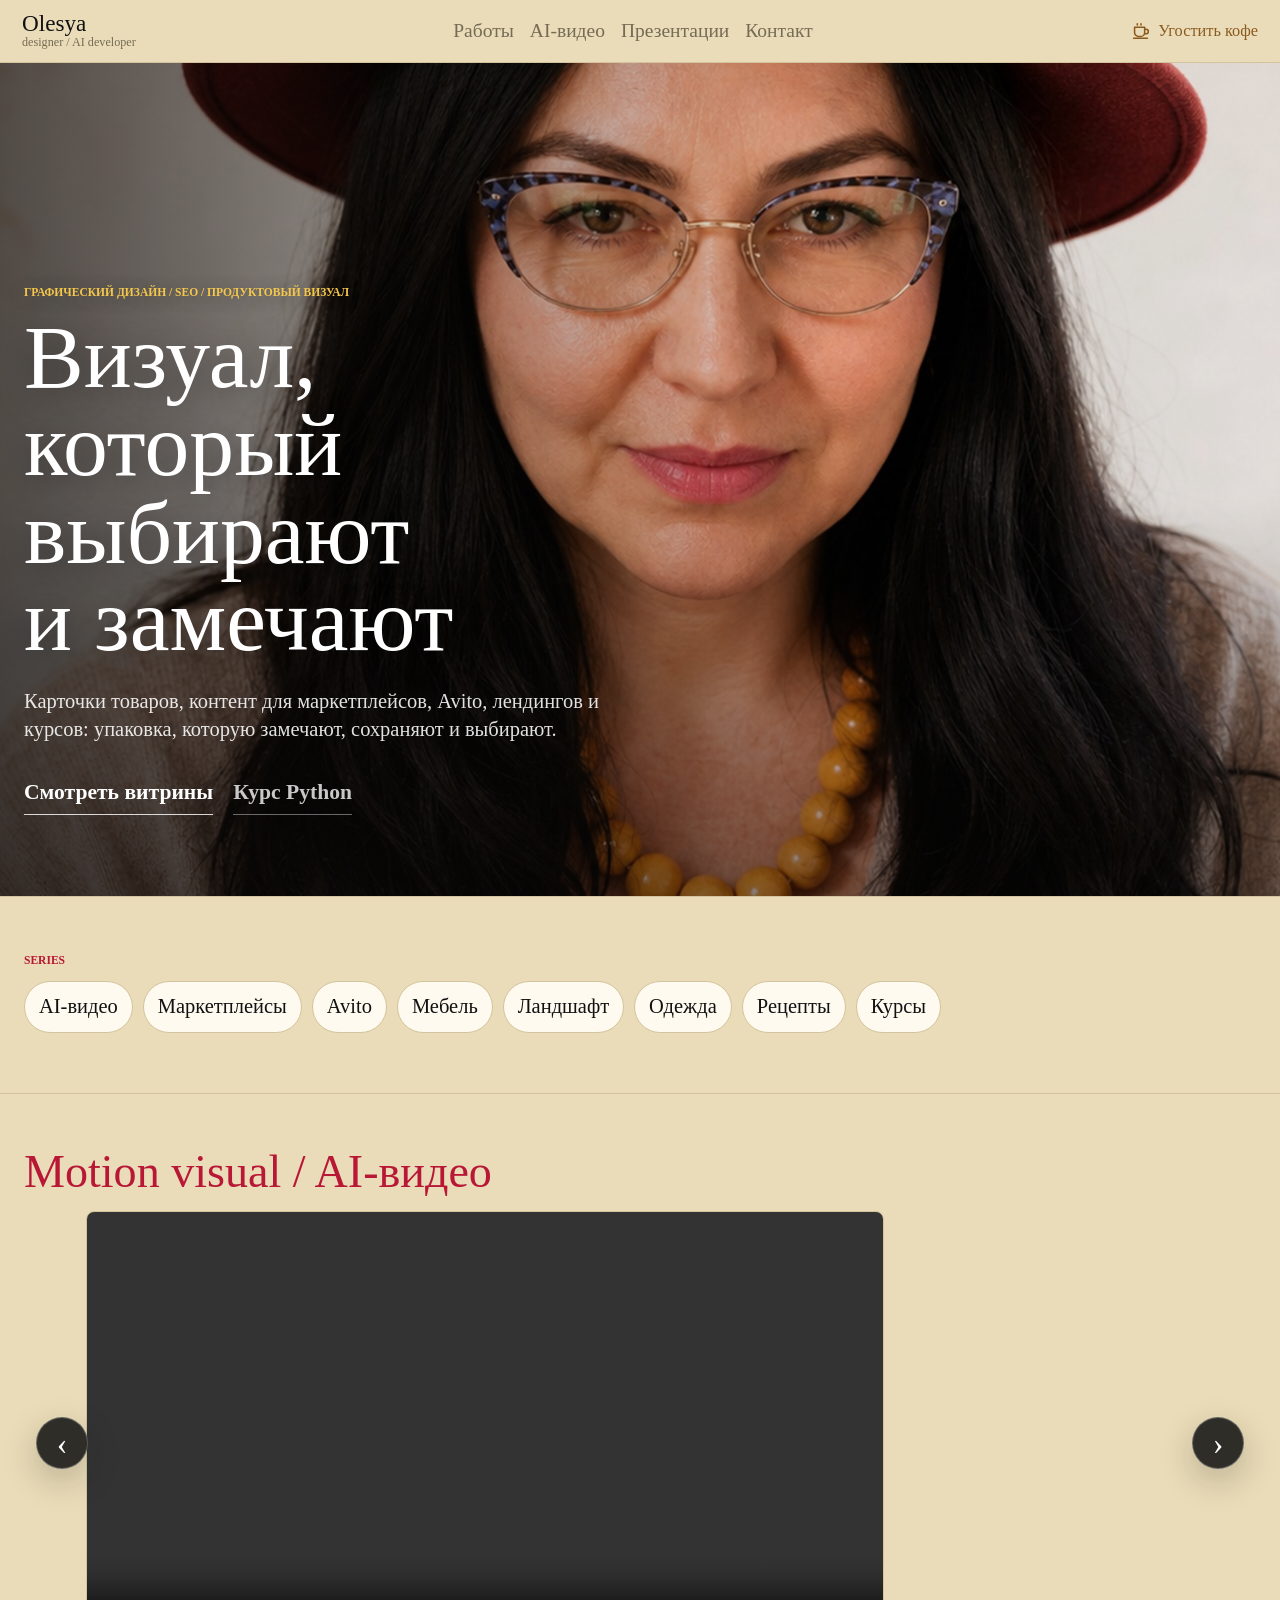
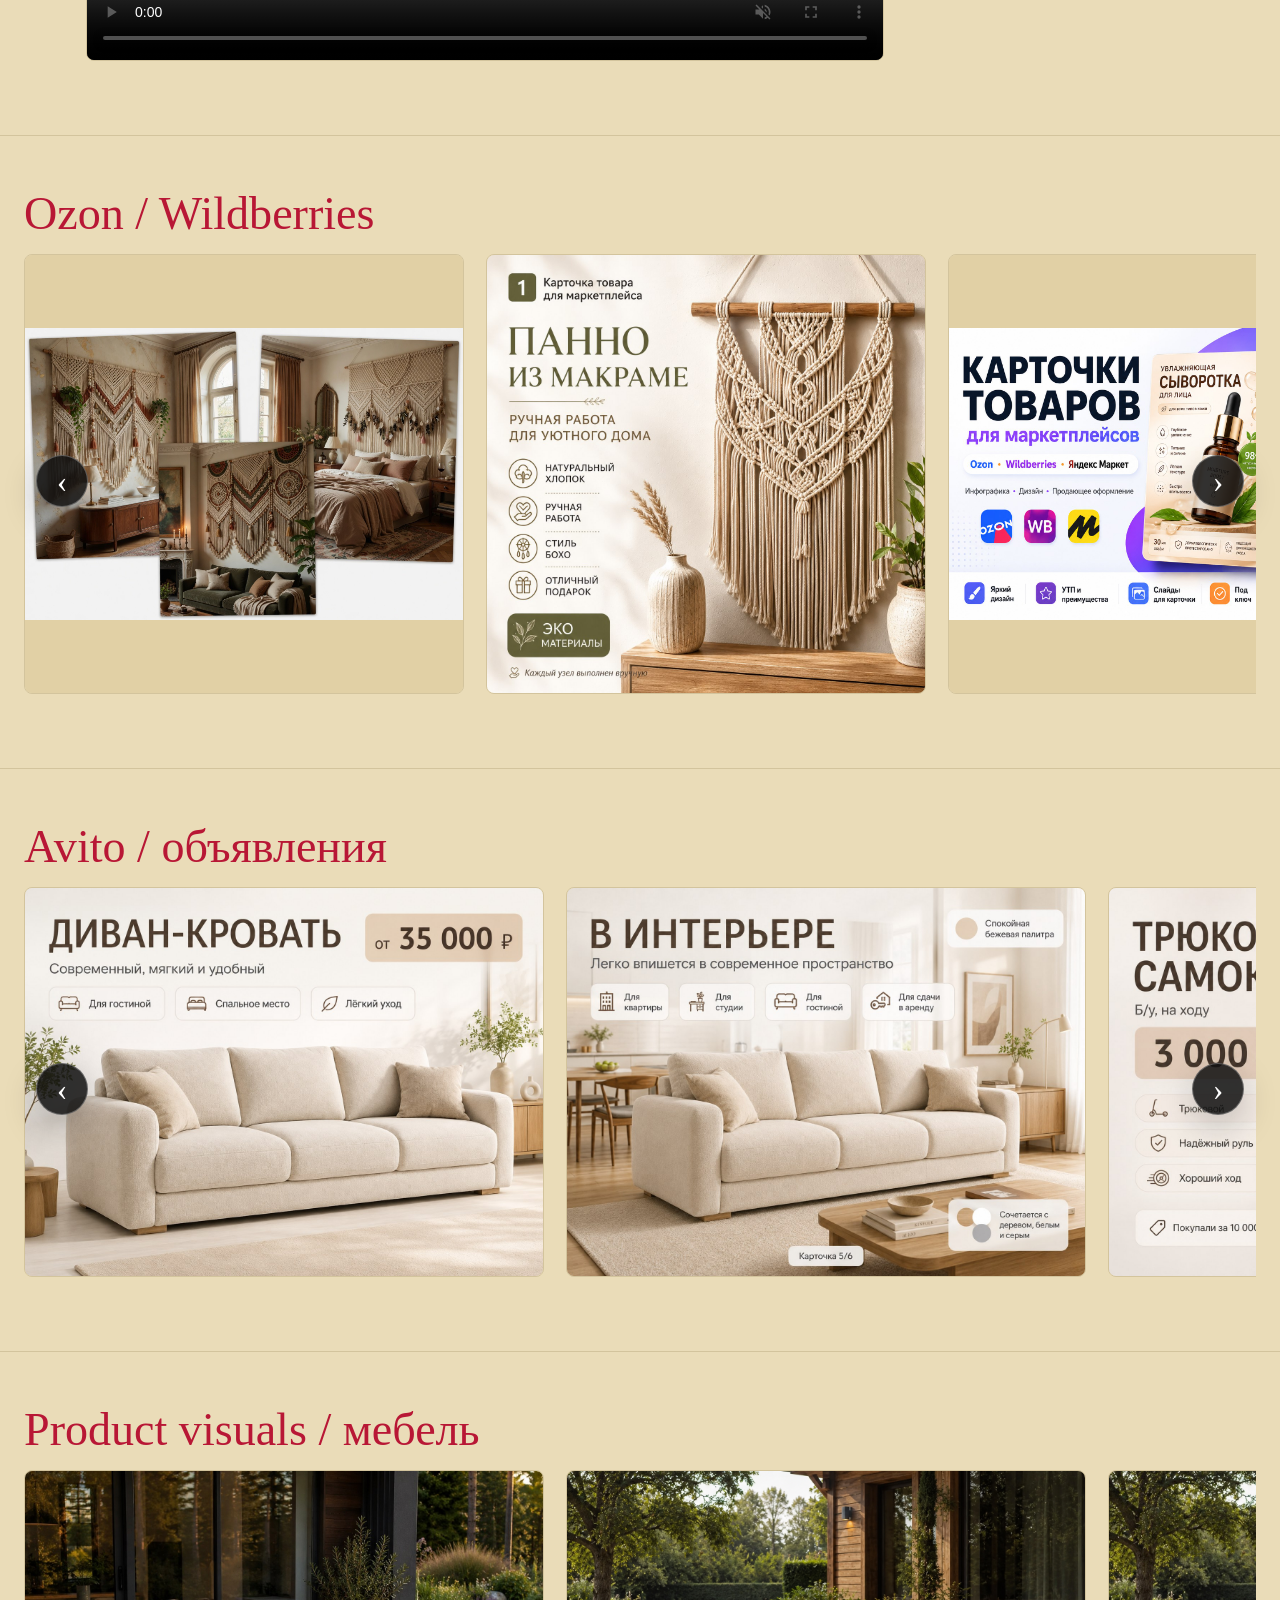
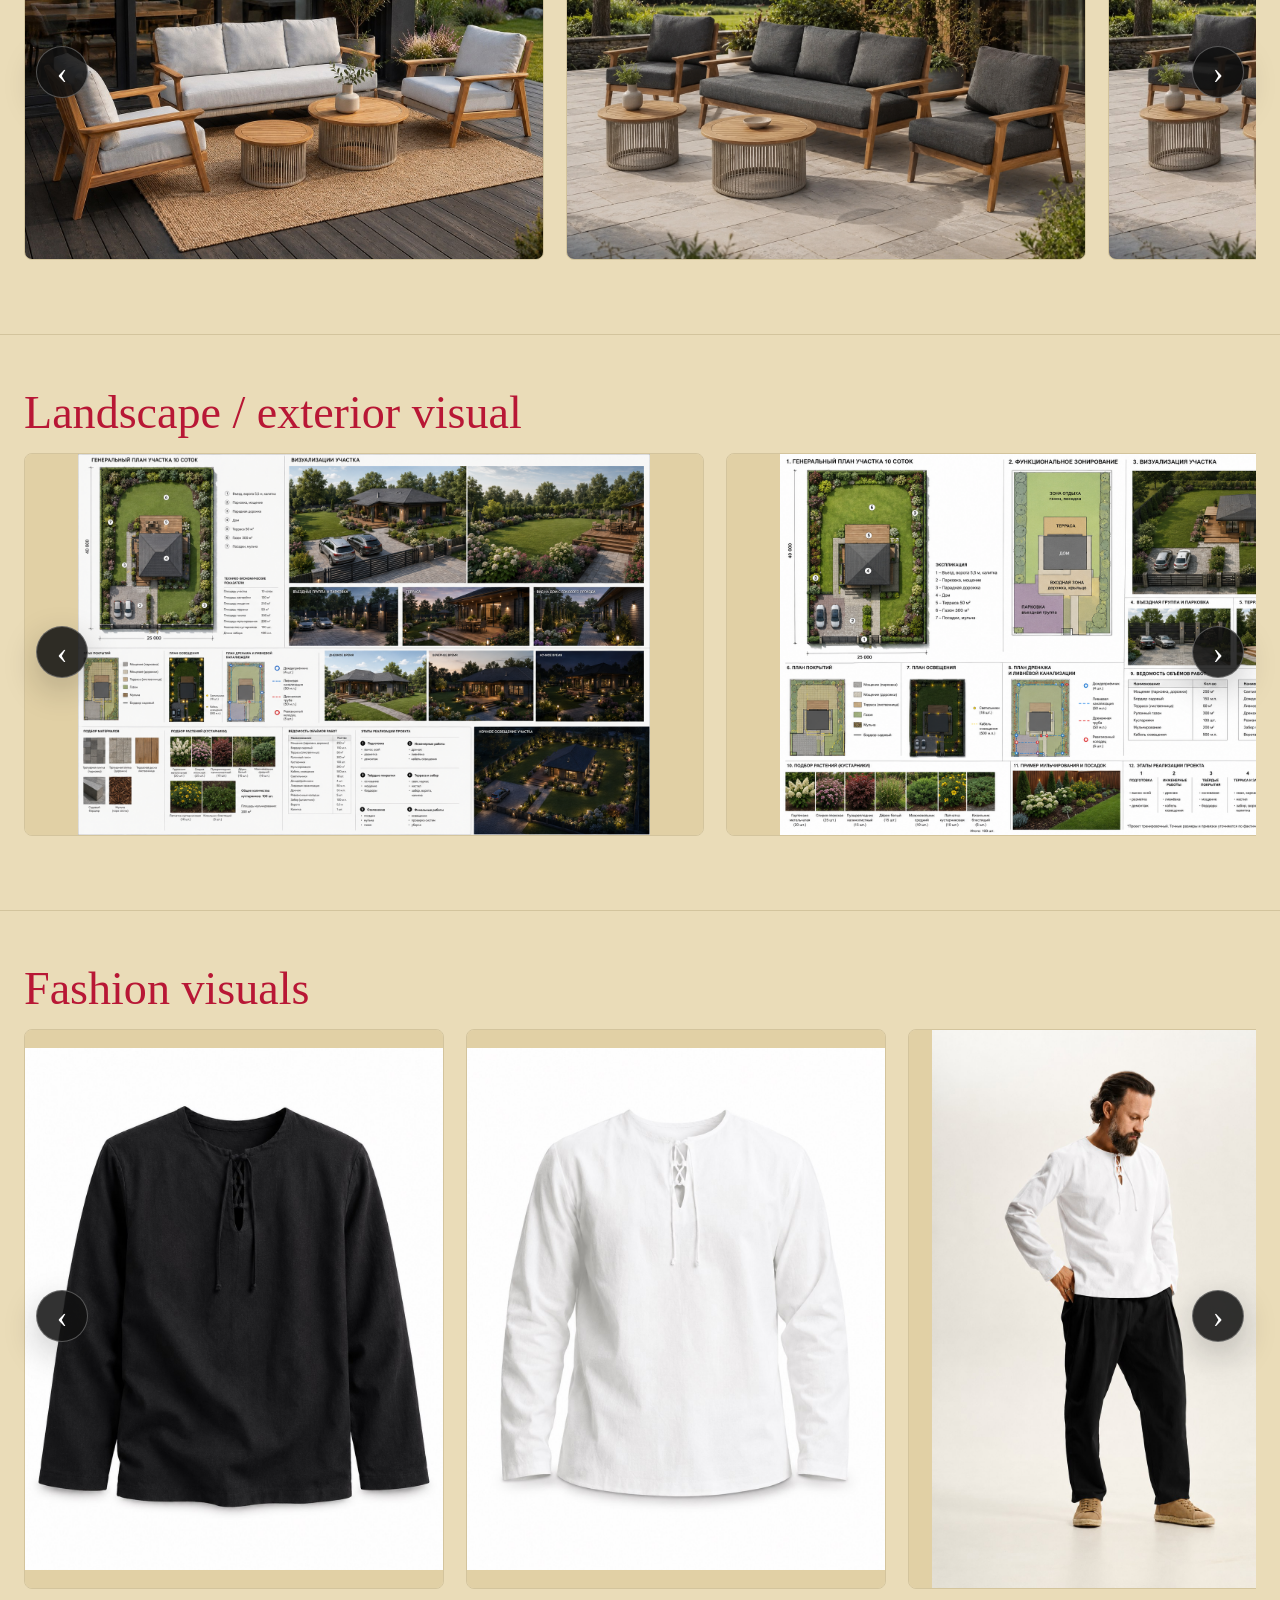
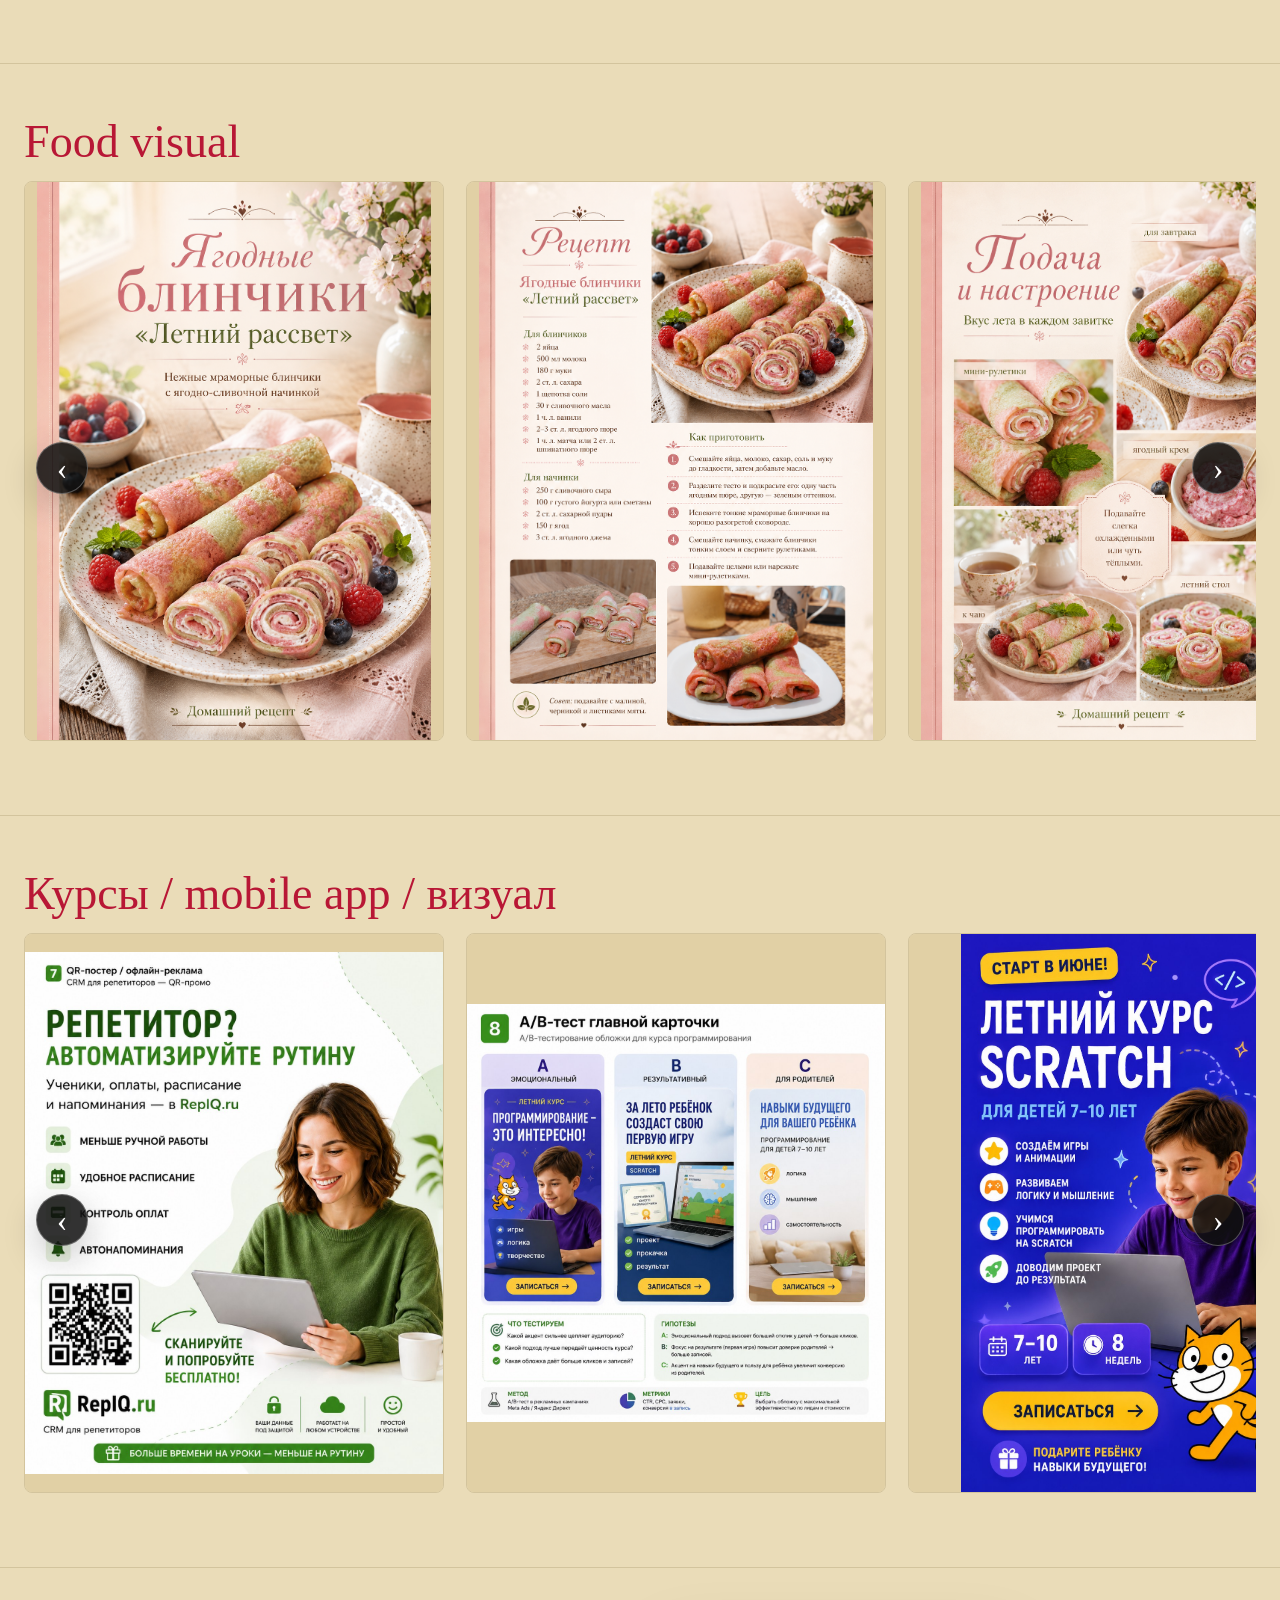
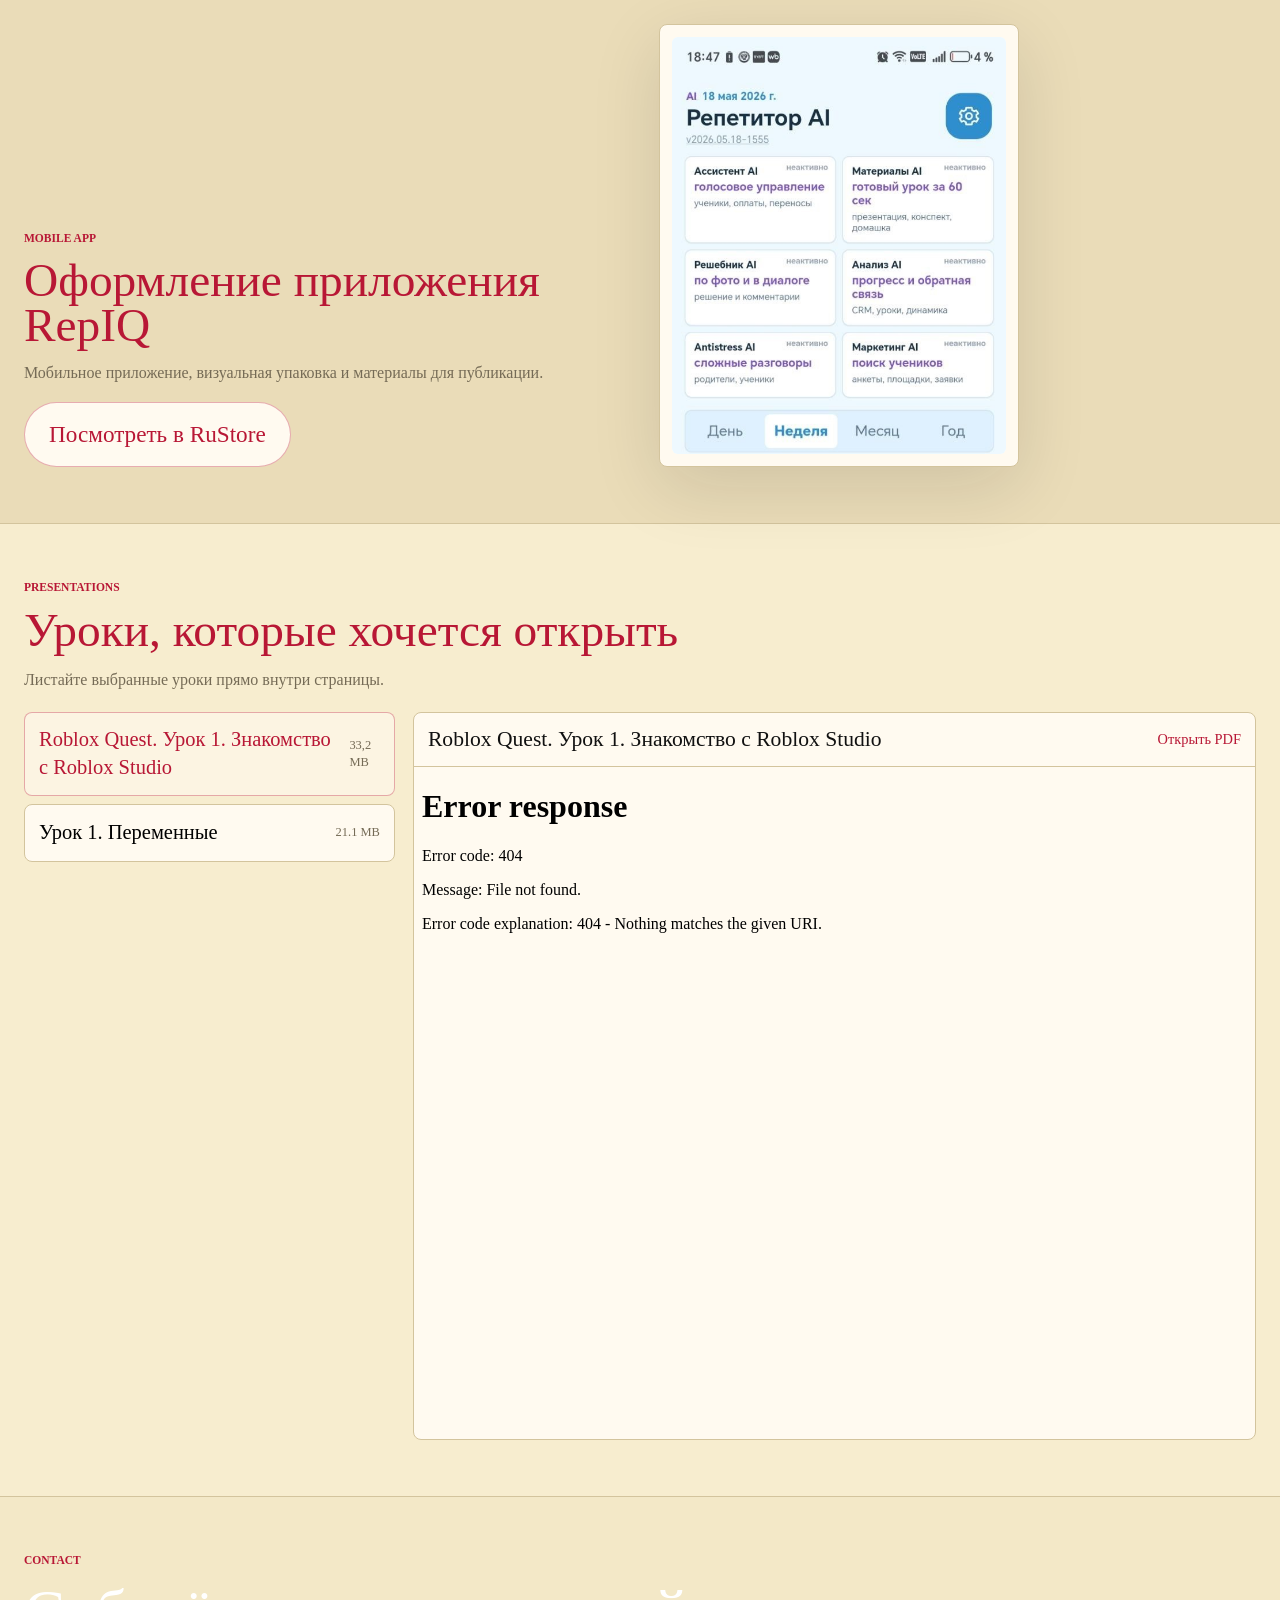
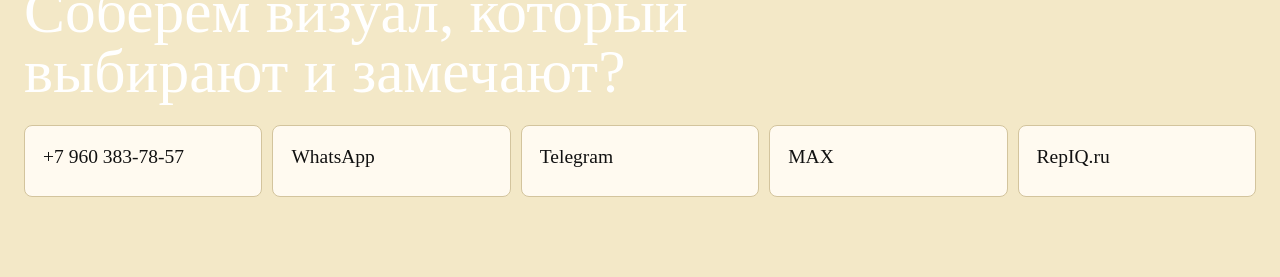
==== index.html @ acf09627 "Update app preview and contact title color" ====
<!doctype html>
<html lang="ru">
<head>
  <meta charset="utf-8">
  <meta name="viewport" content="width=device-width, initial-scale=1">
  <title>Olesya - графический дизайн и продуктовый визуал</title>
  <meta name="description" content="Графический дизайн, SEO-визуал и карточки товаров для Ozon, Wildberries, Avito, лендингов и курсов. Премиальное портфолио дизайнера и разработчика.">
  <meta property="og:title" content="Olesya - графический дизайн и продуктовый визуал">
  <meta property="og:description" content="Карточки товаров, презентации, лендинги и визуальная упаковка, которую замечают, сохраняют и выбирают.">
  <meta property="og:type" content="website">
  <meta property="og:image" content="assets/profile/olesya-presented-hero-desktop.jpg">
  <link rel="stylesheet" href="styles.css">
</head>
<body>
  <header class="site-header">
    <div class="brand" aria-label="Olesya">
      <span>
        <strong>Olesya</strong>
        <small><span>designer / </span><a class="brand-resume" href="https://olesya.repiq.ru" target="_blank" rel="noreferrer">AI developer</a></small>
      </span>
    </div>
    <nav class="top-nav" aria-label="Навигация">
      <a href="#work">Работы</a>
      <a href="#motion-series">AI-видео</a>
      <a href="#presentations">Презентации</a>
      <a href="#contact">Контакт</a>
    </nav>
    <a class="coffee-link" href="https://pay.cloudtips.ru/p/36494679" target="_blank" rel="noreferrer" aria-label="Угостить чашечкой кофе" title="Угостить чашечкой кофе">
      <svg viewBox="0 0 24 24" width="22" height="22" fill="none" stroke="currentColor" stroke-width="1.7" stroke-linecap="round" stroke-linejoin="round" aria-hidden="true"><path d="M5 8h11v5.5A4.5 4.5 0 0 1 11.5 18h-2A4.5 4.5 0 0 1 5 13.5V8Z"/><path d="M16 10h1.5a2.5 2.5 0 0 1 0 5H16"/><path d="M4 20h15"/><path d="M8 4v1.5M12 4v1.5"/></svg>
      <span>Угостить кофе</span>
    </a>
  </header>

  <main id="top">
    <section class="cover-hero">
      <picture class="cover-picture">
        <source media="(max-width: 640px)" srcset="assets/profile/olesya-presented-hero-mobile-mid.jpg">
        <img class="cover-photo" src="assets/profile/olesya-presented-hero-desktop.jpg" alt="Olesya">
      </picture>
      <div class="cover-shade" aria-hidden="true"></div>
      <div class="cover-copy">
        <p class="eyebrow">Графический дизайн / SEO / продуктовый визуал</p>
        <h1><span>Визуал,</span><span>который выбирают</span><span>и замечают</span></h1>
        <p>Карточки товаров, контент для маркетплейсов, Avito, лендингов и курсов: упаковка, которую замечают, сохраняют и выбирают.</p>
        <div class="hero-actions">
          <a class="underline-link light" href="#work">Смотреть витрины</a>
          <a class="underline-link light muted" href="#presentations">Курс Python</a>
        </div>
      </div>
    </section>

    <section class="index-strip" id="work" aria-label="Разделы портфолио">
      <p class="eyebrow">Series</p>
      <div class="index-links" id="seriesNav"></div>
    </section>

    <div id="seriesRoot"></div>

    <section class="download-section" id="mobile-app">
      <div class="download-copy">
        <p class="eyebrow">Mobile App</p>
        <h2>Оформление приложения RepIQ</h2>
        <p>Мобильное приложение, визуальная упаковка и материалы для публикации.</p>
        <div class="download-actions">
          <a class="download-link secondary" href="https://www.rustore.ru/catalog/app/com.olesya.tutor" target="_blank" rel="noreferrer">Посмотреть в RuStore</a>
        </div>
      </div>
      <figure class="app-preview" aria-label="Скриншот приложения RepIQ">
        <img src="assets/series/apps/app-010.jpg" alt="Первый экран приложения RepIQ" loading="lazy">
      </figure>
    </section>

    <section class="pdf-section" id="presentations">
      <div class="section-heading">
        <p class="eyebrow">Presentations</p>
        <h2>Уроки, которые хочется открыть</h2>
        <p>Листайте выбранные уроки прямо внутри страницы.</p>
      </div>

      <div class="pdf-layout">
        <div class="pdf-list" id="presentationList" aria-label="Уроки курса"></div>
        <div class="pdf-viewer">
          <div class="pdf-toolbar">
            <span id="pdfTitle">Урок</span>
            <a id="pdfOpenLink" href="#" target="_blank" rel="noreferrer">Открыть PDF</a>
          </div>
          <iframe id="pdfFrame" title="Презентация курса Python Quest"></iframe>
        </div>
      </div>
    </section>

    <section class="contact-section" id="contact">
      <p class="eyebrow">Contact</p>
      <h2>Соберём визуал, который выбирают и замечают?</h2>
      <div class="contact-links">
        <a href="tel:+79603837857">+7 960 383-78-57</a>
        <a href="https://wa.clck.bar/79603837857?text=%D0%94%D0%BE%D0%B1%D1%80%D1%8B%D0%B9%20%D0%B4%D0%B5%D0%BD%D1%8C!" target="_blank" rel="noreferrer">WhatsApp</a>
        <a href="https://t.me/repiq_ru" target="_blank" rel="noreferrer">Telegram</a>
        <a href="https://max.ru/u/f9LHodD0cOK2EMFnTjbTNu16tSrX64uytf6KQdThW9eShrEq0azGTT5a470" target="_blank" rel="noreferrer">MAX</a>
        <a href="https://RepIQ.ru">RepIQ.ru</a>
      </div>
    </section>
  </main>

  <div class="modal" id="imageModal" aria-hidden="true">
    <div class="modal-backdrop" data-close-modal></div>
    <article class="modal-panel" role="dialog" aria-modal="true" aria-labelledby="modalTitle">
      <button class="modal-close" type="button" data-close-modal aria-label="Закрыть">x</button>
      <button class="modal-arrow modal-prev" type="button" data-modal-prev aria-label="Предыдущая работа">‹</button>
      <img id="modalImage" src="" alt="">
      <button class="modal-arrow modal-next" type="button" data-modal-next aria-label="Следующая работа">›</button>
      <footer class="modal-caption">
        <span id="modalKicker"></span>
        <strong id="modalTitle"></strong>
      </footer>
    </article>
  </div>

  <script src="portfolio-data.js"></script>
  <script src="app.js"></script>
</body>
</html>
---- styles.css ----
:root {
  --page: #eadcb8;
  --paper: #fffaf0;
  --ink: #111111;
  --muted: #756b56;
  --line: #d3c49d;
  --soft: #e1d0a5;
  --red: #b81735;
  --blue: #265ca9;
  --green: #1e6c5d;
  --gold: #a76d19;
  --shadow: 0 20px 70px rgba(17, 17, 17, 0.12);
  --script: "Monotype Corsiva", "Segoe Script", "Segoe Print", Georgia, serif;
  --serif: Georgia, "Times New Roman", serif;
}

* {
  box-sizing: border-box;
}

html {
  scroll-behavior: smooth;
}

body {
  margin: 0;
  overflow-x: hidden;
  color: var(--ink);
  background: var(--page);
  font-family: var(--serif);
  line-height: 1.35;
}

body.modal-open {
  overflow: hidden;
}

img {
  display: block;
  max-width: 100%;
}

a {
  color: inherit;
  text-decoration: none;
}

button {
  font: inherit;
}

.site-header {
  position: sticky;
  top: 0;
  z-index: 50;
  display: flex;
  align-items: center;
  justify-content: space-between;
  gap: 18px;
  padding: 12px 22px;
  background: rgba(234, 220, 184, 0.92);
  border-bottom: 1px solid var(--line);
  backdrop-filter: blur(18px);
}

.brand {
  display: inline-flex;
  align-items: center;
  gap: 0;
  min-width: 0;
}

.brand strong,
.brand small {
  display: block;
  letter-spacing: 0;
}

.brand strong {
  font-family: var(--script);
  font-size: 1.45rem;
  font-weight: 400;
  line-height: 0.95;
}

.brand small,
.brand-resume {
  color: var(--muted);
  font-size: 0.76rem;
}

.brand-resume {
  display: inline;
  letter-spacing: 0;
}

.brand-resume:hover {
  color: var(--red);
}

.top-nav {
  display: flex;
  flex-wrap: wrap;
  justify-content: flex-end;
  gap: 16px;
  color: var(--muted);
  font-family: var(--script);
  font-size: 1.22rem;
}

.coffee-link {
  display: inline-flex;
  align-items: center;
  justify-content: center;
  gap: 6px;
  min-height: 28px;
  padding: 2px 0;
  color: #8b5a1f;
  font-family: var(--script);
  font-size: 1.02rem;
  line-height: 1;
  white-space: nowrap;
  transition: color 0.2s ease, transform 0.2s ease;
}

.coffee-link svg {
  width: 22px;
  height: 22px;
  fill: none;
  stroke: currentColor;
  stroke-width: 1.7;
  stroke-linecap: round;
  stroke-linejoin: round;
  flex: 0 0 auto;
}

.coffee-link:hover {
  color: var(--red);
  transform: translateY(-1px);
}
.top-nav a:hover,
.underline-link:hover,
.contact-links a:hover {
  color: var(--red);
}

main {
  width: min(1500px, 100%);
  margin: 0 auto;
}

.cover-hero {
  position: relative;
  width: 100vw;
  min-height: calc(100vh - 67px);
  margin-left: calc(50% - 50vw);
  overflow: hidden;
  background: #111;
}

.cover-picture,
.cover-photo {
  position: absolute;
  inset: 0;
}

.cover-photo {
  width: 100%;
  height: 100%;
  object-fit: cover;
  object-position: 50% 42%;
  transform: scale(1.03);
}

.cover-shade {
  position: absolute;
  inset: 0;
  background:
    linear-gradient(90deg, rgba(10, 8, 7, 0.64) 0%, rgba(10, 8, 7, 0.3) 38%, rgba(10, 8, 7, 0.04) 68%),
    linear-gradient(0deg, rgba(10, 8, 7, 0.42) 0%, rgba(10, 8, 7, 0.02) 48%);
}

.cover-copy {
  position: relative;
  z-index: 1;
  display: flex;
  min-height: calc(100vh - 67px);
  max-width: 760px;
  flex-direction: column;
  justify-content: flex-end;
  padding: 8vh 24px 9vh;
  color: #fff;
}

.cover-copy .eyebrow {
  color: #f5c84b;
  text-shadow: 0 2px 18px rgba(0, 0, 0, 0.35);
}

.cover-copy h1 {
  max-width: 700px;
  font-family: "Monotype Corsiva", "Segoe Script", Georgia, serif;
  font-size: clamp(3.4rem, 7vw, 7rem);
  font-weight: 400;
  line-height: 0.98;
  text-shadow: 0 8px 36px rgba(0, 0, 0, 0.45);
}

.cover-copy h1 span {
  display: block;
}

.cover-copy p:not(.eyebrow) {
  max-width: 580px;
  margin: 24px 0 0;
  color: rgba(255, 255, 255, 0.88);
  font-size: clamp(1.05rem, 1.6vw, 1.35rem);
}

.underline-link.light {
  color: #fff;
  border-color: rgba(255, 255, 255, 0.82);
}

.underline-link.light.muted {
  color: rgba(255, 255, 255, 0.78);
  border-color: rgba(255, 255, 255, 0.4);
}

.hero {
  display: grid;
  grid-template-columns: minmax(320px, 0.9fr) minmax(260px, 0.44fr);
  gap: 24px;
  min-height: calc(100vh - 67px);
  padding: 54px 24px 28px;
  align-items: end;
}

.hero > * {
  min-width: 0;
}

.hero-copy {
  min-width: 0;
}

.eyebrow {
  margin: 0 0 12px;
  color: var(--red);
  font-family: var(--serif);
  font-size: 0.72rem;
  font-weight: 900;
  letter-spacing: 0;
  text-transform: uppercase;
}

h1,
h2 {
  margin: 0;
  font-family: var(--script);
  font-weight: 500;
  letter-spacing: 0;
}

h1 {
  max-width: 820px;
  font-size: clamp(3.2rem, 7.5vw, 7.4rem);
  line-height: 0.88;
}

.hero-line {
  max-width: 620px;
  margin: 24px 0 0;
  color: var(--muted);
  font-size: clamp(1rem, 1.5vw, 1.25rem);
}

.hero-actions {
  display: flex;
  flex-wrap: wrap;
  gap: 20px;
  margin-top: 30px;
}

.underline-link {
  display: inline-flex;
  align-items: center;
  flex: 0 0 auto;
  min-height: 42px;
  padding-bottom: 3px;
  border-bottom: 1px solid var(--ink);
  font-family: var(--script);
  font-size: 1.35rem;
  font-weight: 900;
}

.underline-link.muted {
  color: var(--muted);
  border-color: var(--line);
}

.hero-profile {
  align-self: start;
  display: grid;
  gap: 14px;
  justify-items: start;
  padding-top: 8px;
}

.hero-profile img {
  width: min(220px, 48vw);
  aspect-ratio: 1 / 1;
  object-fit: cover;
  border: 1px solid var(--ink);
  border-radius: 50%;
  background: var(--paper);
  box-shadow: var(--shadow);
}

.hero-profile p {
  margin: 0;
  font-weight: 900;
}

.hero-profile span {
  display: block;
  max-width: 250px;
  margin-top: 4px;
  color: var(--muted);
  font-size: 0.92rem;
}

.hero-strip {
  grid-column: 1 / -1;
  display: grid;
  grid-template-columns: 1.2fr 0.8fr 0.8fr 1fr;
  gap: 12px;
  min-width: 0;
}

.hero-strip img {
  width: 100%;
  height: 310px;
  object-fit: cover;
  border: 1px solid var(--line);
  border-radius: 8px;
  background: var(--soft);
  box-shadow: 0 16px 46px rgba(17, 17, 17, 0.1);
}

.index-strip,
.series-section,
.download-section,
.pdf-section,
.contact-section {
  border-top: 1px solid var(--line);
  padding: 56px 24px;
}

.index-links {
  display: flex;
  gap: 10px;
  overflow-x: auto;
  padding-bottom: 4px;
}

.index-links a {
  flex: 0 0 auto;
  min-height: 42px;
  padding: 11px 14px;
  color: var(--ink);
  background: var(--paper);
  border: 1px solid var(--line);
  border-radius: 999px;
  font-family: var(--script);
  font-size: 1.28rem;
  font-weight: 400;
}

.section-top {
  display: block;
  margin-bottom: 14px;
}

.series-section .section-heading .eyebrow {
  margin-bottom: 0;
  font-family: var(--script);
  font-size: clamp(1.9rem, 3.6vw, 3.7rem);
  font-weight: 400;
  line-height: 0.95;
  text-transform: none;
}

.section-heading h2 {
  font-size: clamp(2.35rem, 5vw, 5.2rem);
  line-height: 0.92;
}

.section-heading p:not(.eyebrow) {
  max-width: 520px;
  margin: 16px 0 0;
  color: var(--muted);
}

.carousel-controls {
  display: flex;
  justify-content: flex-end;
  gap: 8px;
}

.icon-button {
  display: grid;
  width: 42px;
  height: 42px;
  place-items: center;
  color: var(--ink);
  background: var(--paper);
  border: 1px solid var(--line);
  border-radius: 50%;
  cursor: pointer;
  font-size: 1.25rem;
  font-weight: 900;
}

.icon-button:hover {
  color: #fff;
  background: var(--ink);
  border-color: var(--ink);
}

.work-rail {
  display: grid;
  grid-auto-flow: column;
  grid-auto-columns: minmax(520px, 58%);
  gap: 22px;
  overflow-x: auto;
  padding: 4px 62px 18px;
  scroll-behavior: smooth;
  scroll-snap-type: x mandatory;
  scrollbar-width: none;
}

.work-rail::-webkit-scrollbar {
  display: none;
}

.series-section[data-format="portrait"] .work-rail {
  grid-auto-columns: minmax(420px, 42%);
}

.series-section[data-format="square"] .work-rail {
  grid-auto-columns: minmax(440px, 46%);
}

.series-section[data-format="wide"] .work-rail {
  grid-auto-columns: minmax(680px, 72%);
}

.carousel-shell {
  position: relative;
}

.side-arrow {
  position: absolute;
  top: 50%;
  z-index: 5;
  display: grid;
  width: 52px;
  height: 52px;
  place-items: center;
  color: #fff;
  background: rgba(17, 17, 17, 0.86);
  border: 1px solid rgba(255, 255, 255, 0.28);
  border-radius: 50%;
  box-shadow: 0 12px 34px rgba(17, 17, 17, 0.22);
  cursor: pointer;
  font-size: 2rem;
  line-height: 1;
  transform: translateY(-50%);
}

.side-arrow:hover {
  background: var(--red);
}

.side-prev {
  left: 12px;
}

.side-next {
  right: 12px;
}

.work-slide {
  min-width: 0;
  background: var(--paper);
  border: 1px solid var(--line);
  border-radius: 8px;
  overflow: hidden;
  scroll-snap-align: start;
  cursor: pointer;
  transition: transform 180ms ease, box-shadow 180ms ease, border-color 180ms ease;
}

.work-slide:hover {
  transform: translateY(-3px);
  border-color: #b9b7ad;
  box-shadow: var(--shadow);
}

.work-slide img,
.work-slide video {
  width: 100%;
  display: block;
  aspect-ratio: 4 / 3;
  object-fit: contain;
  background: var(--soft);
}

.series-section[data-format="square"] .work-slide img {
  aspect-ratio: 1 / 1;
}

.series-section[data-format="portrait"] .work-slide img {
  aspect-ratio: 3 / 4;
}

.series-section[data-format="wide"] .work-slide img,
.series-section[data-format="wide"] .work-slide video {
  aspect-ratio: 16 / 9;
}

.work-caption {
  display: flex;
  align-items: center;
  justify-content: space-between;
  gap: 10px;
  min-height: 58px;
  padding: 11px 12px;
}

.work-caption strong {
  min-width: 0;
  overflow: hidden;
  font-size: 0.95rem;
  text-overflow: ellipsis;
  white-space: nowrap;
}

.work-caption span {
  flex: 0 0 auto;
  color: var(--muted);
  font-size: 0.78rem;
  font-weight: 800;
}

.pdf-layout {
  display: grid;
  grid-template-columns: minmax(280px, 0.44fr) minmax(460px, 1fr);
  gap: 18px;
  margin-top: 22px;
}

.download-section {
  display: grid;
  grid-template-columns: minmax(280px, 0.72fr) minmax(220px, 360px);
  gap: 26px;
  align-items: end;
}

.download-copy h2,
.pdf-section .section-heading h2 {
  max-width: 780px;
  color: var(--red);
  font-family: var(--script);
  font-size: clamp(2rem, 3.7vw, 4rem);
  font-weight: 400;
  line-height: 0.95;
}

.download-section p:not(.eyebrow) {
  max-width: 520px;
  margin: 14px 0 0;
  color: var(--muted);
}

.app-preview {
  margin: 0;
  padding: 12px;
  background: var(--paper);
  border: 1px solid var(--line);
  border-radius: 8px;
  box-shadow: var(--shadow);
}

.app-preview img {
  display: block;
  width: 100%;
  aspect-ratio: 4 / 5;
  object-fit: cover;
  object-position: top center;
  border-radius: 6px;
  background: #fff;
}

.download-actions {
  display: flex;
  flex-wrap: wrap;
  gap: 10px;
  justify-content: flex-start;
  margin-top: 18px;
}

.download-link {
  display: inline-flex;
  align-items: center;
  justify-content: center;
  min-height: 62px;
  padding: 16px 24px;
  color: var(--paper);
  background: var(--red);
  border-radius: 999px;
  font-family: var(--script);
  font-size: 1.45rem;
}

.download-link.secondary {
  color: var(--red);
  background: var(--paper);
  border: 1px solid rgba(184, 23, 53, 0.34);
}

.pdf-section {
  background: #f7edcf;
}

.pdf-section .section-heading .eyebrow,
.download-section .eyebrow {
  color: var(--red);
}

.pdf-list {
  display: grid;
  align-content: start;
  gap: 8px;
  max-height: 720px;
  overflow: auto;
}

.pdf-button {
  display: flex;
  align-items: center;
  justify-content: space-between;
  gap: 14px;
  min-height: 58px;
  padding: 13px 14px;
  text-align: left;
  background: var(--paper);
  border: 1px solid var(--line);
  border-radius: 8px;
  cursor: pointer;
  font-family: var(--script);
  font-size: 1.28rem;
  font-weight: 400;
}

.pdf-button span {
  color: var(--muted);
  font-size: 0.78rem;
}

.pdf-button.is-active {
  color: var(--red);
  background: rgba(255, 250, 240, 0.58);
  border-color: rgba(184, 23, 53, 0.34);
}

.pdf-button.is-active span {
  color: var(--muted);
}

.pdf-viewer {
  min-height: 720px;
  overflow: hidden;
  background: var(--paper);
  border: 1px solid var(--line);
  border-radius: 8px;
}

.pdf-toolbar {
  display: flex;
  align-items: center;
  justify-content: space-between;
  gap: 12px;
  min-height: 54px;
  padding: 12px 14px;
  border-bottom: 1px solid var(--line);
  font-family: var(--script);
  font-size: 1.35rem;
  font-weight: 400;
}

.pdf-toolbar a {
  color: var(--red);
  font-size: 0.9rem;
}

.pdf-viewer iframe {
  width: 100%;
  height: 666px;
  border: 0;
}

.contact-section {
  width: 100vw;
  margin-left: calc(50% - 50vw);
  padding-right: max(24px, calc((100vw - 1452px) / 2 + 24px));
  padding-left: max(24px, calc((100vw - 1452px) / 2 + 24px));
  padding-bottom: 80px;
  background: #f3e8c7;
}

.contact-section h2 {
  max-width: 840px;
  color: #fff;
  font-size: clamp(2.3rem, 4.8vw, 5rem);
  font-weight: 400;
  line-height: 0.98;
}

.contact-links {
  display: grid;
  grid-template-columns: repeat(5, minmax(0, 1fr));
  gap: 10px;
  margin-top: 24px;
}

.contact-links a {
  min-height: 72px;
  padding: 18px;
  overflow-wrap: anywhere;
  background: var(--paper);
  border: 1px solid var(--line);
  border-radius: 8px;
  font-family: var(--script);
  font-size: 1.22rem;
  font-weight: 400;
}

.modal {
  position: fixed;
  inset: 0;
  z-index: 100;
  display: none;
}

.modal.is-open {
  display: block;
}

.modal-backdrop {
  position: absolute;
  inset: 0;
  background: rgba(9, 9, 9, 0.78);
}

.modal-panel {
  position: absolute;
  inset: 24px;
  display: grid;
  place-items: center;
  margin: 0;
  padding: 20px;
  background: var(--paper);
  border-radius: 8px;
}

.modal-panel img {
  width: 100%;
  height: calc(100vh - 150px);
  object-fit: contain;
}

.modal-close,
.modal-arrow {
  position: absolute;
  z-index: 2;
  display: grid;
  place-items: center;
  color: #fff;
  background: var(--ink);
  border: 0;
  border-radius: 50%;
  cursor: pointer;
}

.modal-close {
  top: 12px;
  right: 12px;
  width: 40px;
  height: 40px;
  font-size: 1.5rem;
}

.modal-arrow {
  top: 50%;
  width: 46px;
  height: 46px;
  transform: translateY(-50%);
  font-size: 2rem;
}

.modal-prev {
  left: 14px;
}

.modal-next {
  right: 14px;
}

.modal-caption {
  position: absolute;
  left: 20px;
  right: 20px;
  bottom: 16px;
  display: flex;
  justify-content: space-between;
  gap: 18px;
  color: var(--muted);
  font-size: 0.92rem;
}

.modal-caption strong {
  color: var(--ink);
}

@media (max-width: 980px) {
  .hero {
    grid-template-columns: 1fr;
    min-height: auto;
  }

  .hero-profile {
    grid-template-columns: auto 1fr;
    align-items: center;
  }

  .hero-profile img {
    width: 116px;
  }

  .hero-strip {
    grid-template-columns: repeat(2, minmax(0, 1fr));
  }

  .hero-strip img {
    height: 240px;
  }

  .section-top,
  .download-section,
  .pdf-layout {
    grid-template-columns: 1fr;
  }

  .carousel-controls {
    justify-content: flex-start;
  }

  .contact-links {
    grid-template-columns: repeat(2, minmax(0, 1fr));
  }
}

@media (max-width: 640px) {
  .site-header {
    align-items: flex-start;
    flex-direction: column;
    padding: 12px 16px;
  }

  .top-nav {
    justify-content: flex-start;
    gap: 12px;
  }

  .coffee-link {
    align-self: flex-start;
    min-height: 26px;
    font-size: 1rem;
  }

  .hero,
  .cover-copy,
  .index-strip,
  .series-section,
  .download-section,
  .pdf-section,
  .contact-section {
    padding-left: 16px;
    padding-right: 16px;
  }

  h1 {
    font-size: 2.85rem;
    line-height: 0.94;
  }

  .hero-line {
    max-width: 330px;
  }

  .hero-strip {
    grid-template-columns: 1fr;
  }

  .hero-strip img {
    height: auto;
    aspect-ratio: 4 / 3;
  }

  .work-rail,
  .series-section[data-format="portrait"] .work-rail,
  .series-section[data-format="square"] .work-rail,
  .series-section[data-format="wide"] .work-rail {
    grid-auto-columns: minmax(280px, 86%);
    padding-left: 46px;
    padding-right: 46px;
  }

  .cover-hero,
  .cover-copy {
    min-height: 74vh;
  }

  .cover-photo {
    object-position: 50% 48%;
  }

  .cover-copy h1 {
    font-size: clamp(2.55rem, 12vw, 3.05rem);
    line-height: 0.94;
  }

  .cover-copy .eyebrow {
    max-width: 300px;
    font-size: 0.68rem;
    line-height: 1.15;
  }

  .cover-copy p:not(.eyebrow) {
    max-width: 320px;
    font-size: 1rem;
    line-height: 1.28;
  }

  .hero-actions {
    flex-direction: column;
    align-items: flex-start;
    gap: 8px;
  }

  .download-actions {
    justify-content: flex-start;
  }

  .download-link {
    width: 100%;
  }

  .app-preview {
    max-width: 320px;
  }

  .side-arrow {
    width: 40px;
    height: 40px;
    font-size: 1.65rem;
  }

  .side-prev {
    left: 6px;
  }

  .side-next {
    right: 6px;
  }

  .pdf-viewer {
    min-height: 520px;
  }

  .pdf-viewer iframe {
    height: 466px;
  }

  .contact-links {
    grid-template-columns: 1fr;
  }

  .modal-panel {
    inset: 8px;
    padding: 10px;
  }

  .modal-panel img {
    height: calc(100vh - 136px);
  }

  .modal-caption {
    flex-direction: column;
    gap: 4px;
  }
}
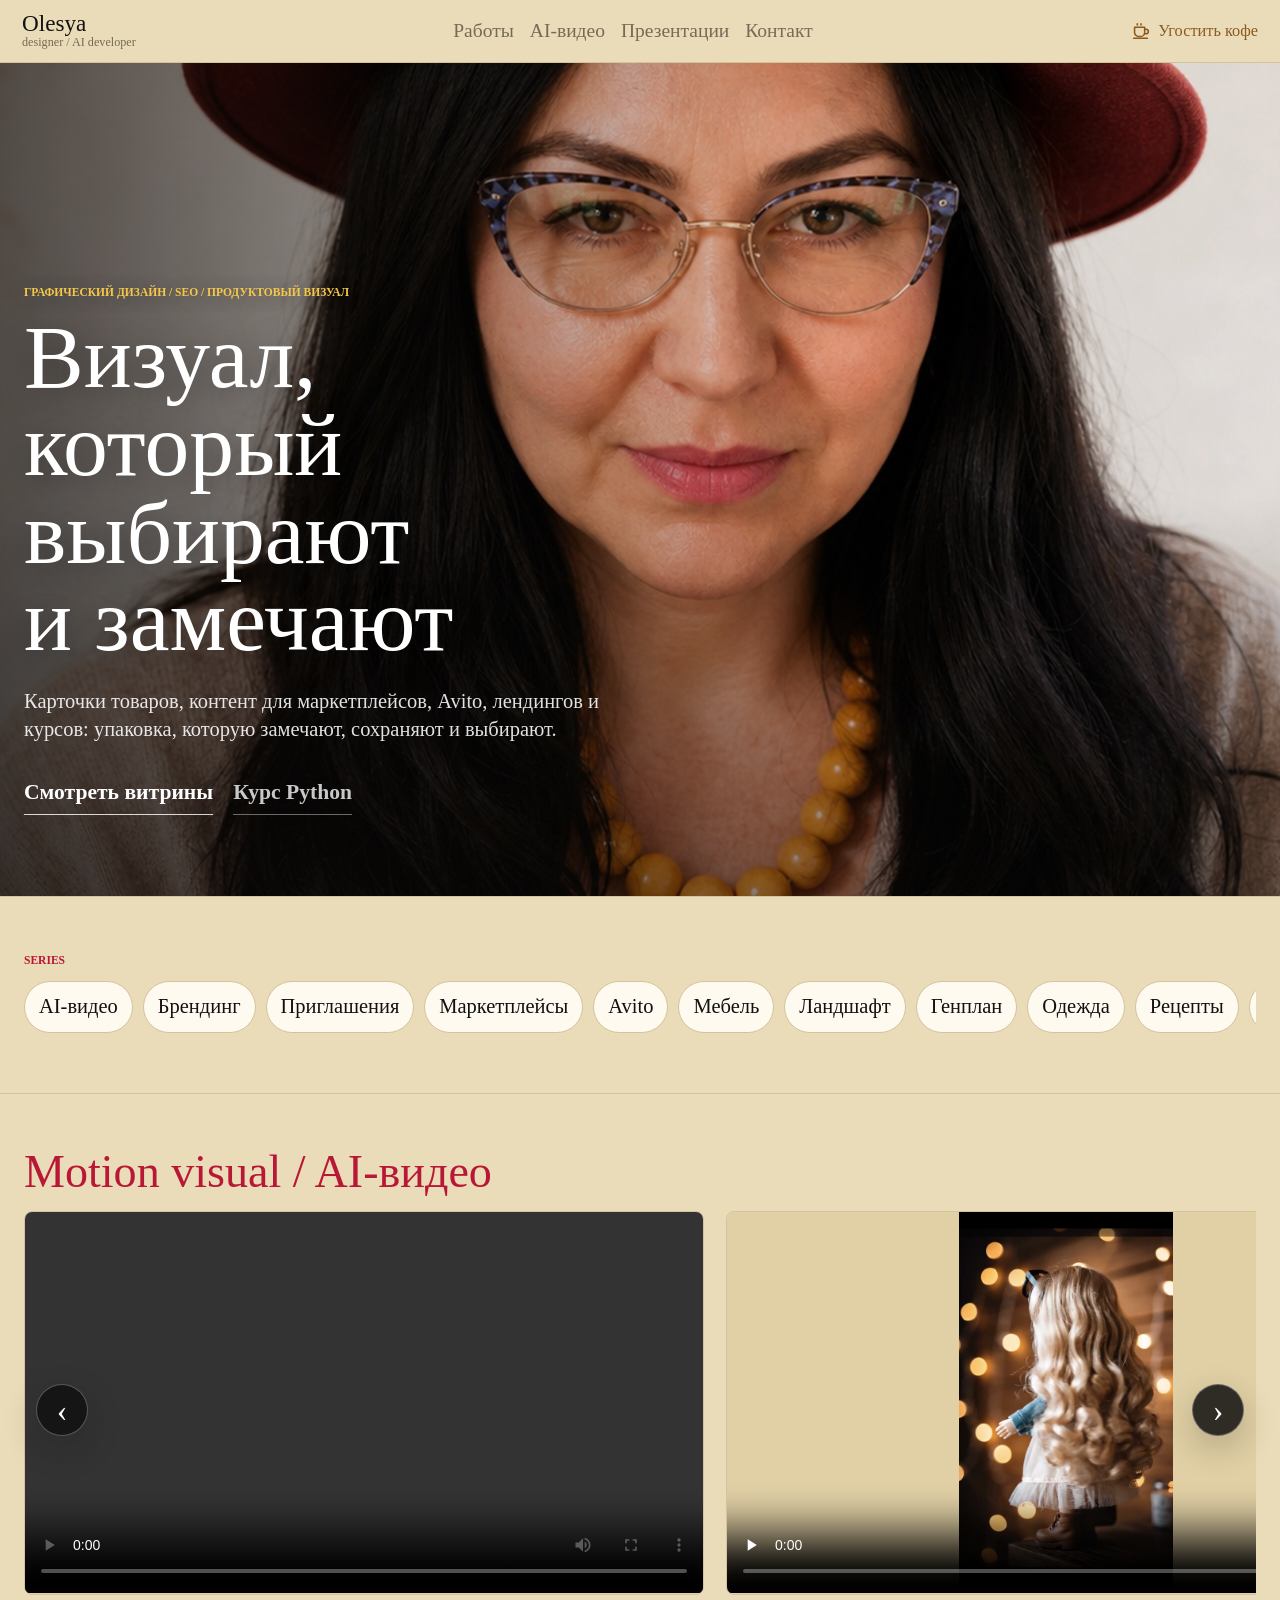
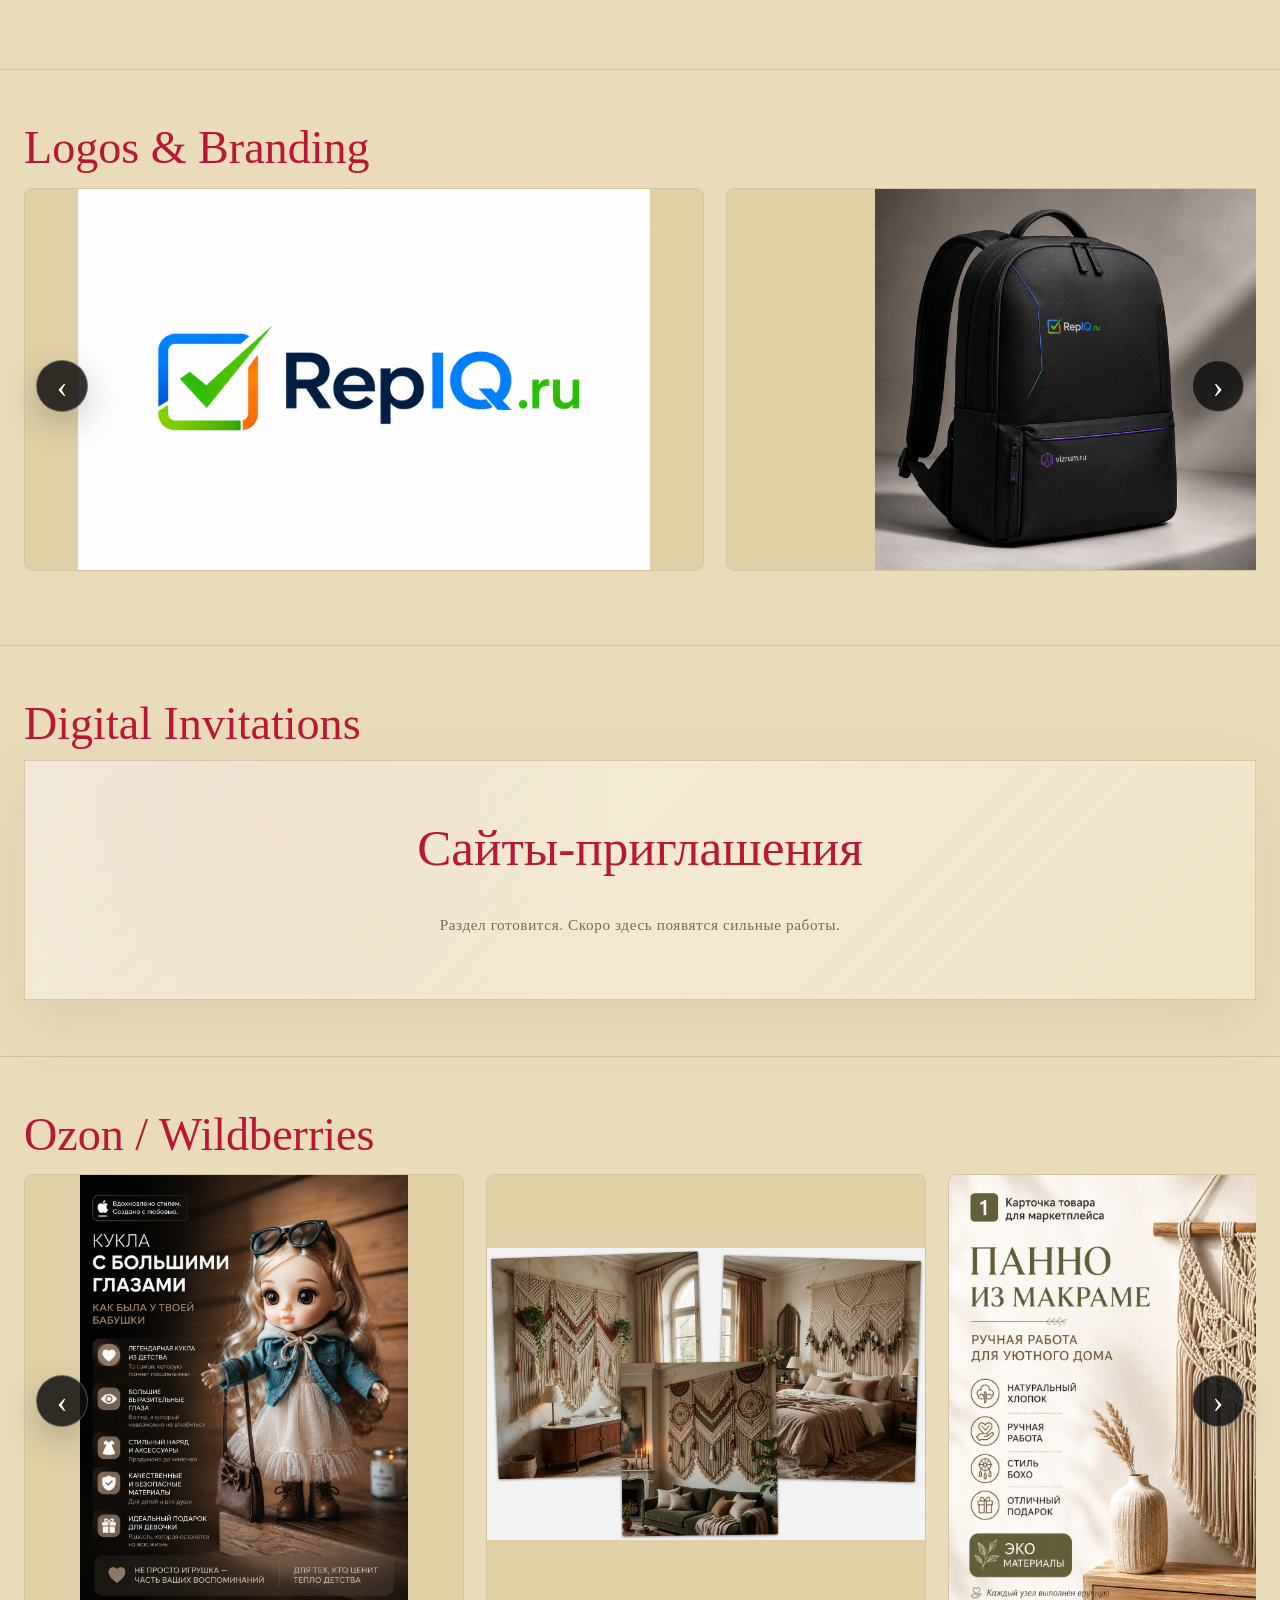
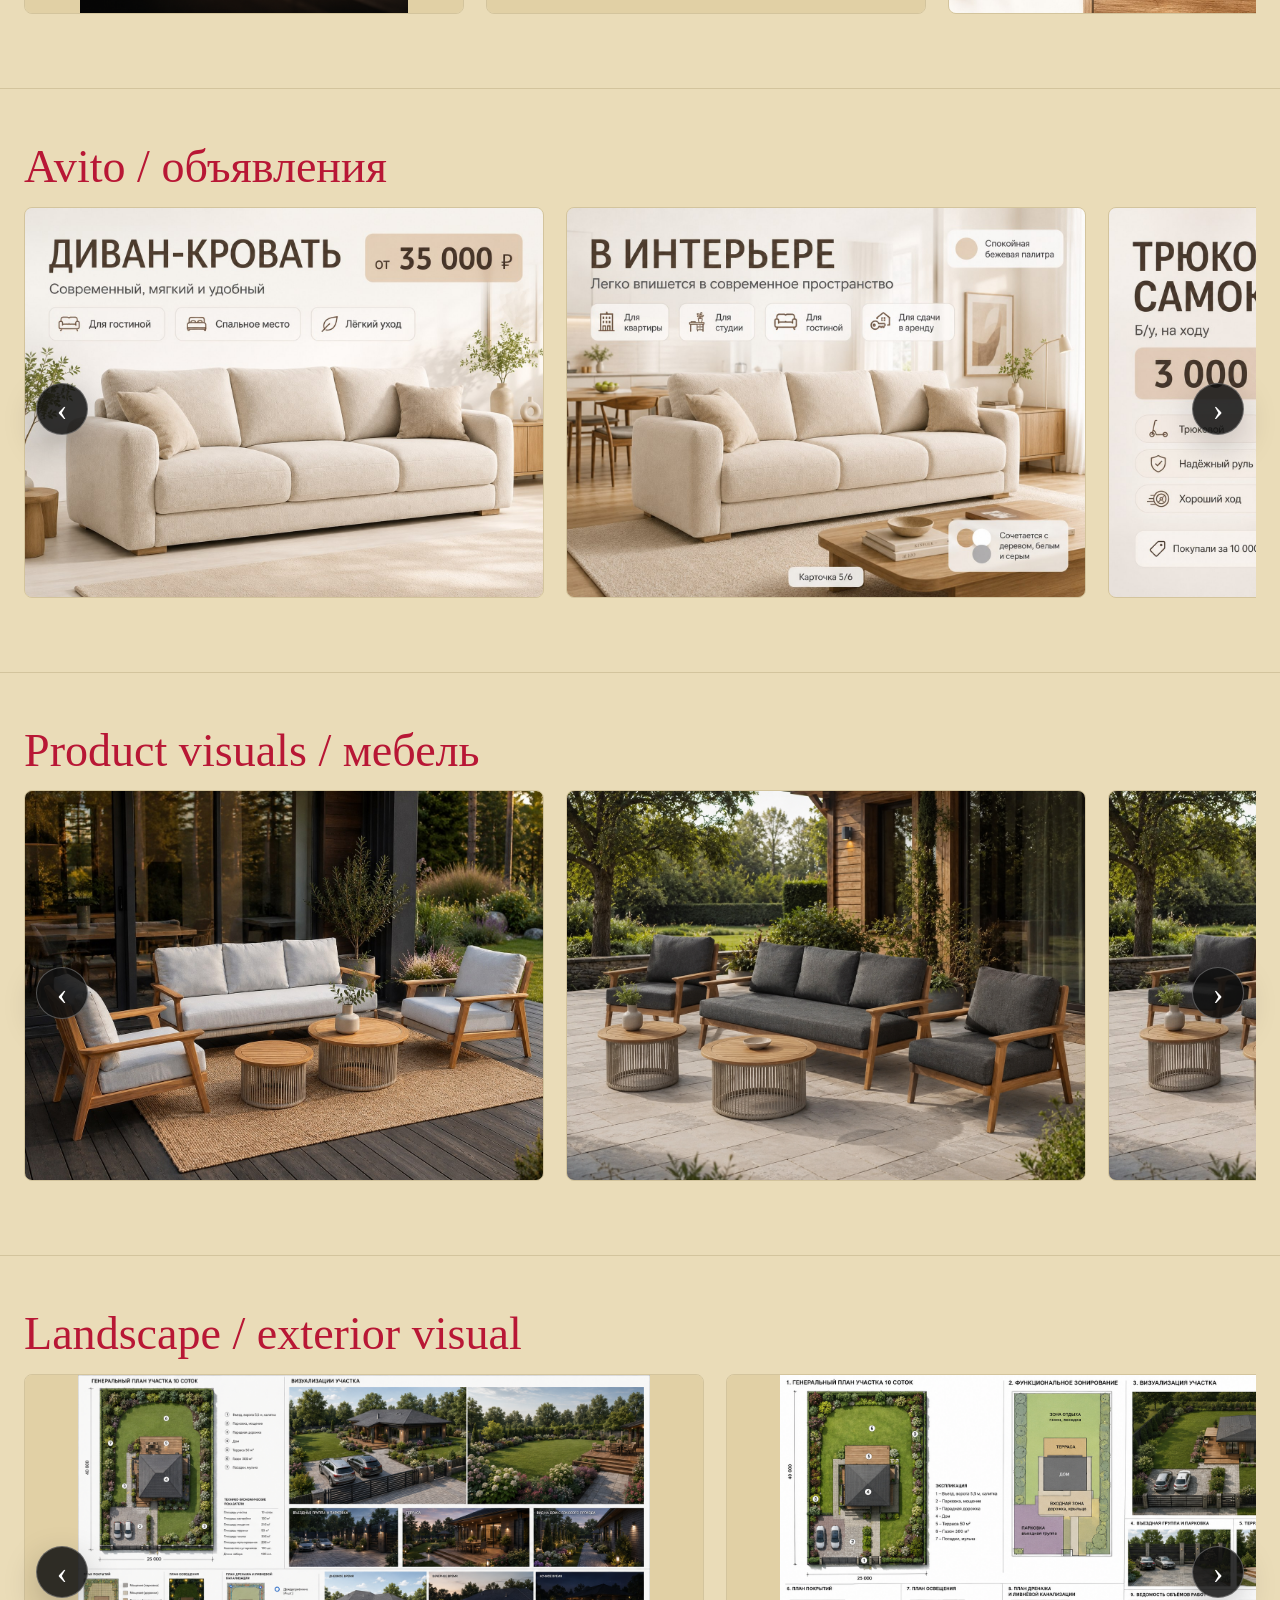
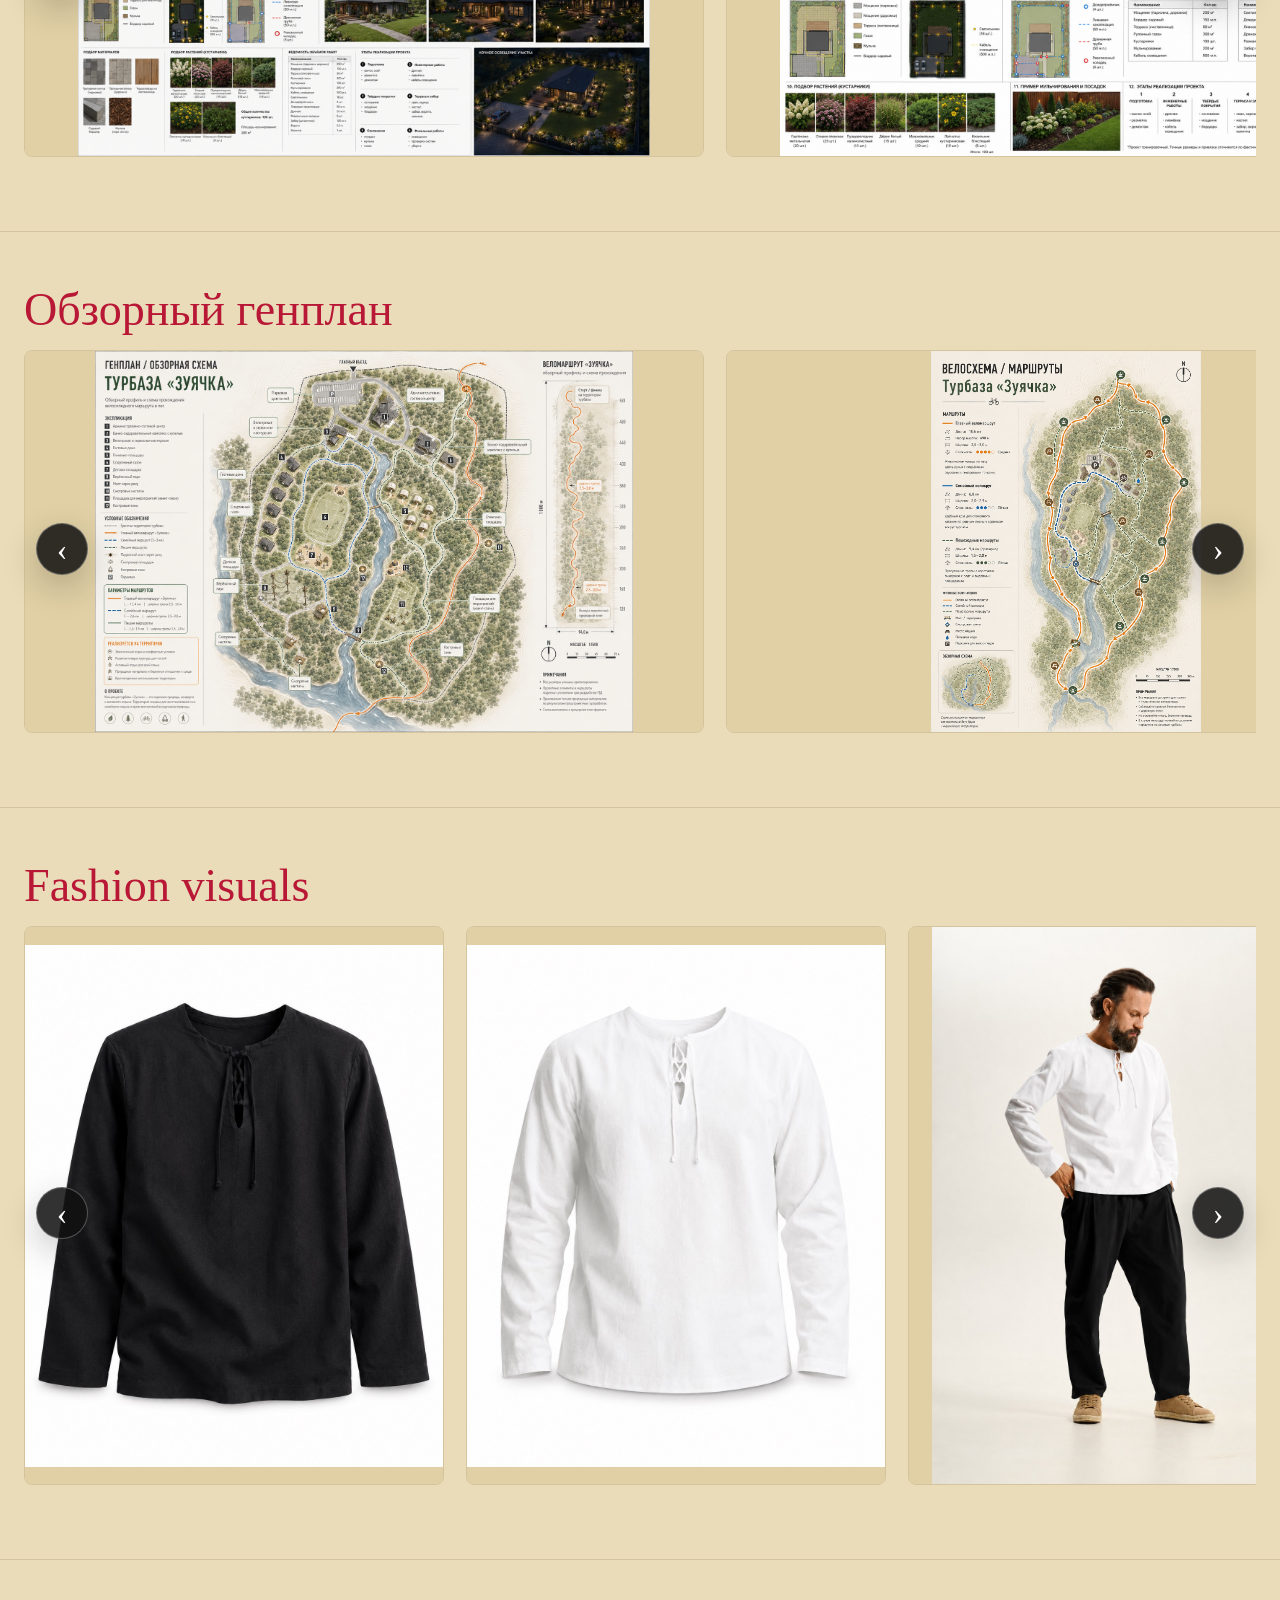
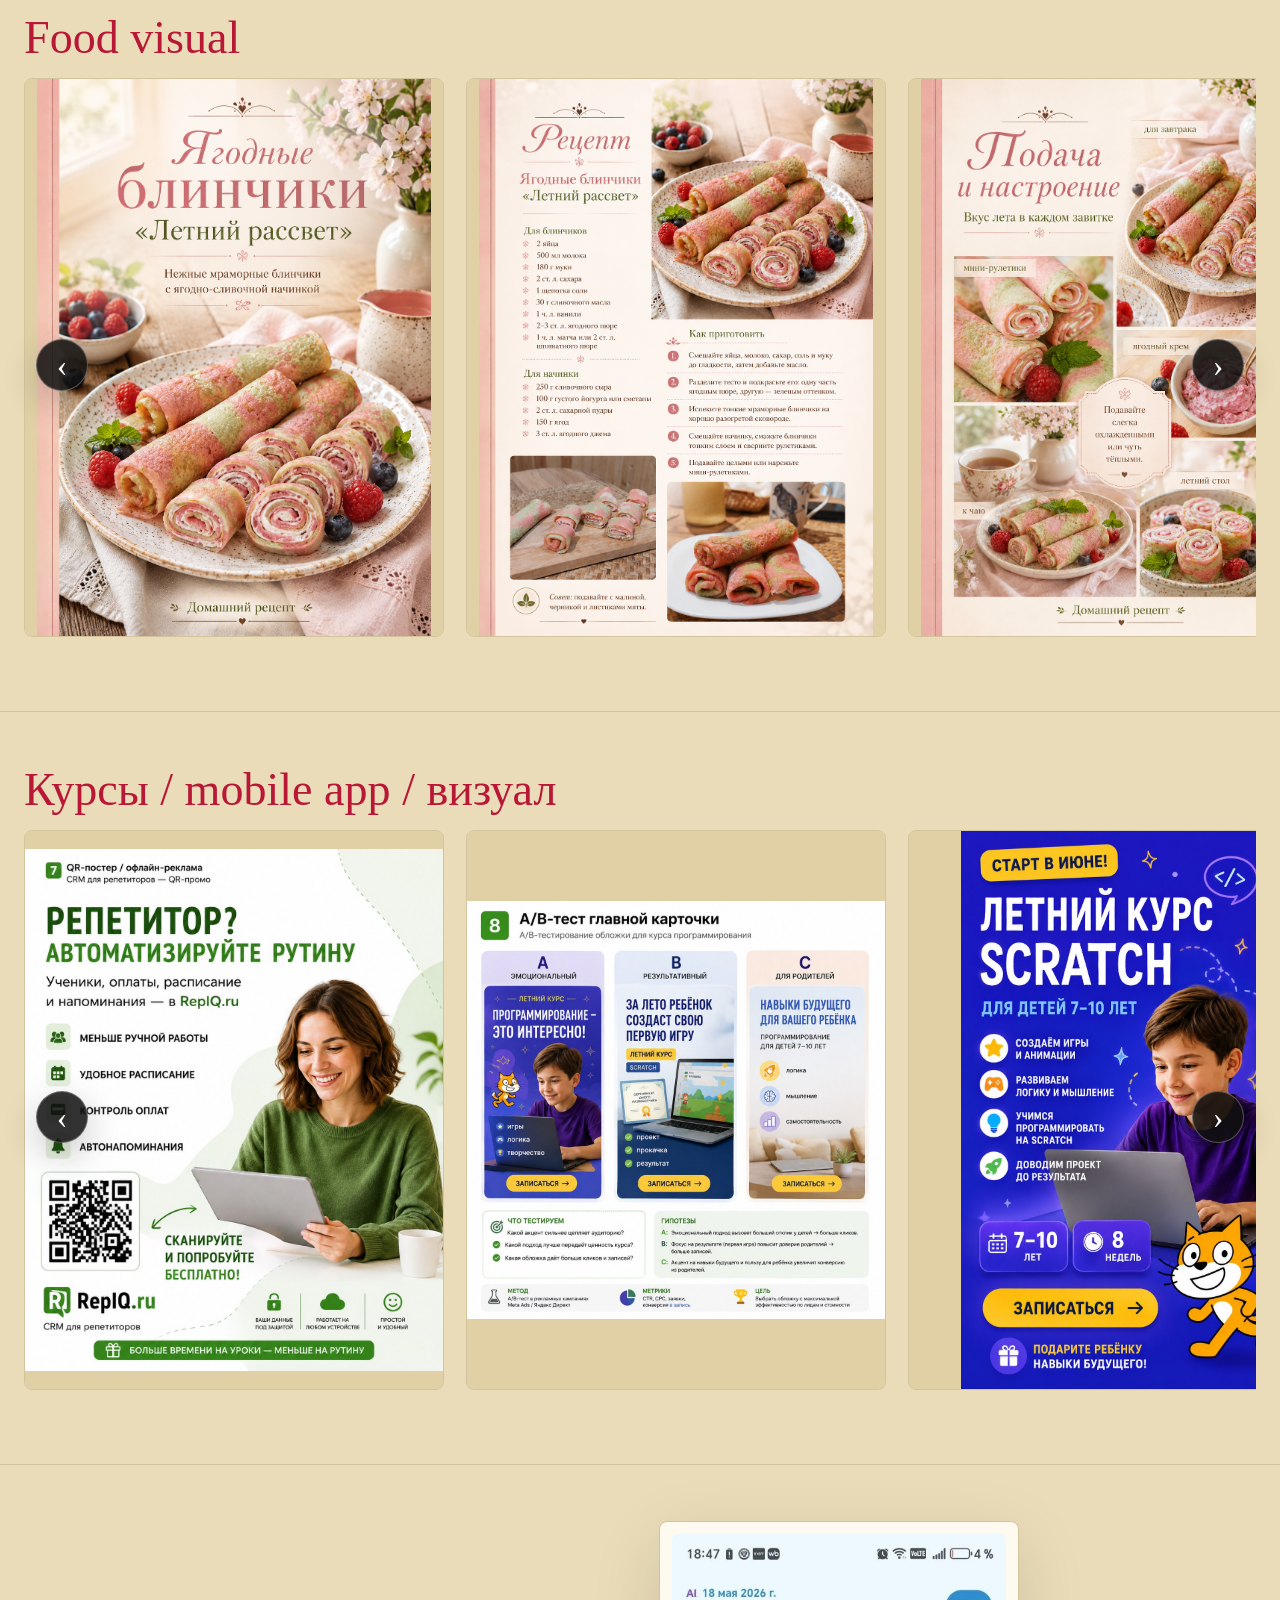
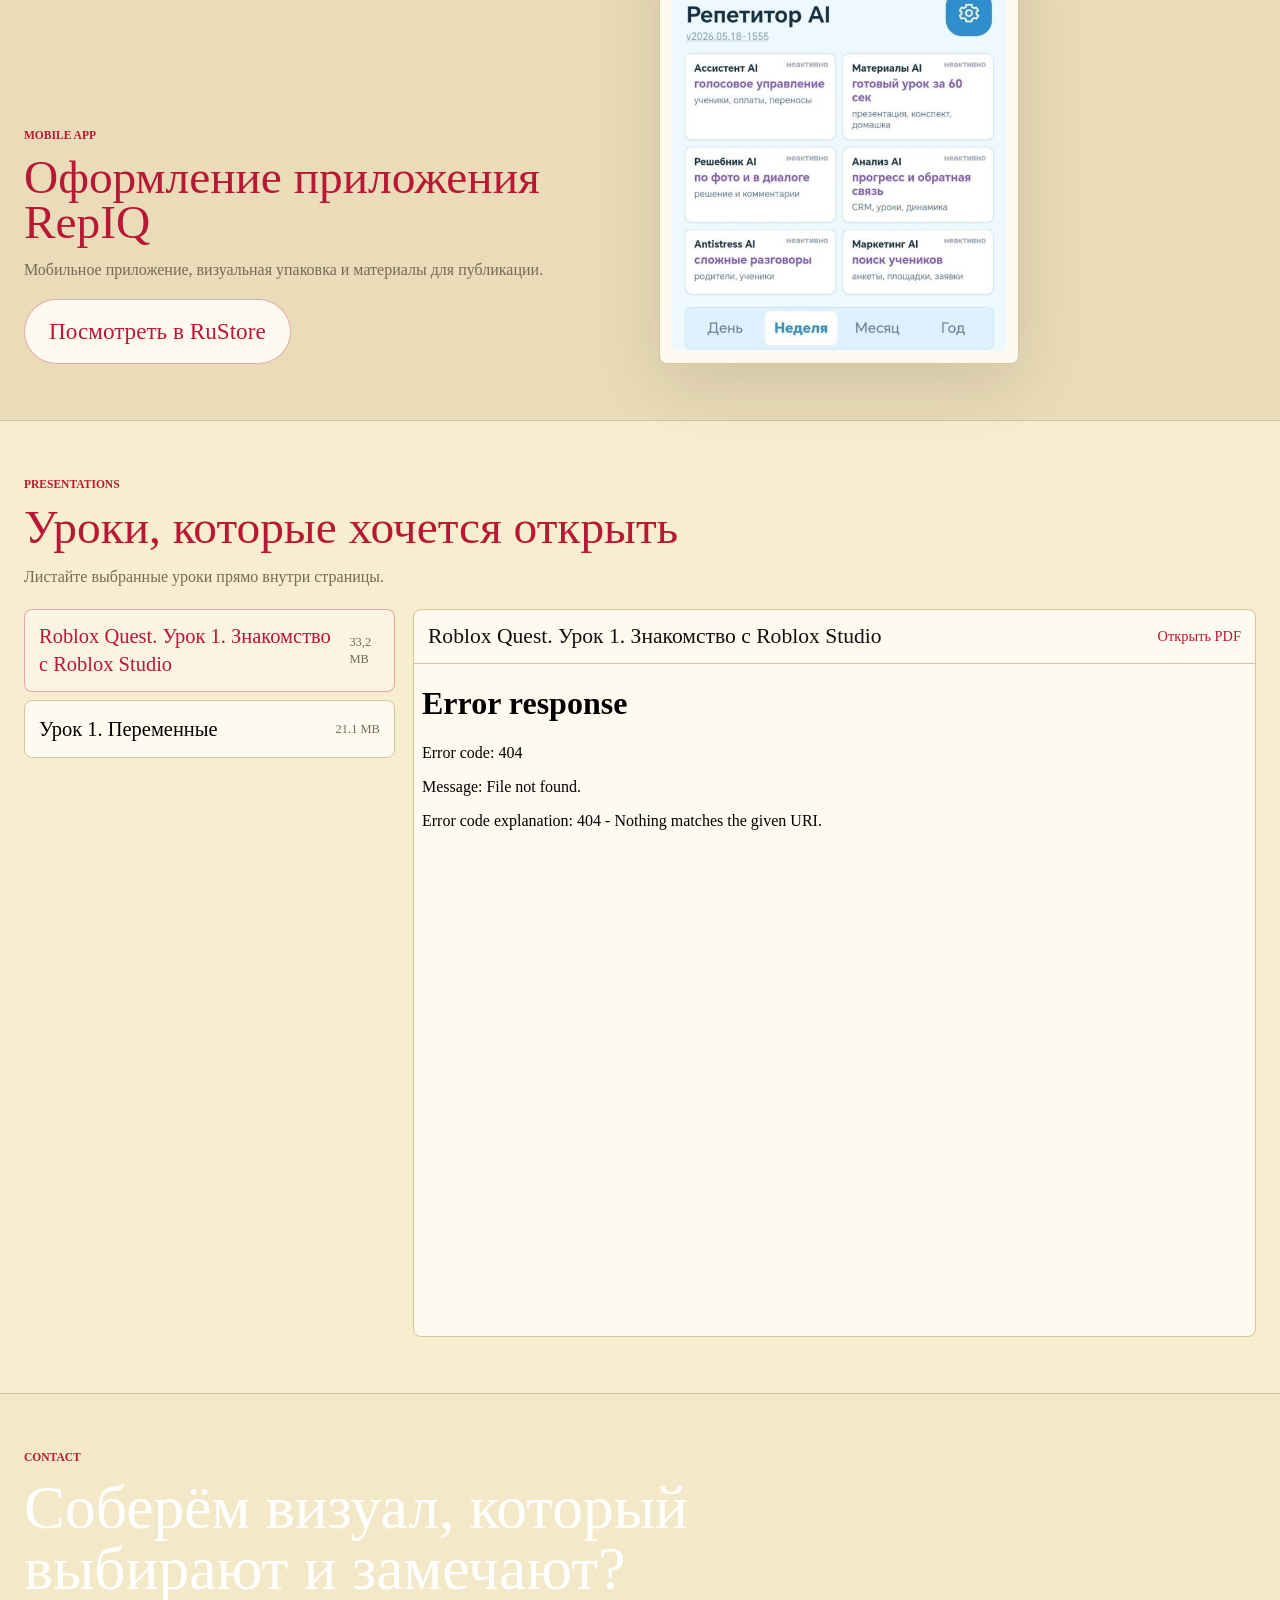
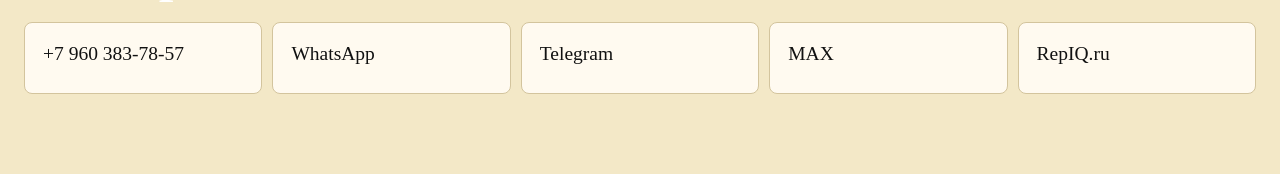
==== commit ad49a443: "Bust portfolio asset cache" ====
--- a/index.html
+++ b/index.html
@@ -9,7 +9,7 @@
   <meta property="og:description" content="Карточки товаров, презентации, лендинги и визуальная упаковка, которую замечают, сохраняют и выбирают.">
   <meta property="og:type" content="website">
   <meta property="og:image" content="assets/profile/olesya-presented-hero-desktop.jpg">
-  <link rel="stylesheet" href="styles.css">
+  <link rel="stylesheet" href="styles.css?v=20260624-1">
 </head>
 <body>
   <header class="site-header">
@@ -116,7 +116,7 @@
     </article>
   </div>
 
-  <script src="portfolio-data.js"></script>
-  <script src="app.js"></script>
+  <script src="portfolio-data.js?v=20260624-1"></script>
+  <script src="app.js?v=20260624-1"></script>
 </body>
 </html>
--- a/styles.css
+++ b/styles.css
@@ -456,6 +456,36 @@
   grid-auto-columns: minmax(680px, 72%);
 }
 
+
+.empty-showcase {
+  min-height: 240px;
+  display: grid;
+  place-items: center;
+  gap: 12px;
+  padding: 48px 28px;
+  border: 1px solid rgba(142, 27, 26, .18);
+  background:
+    linear-gradient(135deg, rgba(255, 255, 255, .48), rgba(255, 248, 226, .34)),
+    radial-gradient(circle at 18% 18%, rgba(142, 27, 26, .09), transparent 36%);
+  box-shadow: 0 22px 60px rgba(89, 64, 43, .08);
+  text-align: center;
+}
+
+.empty-showcase span {
+  font-family: var(--script);
+  font-size: clamp(2rem, 4vw, 4rem);
+  color: var(--red);
+  line-height: .95;
+}
+
+.empty-showcase p {
+  max-width: 560px;
+  margin: 0;
+  color: var(--muted);
+  font-size: .95rem;
+  letter-spacing: .04em;
+}
+
 .carousel-shell {
   position: relative;
 }
@@ -508,6 +538,22 @@
   box-shadow: var(--shadow);
 }
 
+.work-link-badge {
+  position: absolute;
+  right: 14px;
+  bottom: 14px;
+  z-index: 2;
+  padding: 8px 12px;
+  color: var(--paper);
+  background: rgba(17, 17, 17, 0.78);
+  border: 1px solid rgba(255, 255, 255, 0.28);
+  border-radius: 999px;
+  font-family: var(--script);
+  font-size: 1.15rem;
+  line-height: 1;
+  pointer-events: none;
+}
+
 .work-slide img,
 .work-slide video {
   width: 100%;
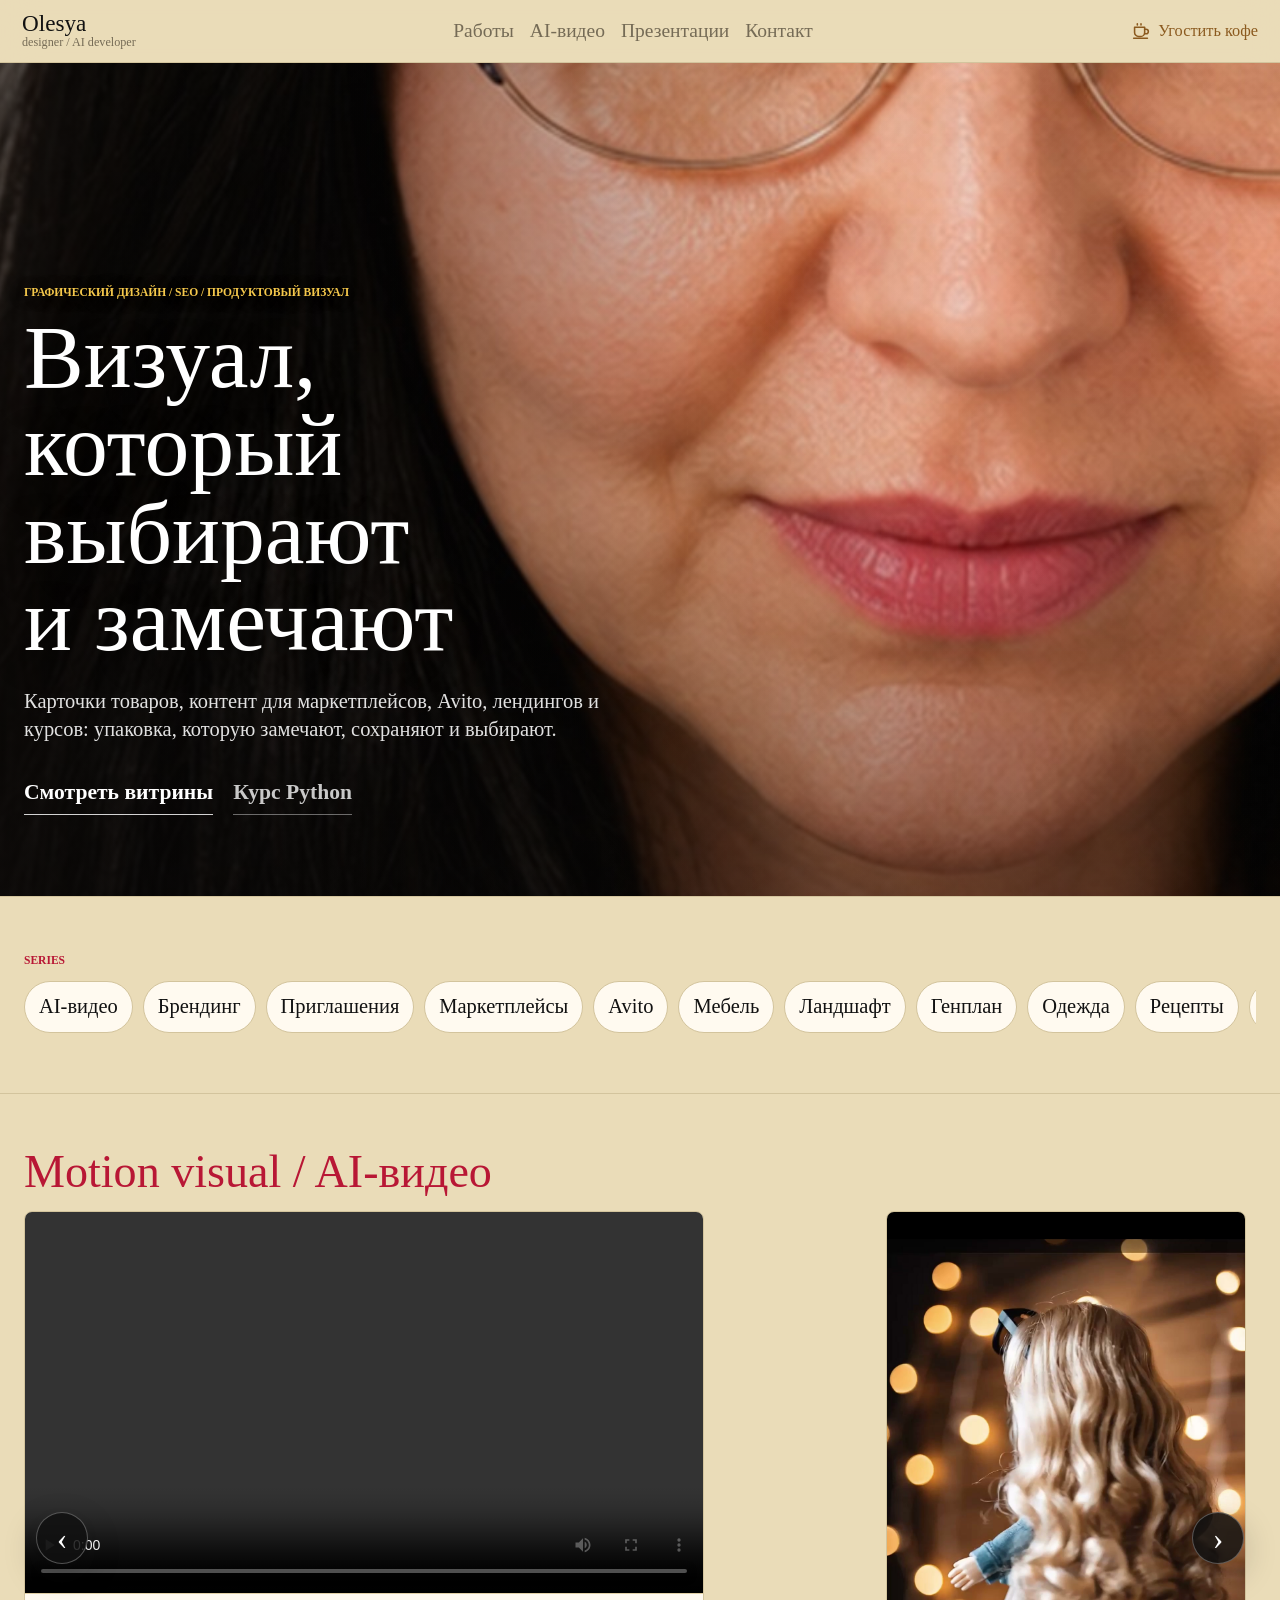
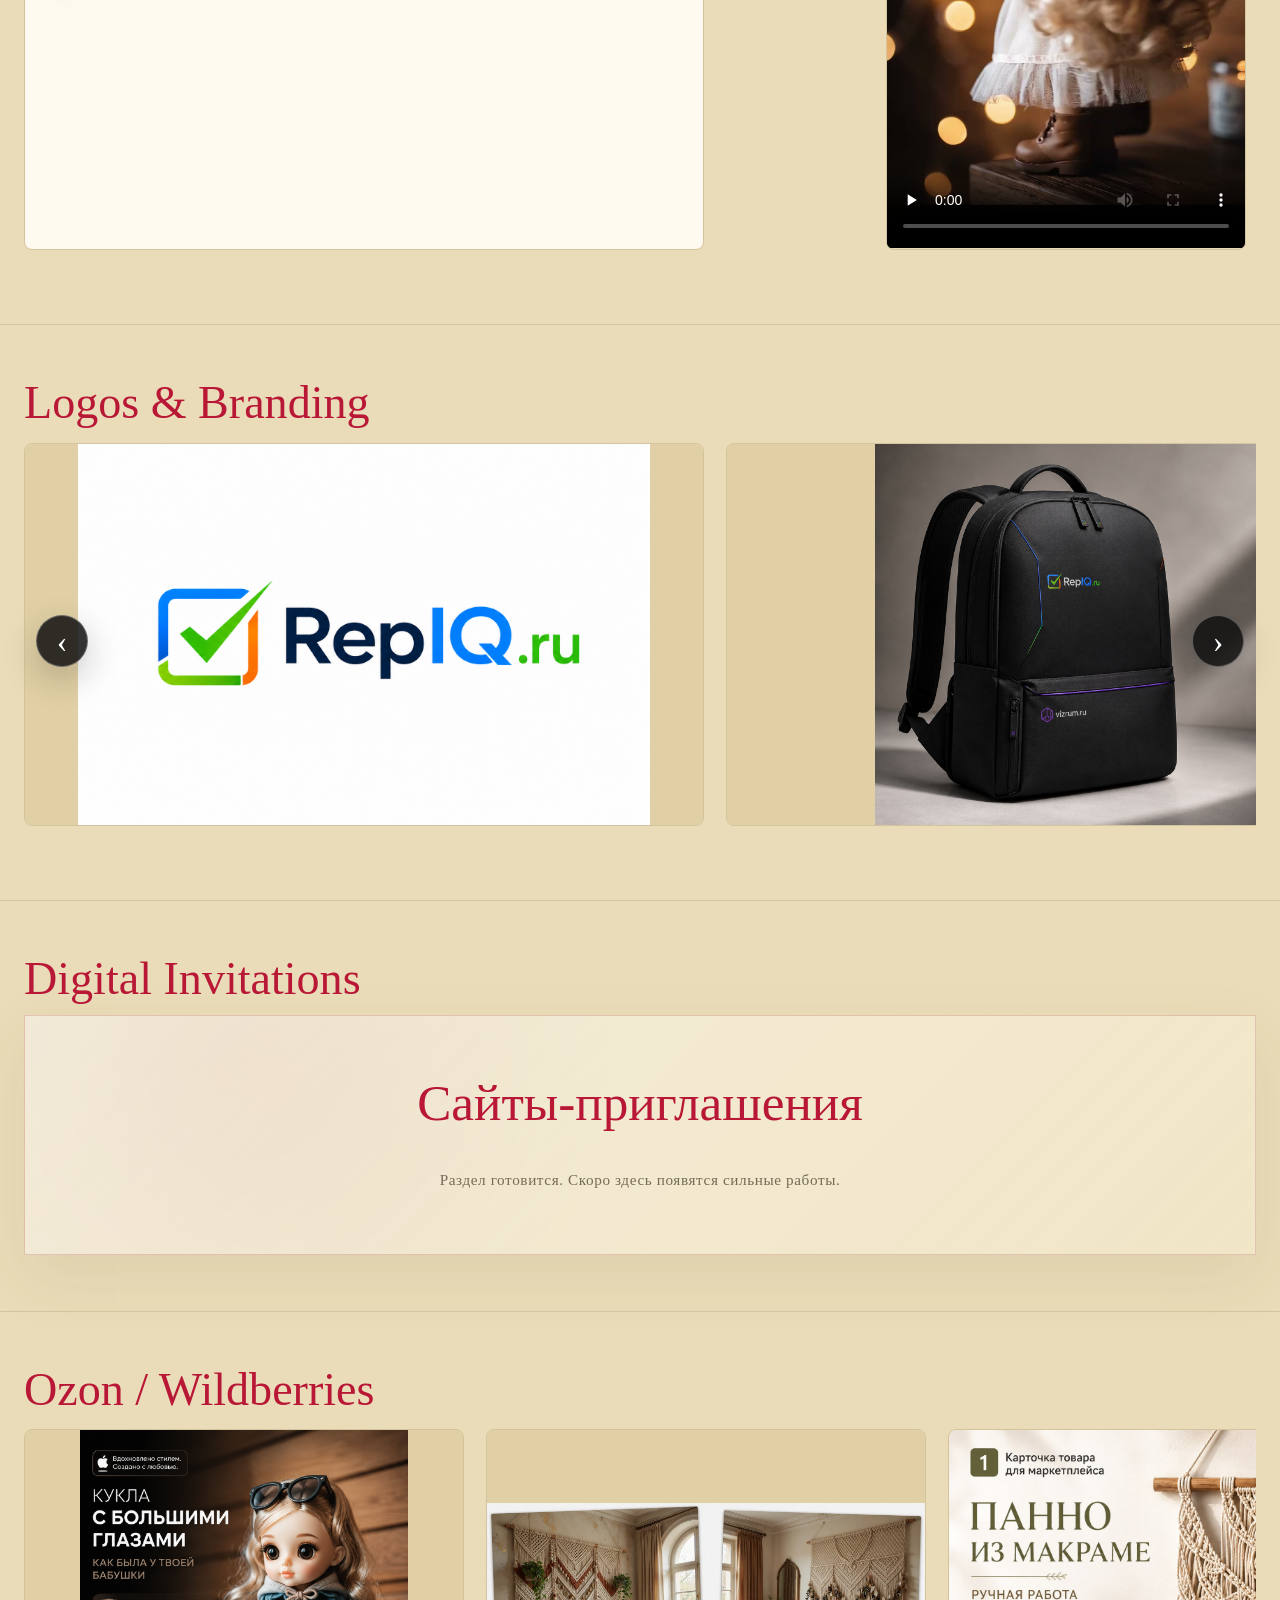
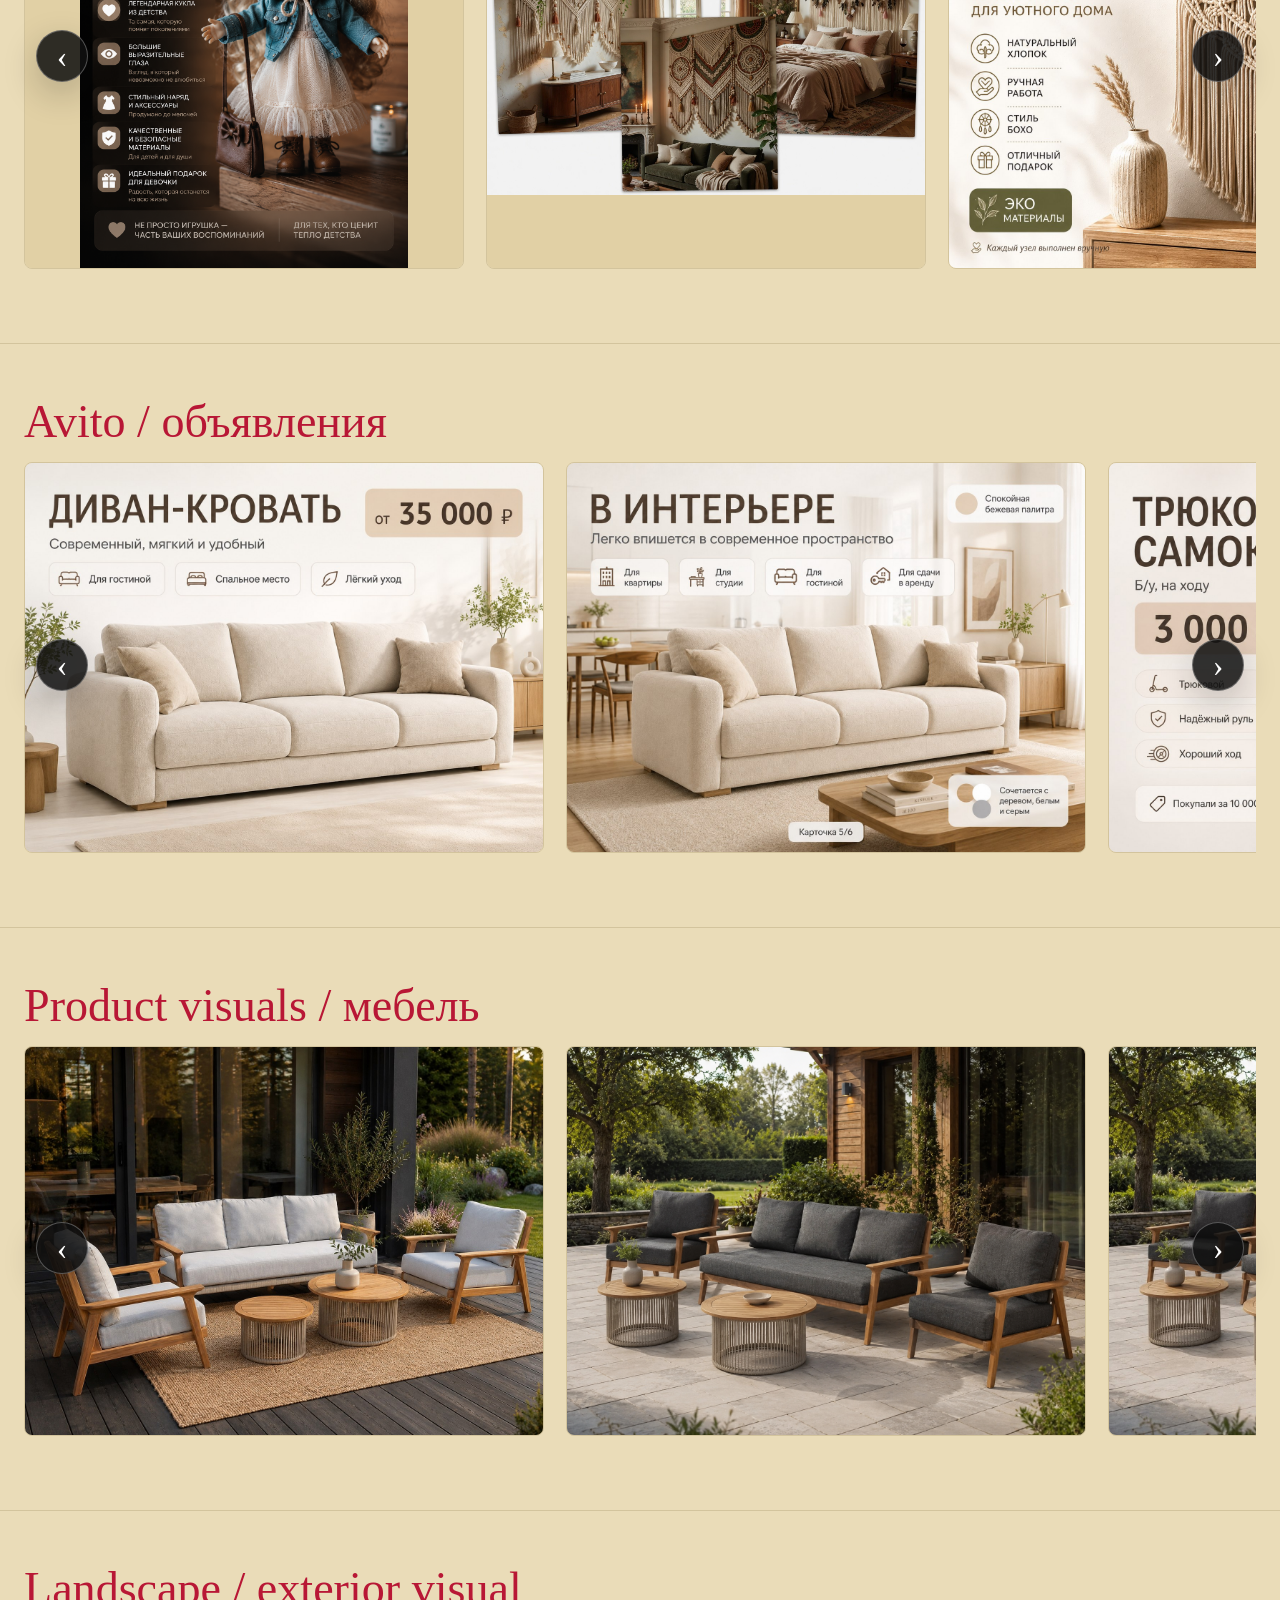
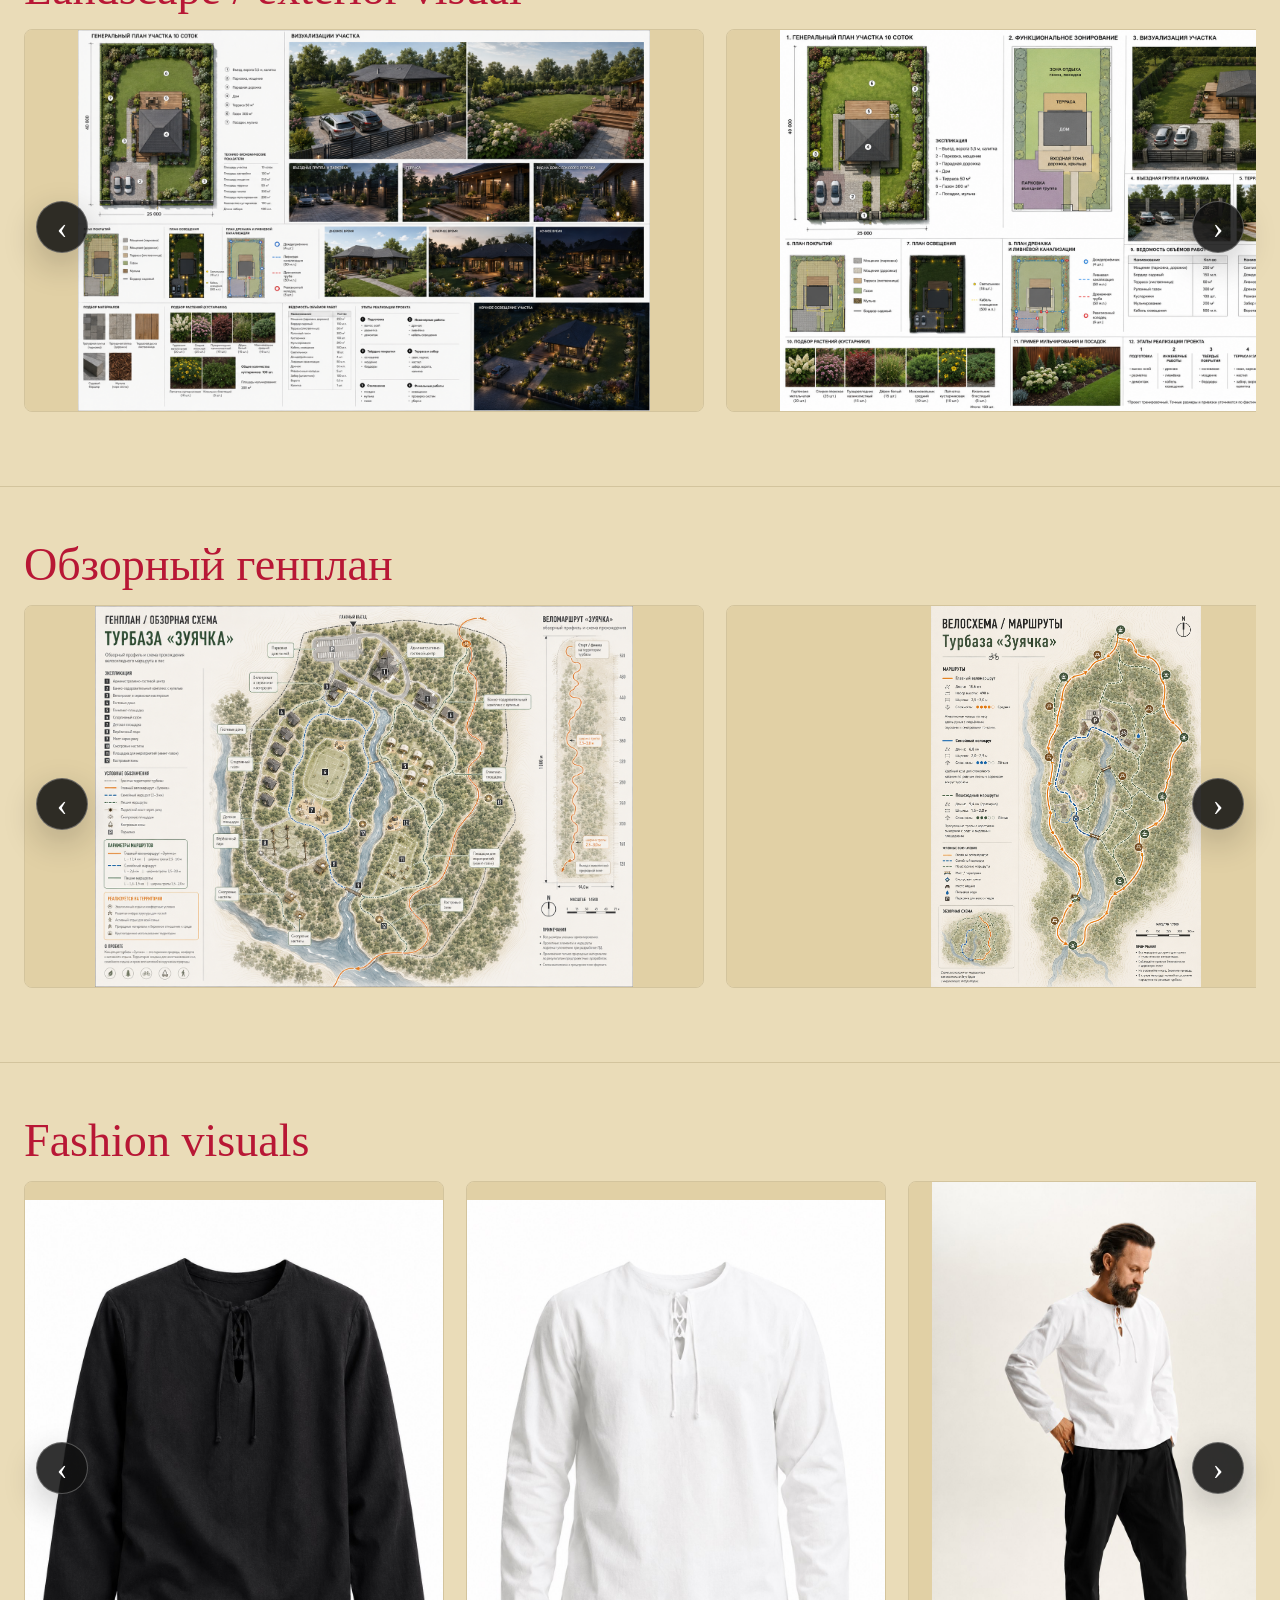
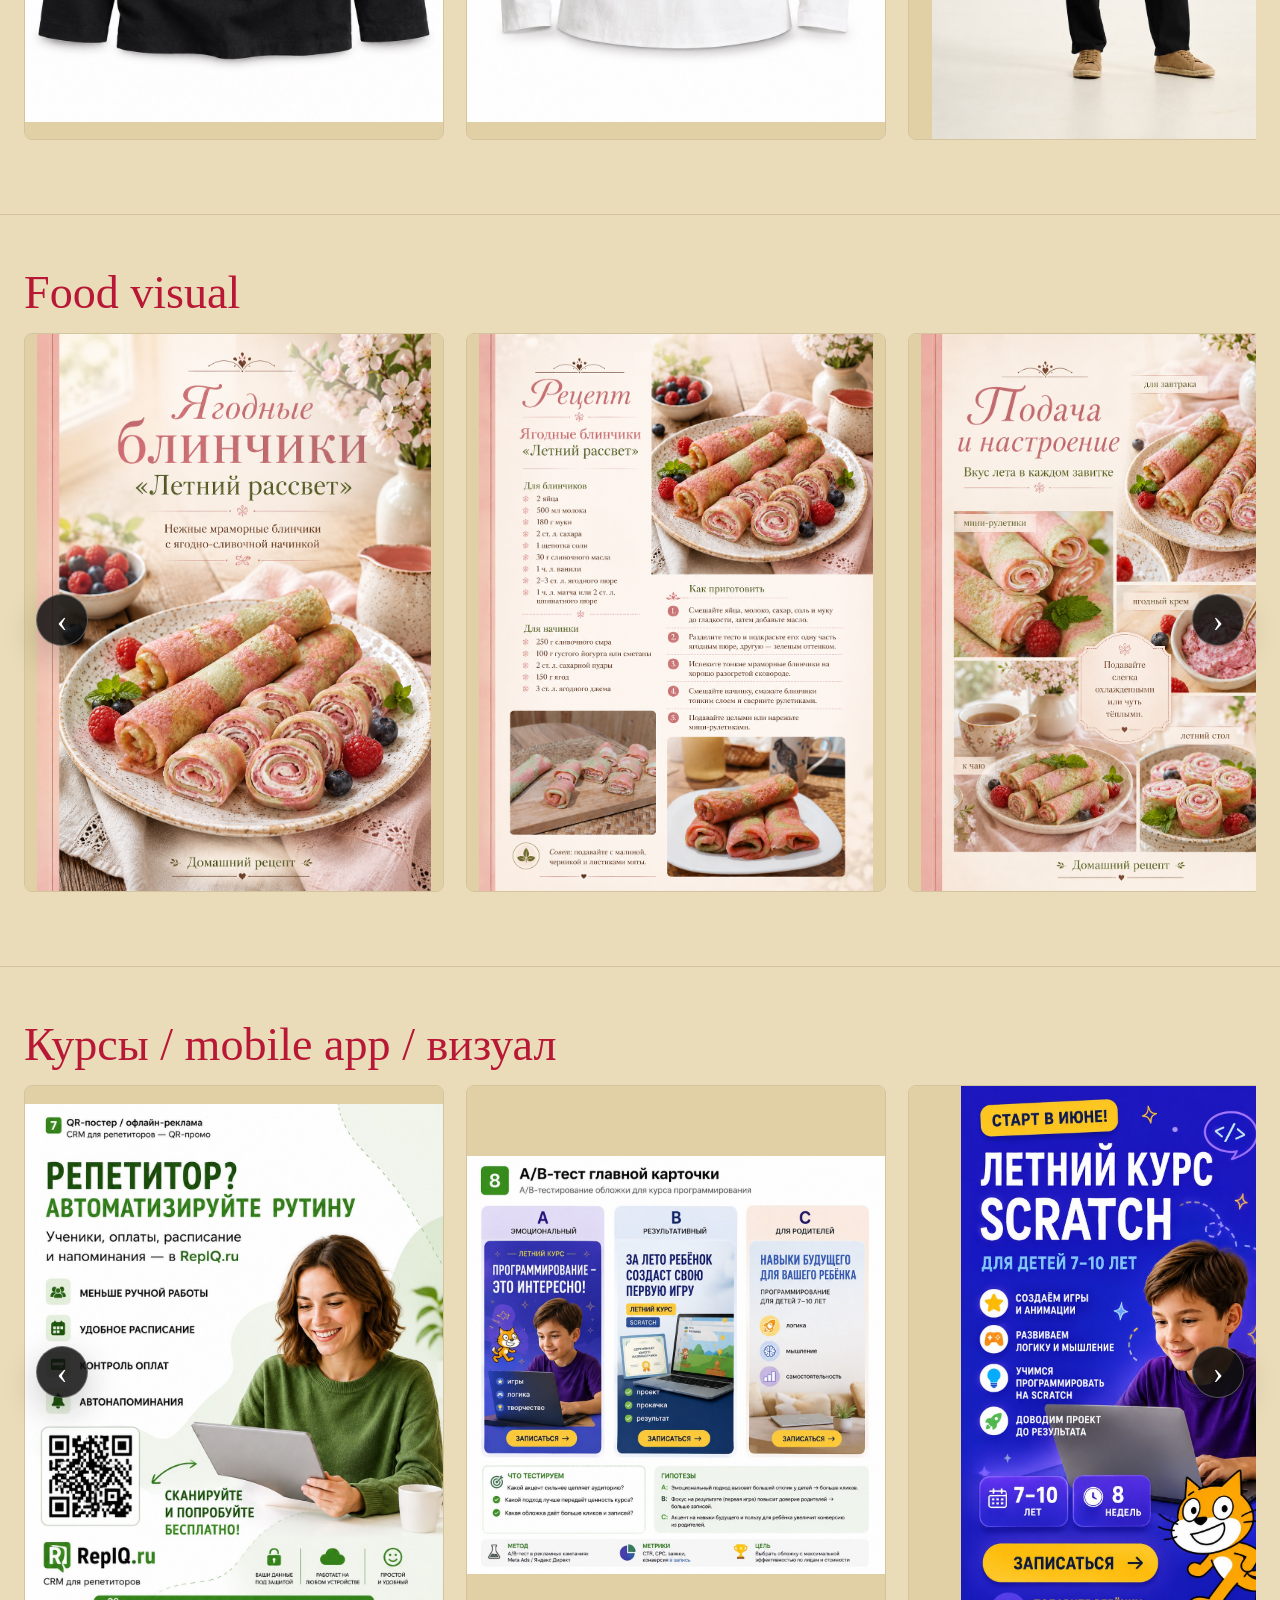
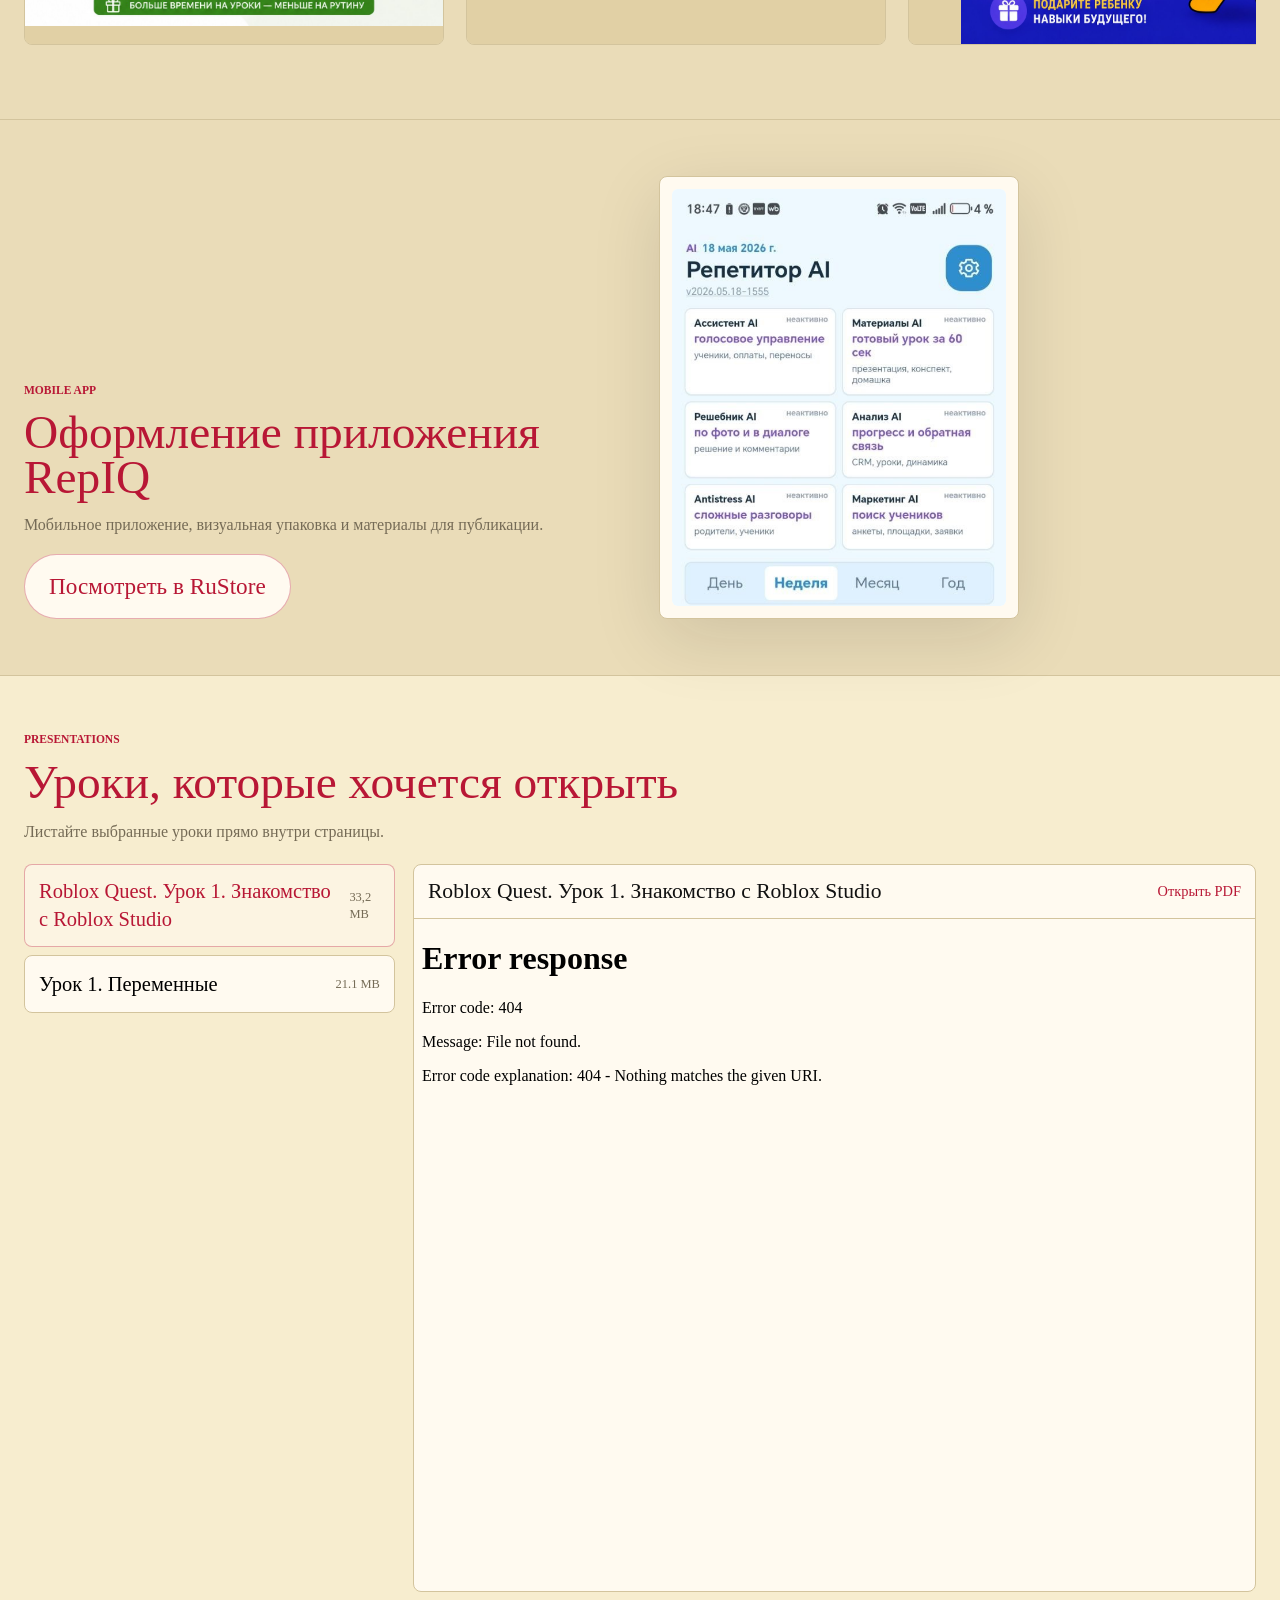
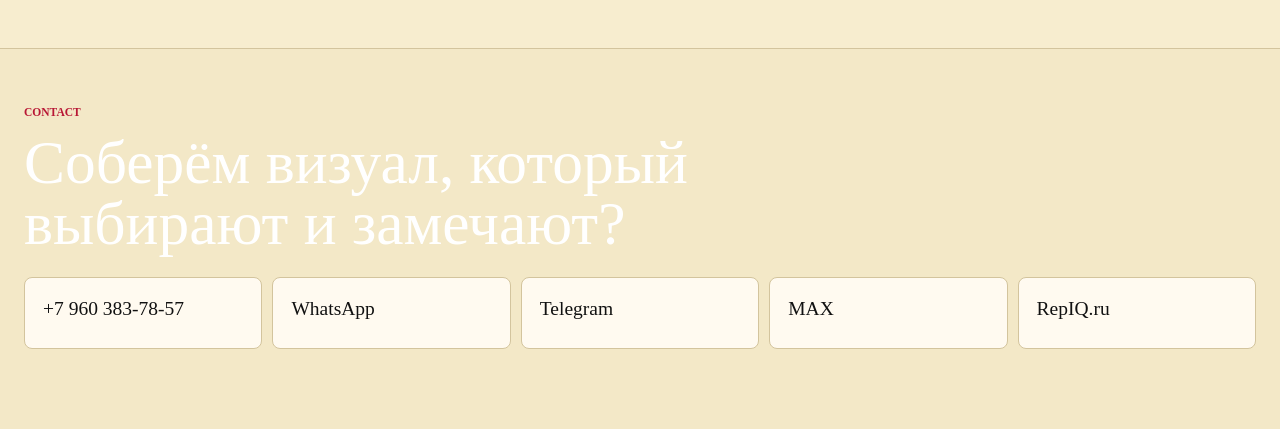
==== commit 8dd8d763: "Fix mobile portrait video layout" ====
--- a/index.html
+++ b/index.html
@@ -9,7 +9,7 @@
   <meta property="og:description" content="Карточки товаров, презентации, лендинги и визуальная упаковка, которую замечают, сохраняют и выбирают.">
   <meta property="og:type" content="website">
   <meta property="og:image" content="assets/profile/olesya-presented-hero-desktop.jpg">
-  <link rel="stylesheet" href="styles.css?v=20260624-1">
+  <link rel="stylesheet" href="styles.css?v=20260626-1">
 </head>
 <body>
   <header class="site-header">
@@ -116,7 +116,7 @@
     </article>
   </div>
 
-  <script src="portfolio-data.js?v=20260624-1"></script>
-  <script src="app.js?v=20260624-1"></script>
+  <script src="portfolio-data.js?v=20260626-1"></script>
+  <script src="app.js?v=20260626-1"></script>
 </body>
 </html>
--- a/styles.css
+++ b/styles.css
@@ -576,6 +576,17 @@
   aspect-ratio: 16 / 9;
 }
 
+.work-slide.is-portrait-video {
+  justify-self: center;
+  width: min(360px, 100%);
+}
+
+.series-section[data-format="wide"] .work-slide.is-portrait-video video,
+.work-slide.is-portrait-video video {
+  aspect-ratio: 9 / 16;
+  object-fit: cover;
+  background: #111;
+}
 .work-caption {
   display: flex;
   align-items: center;
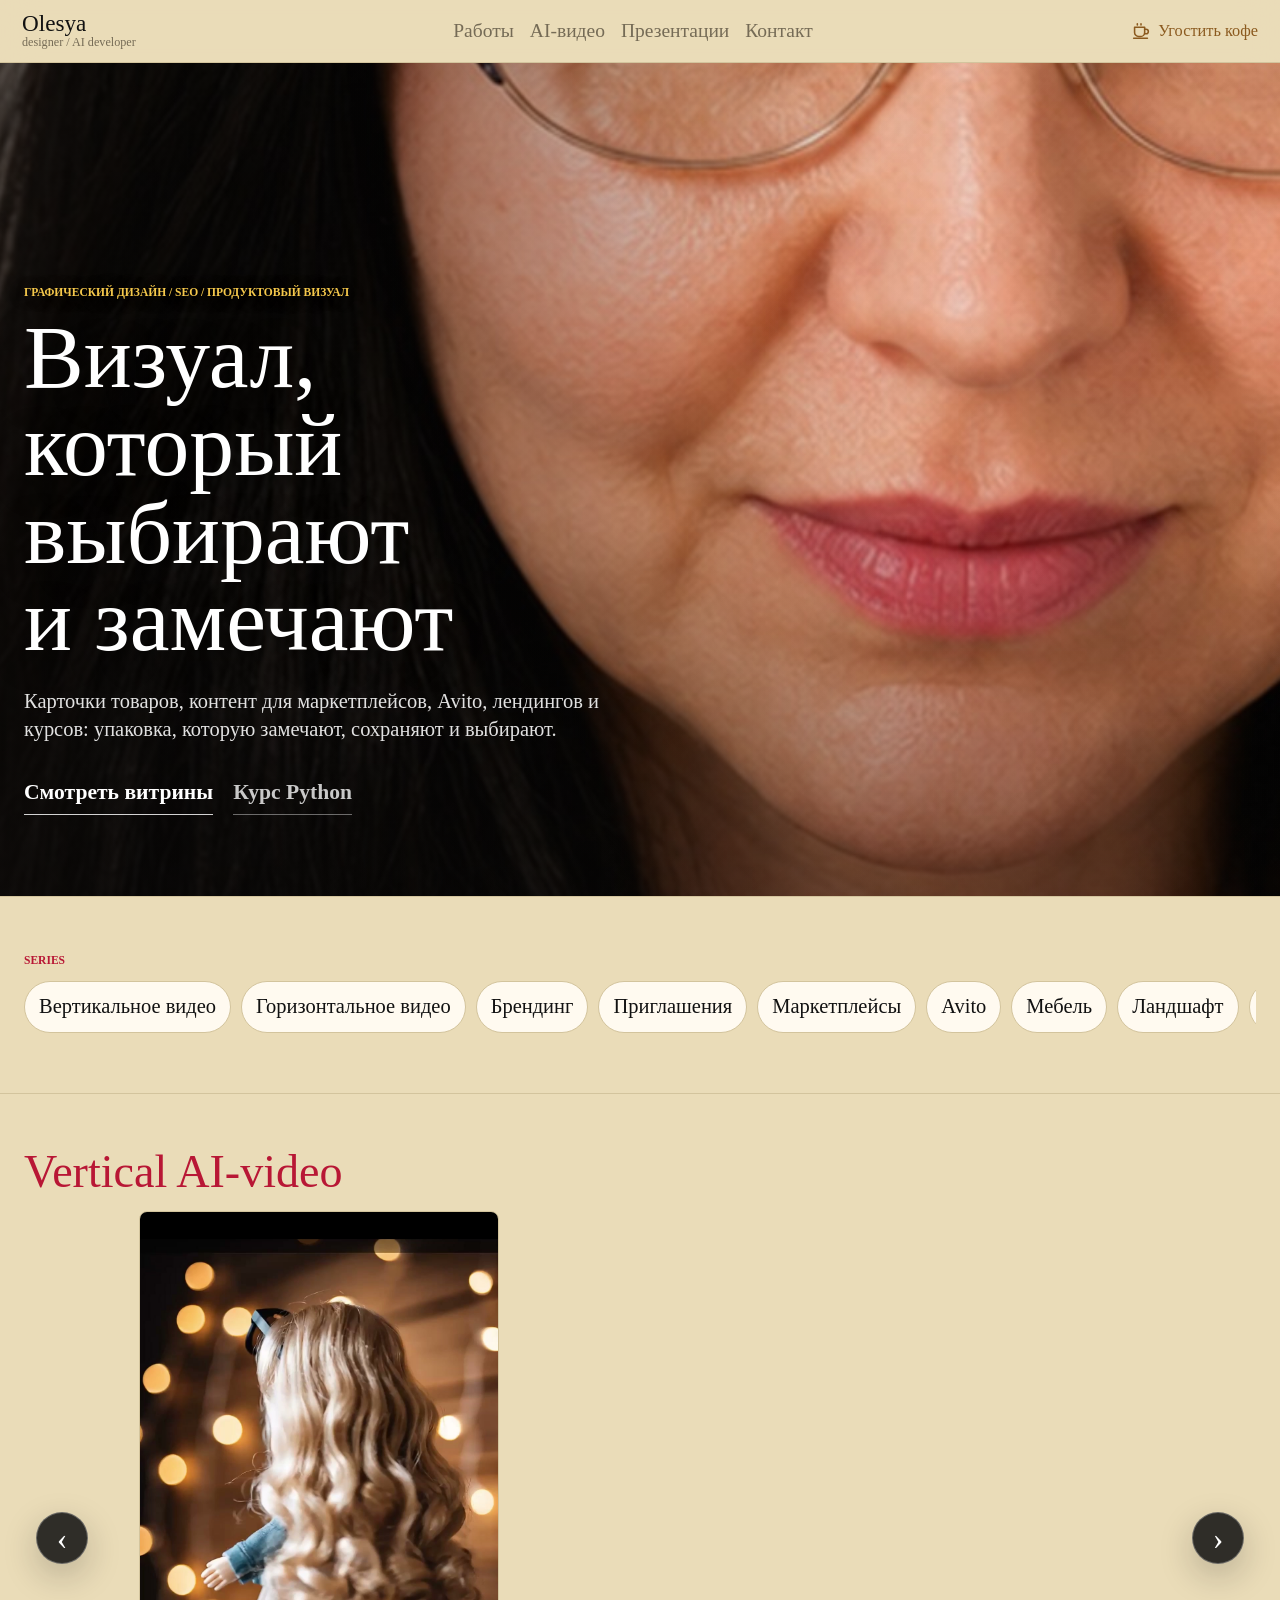
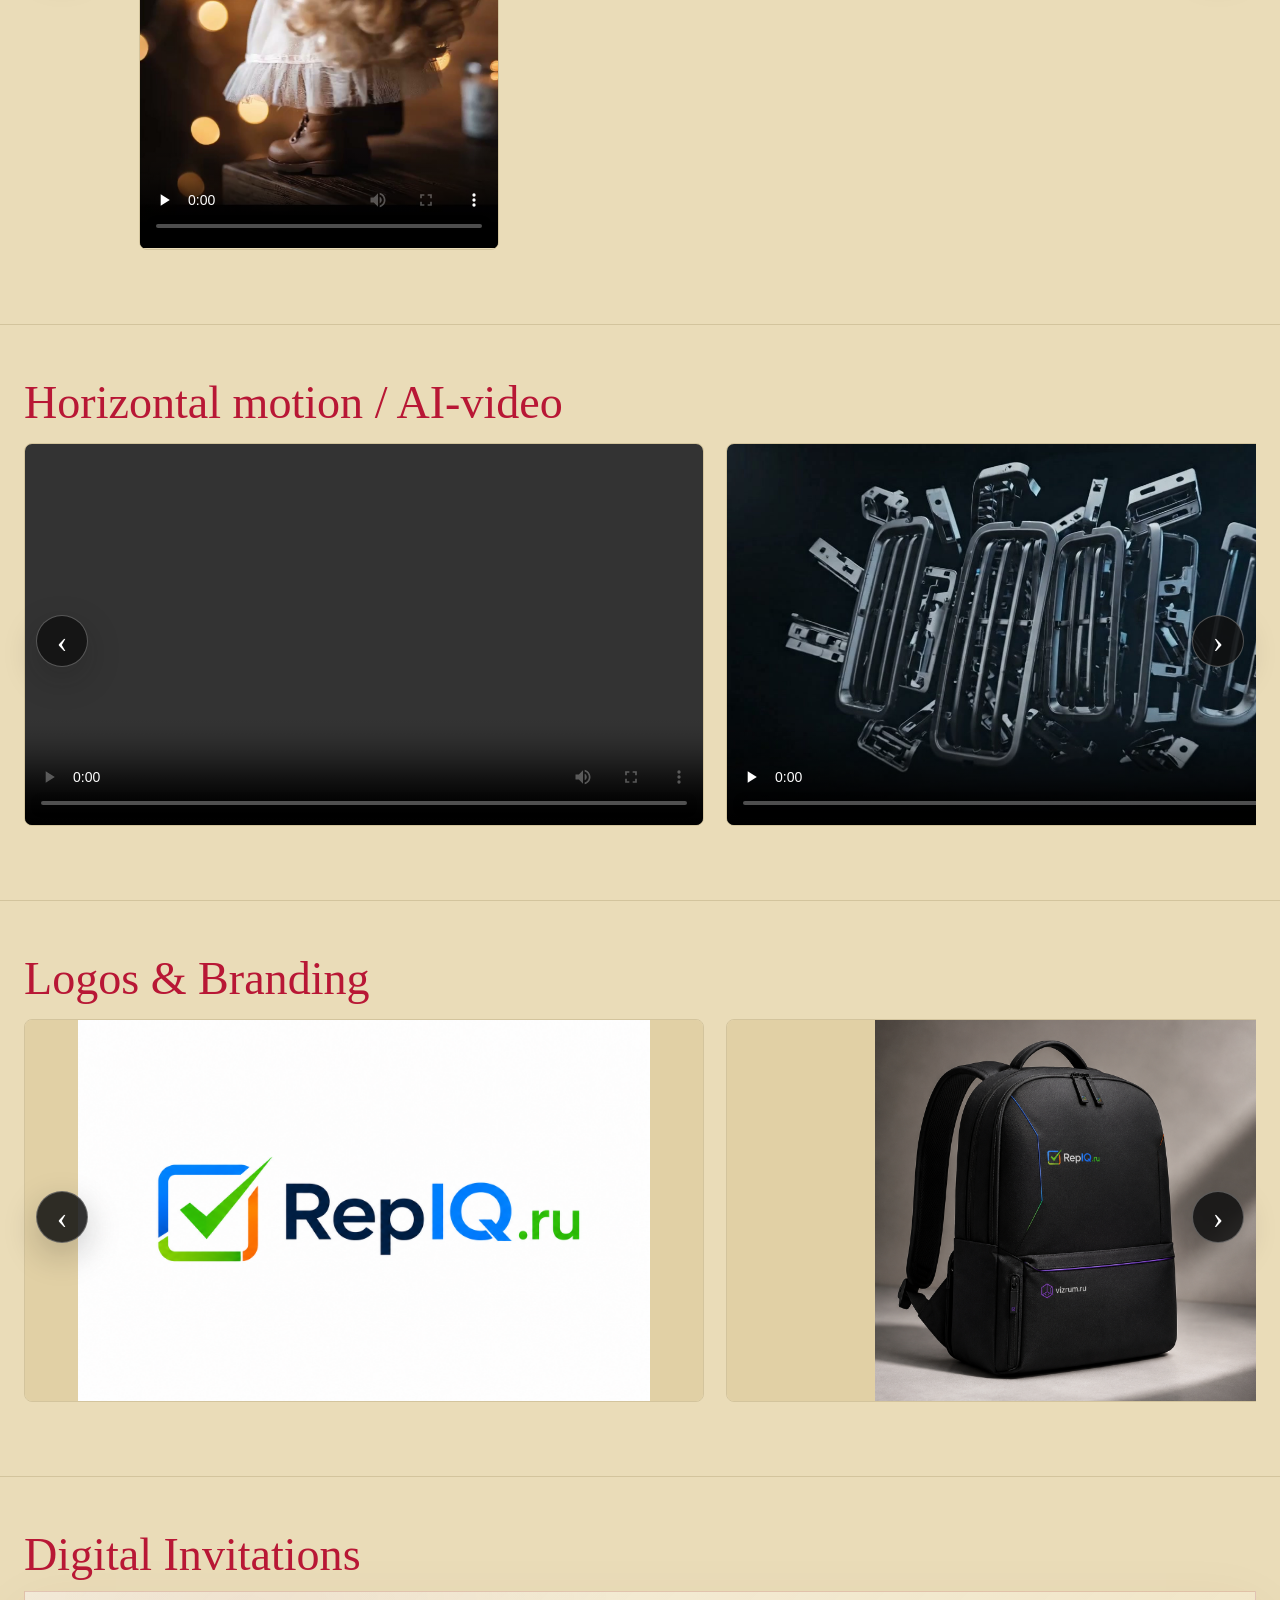
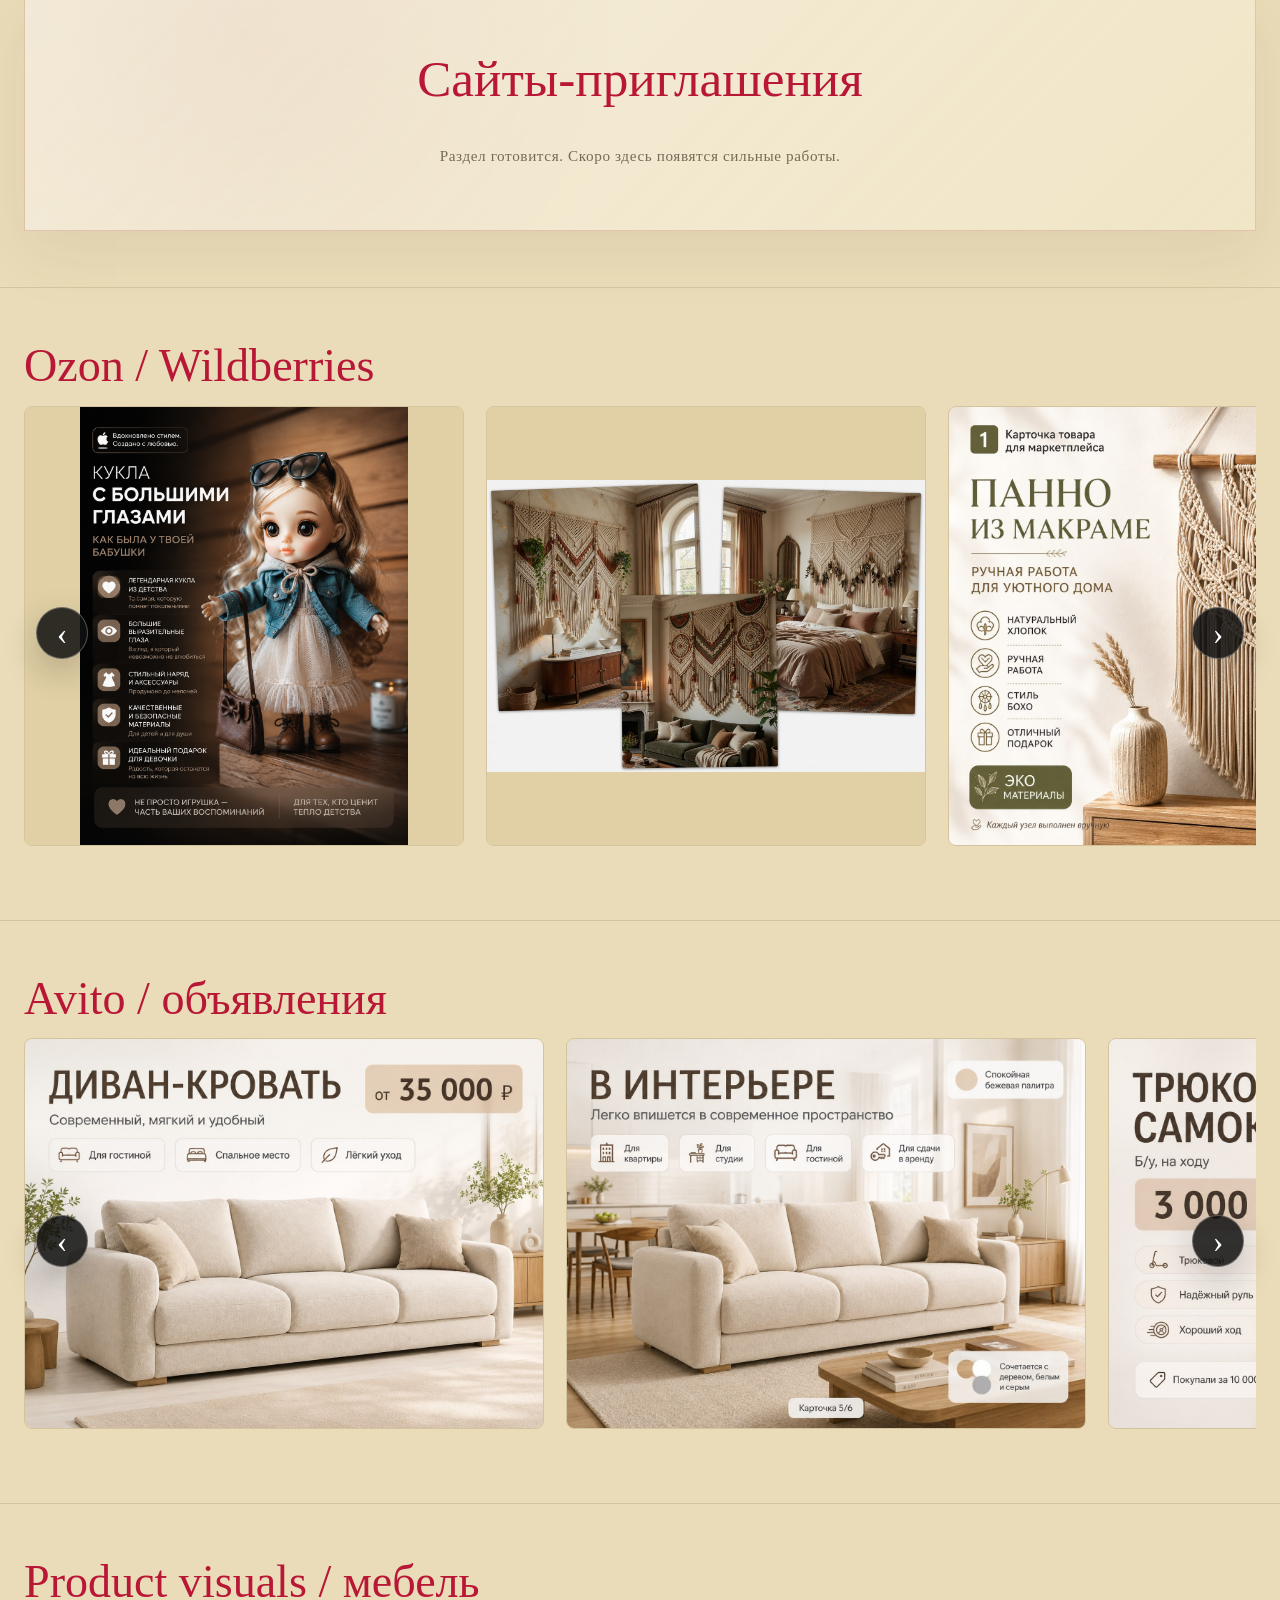
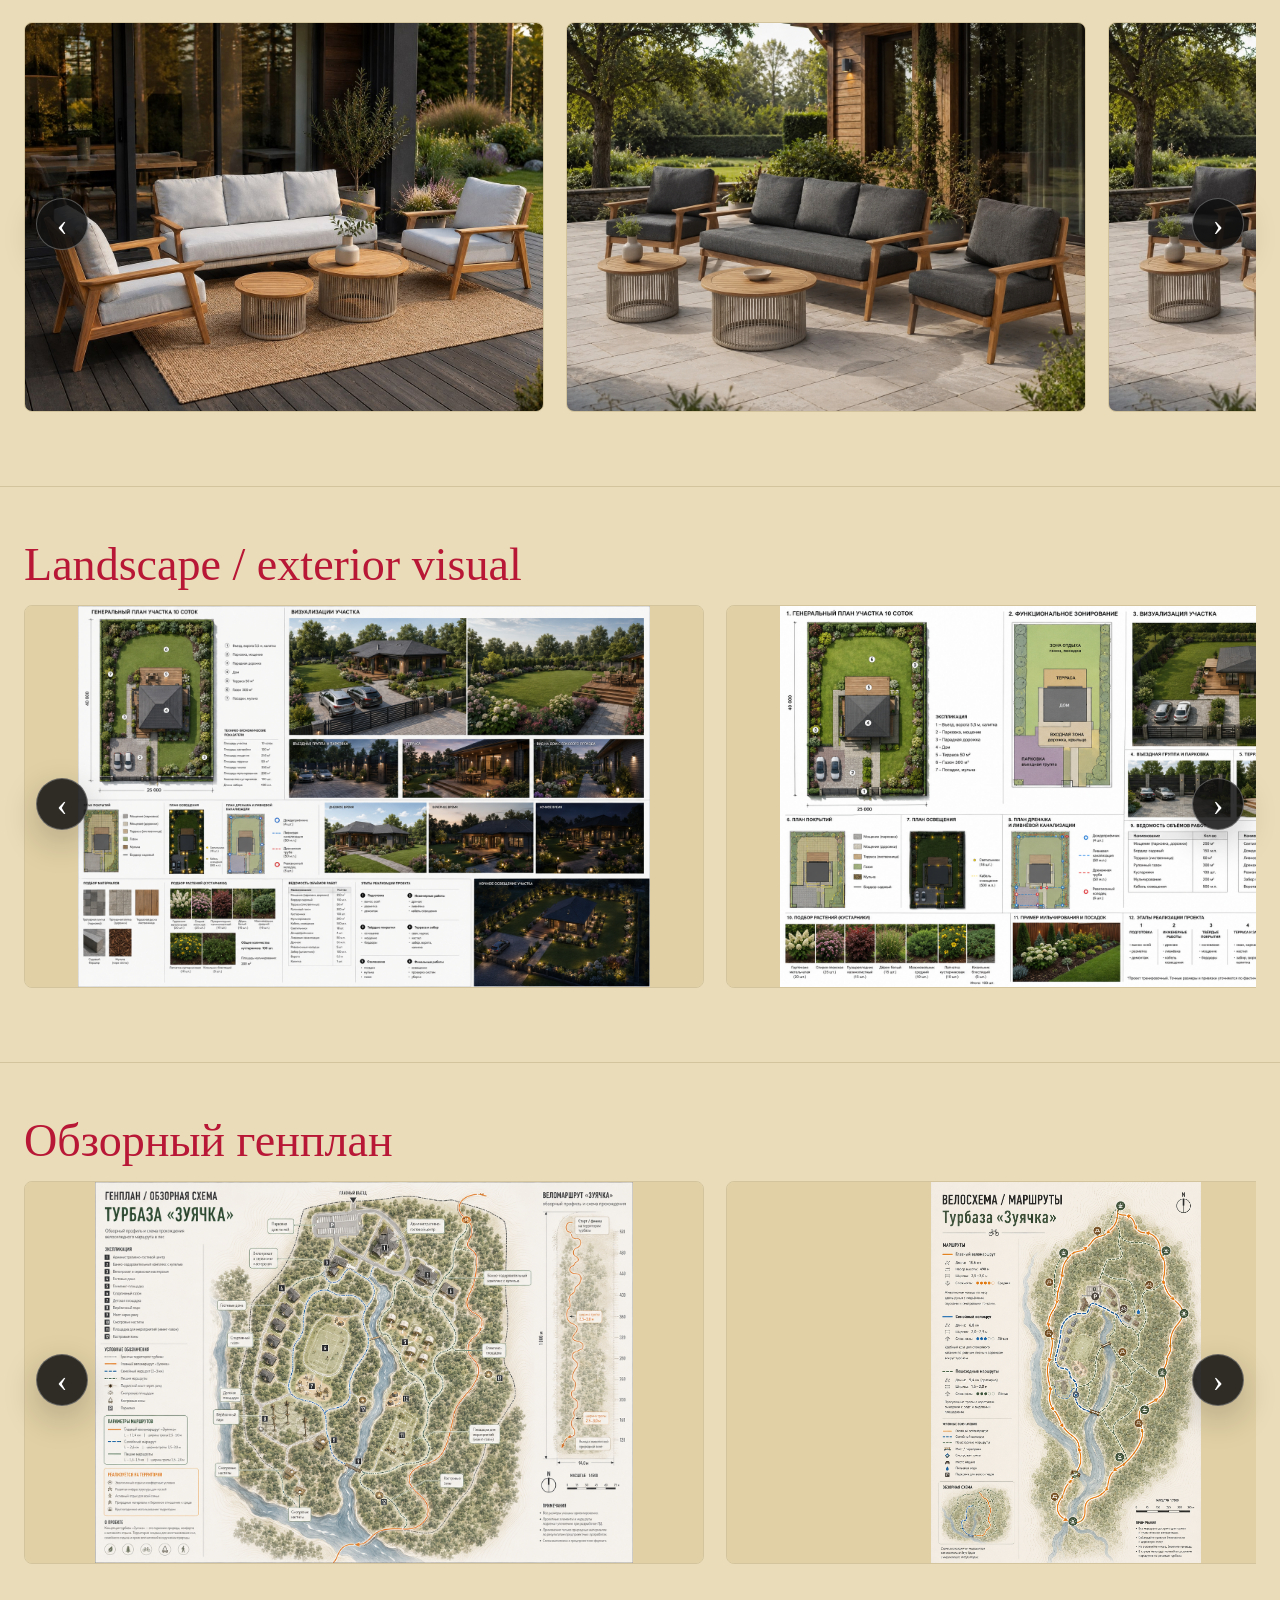
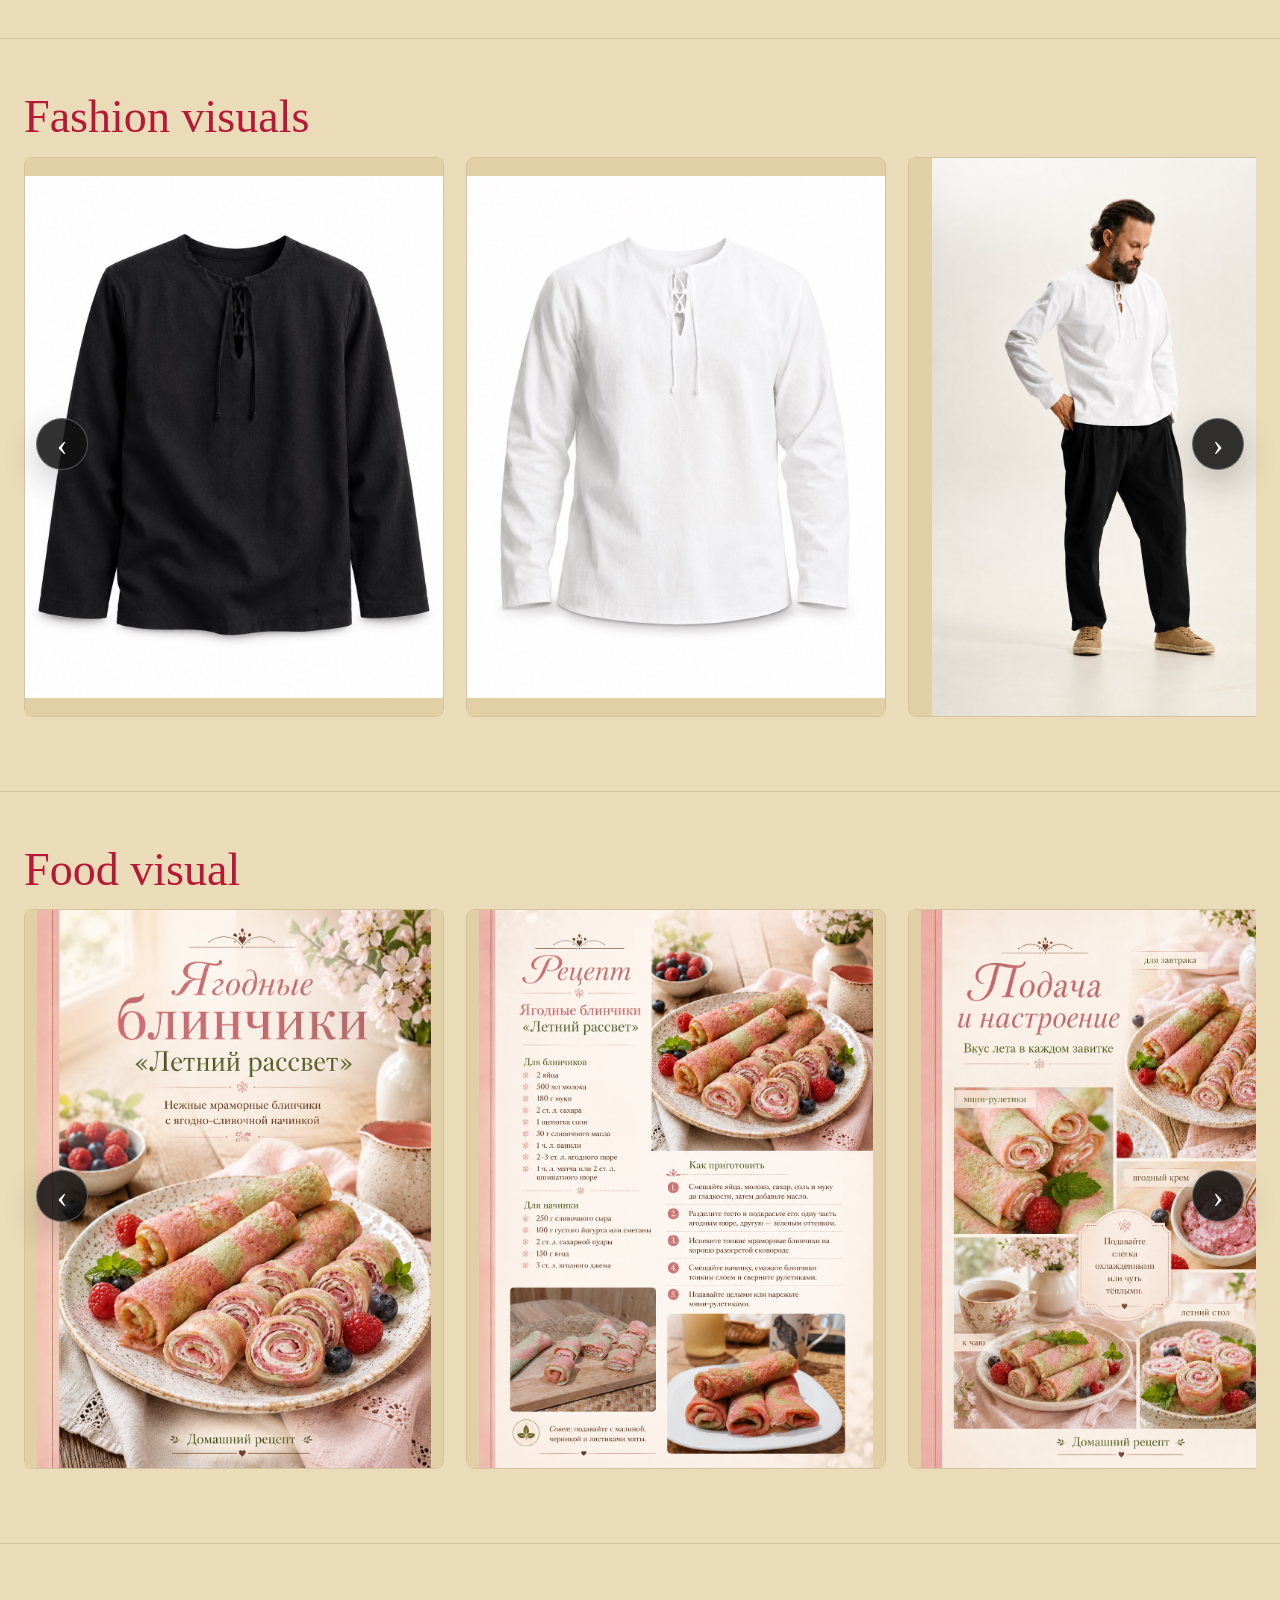
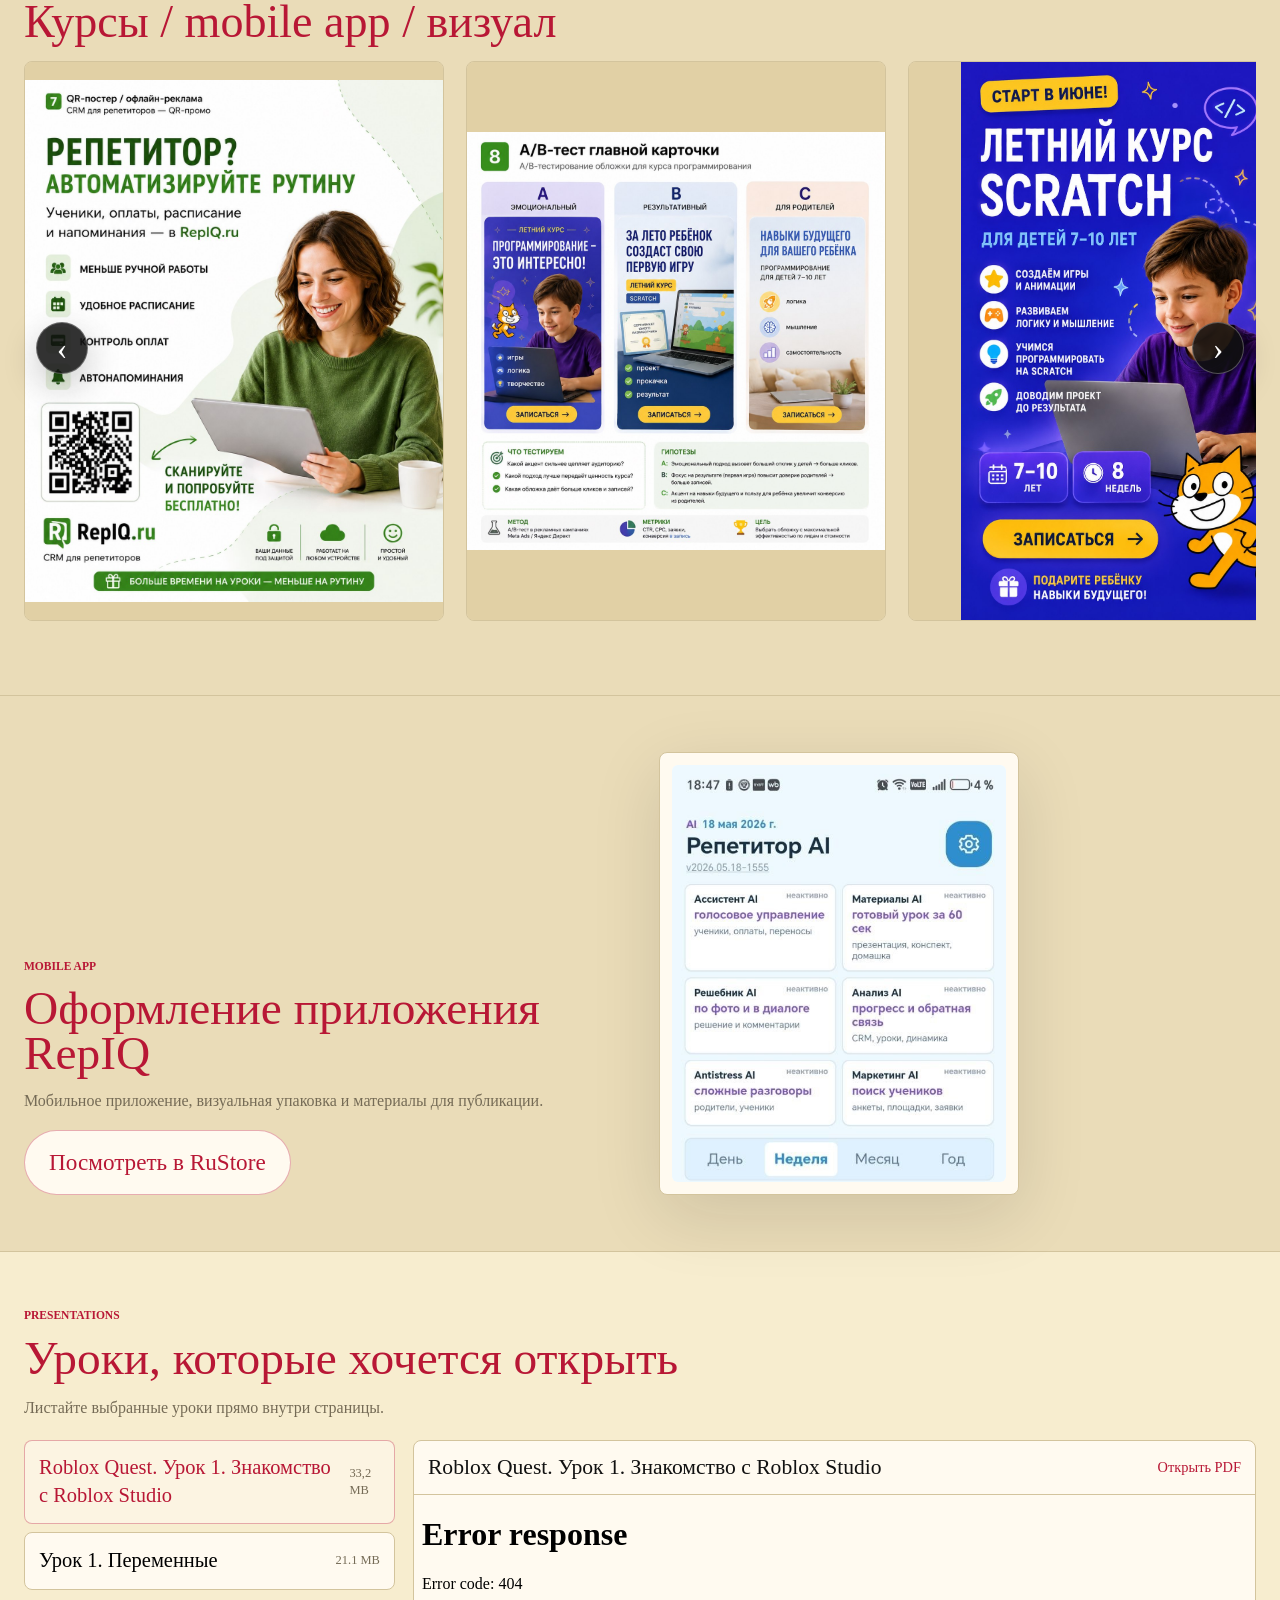
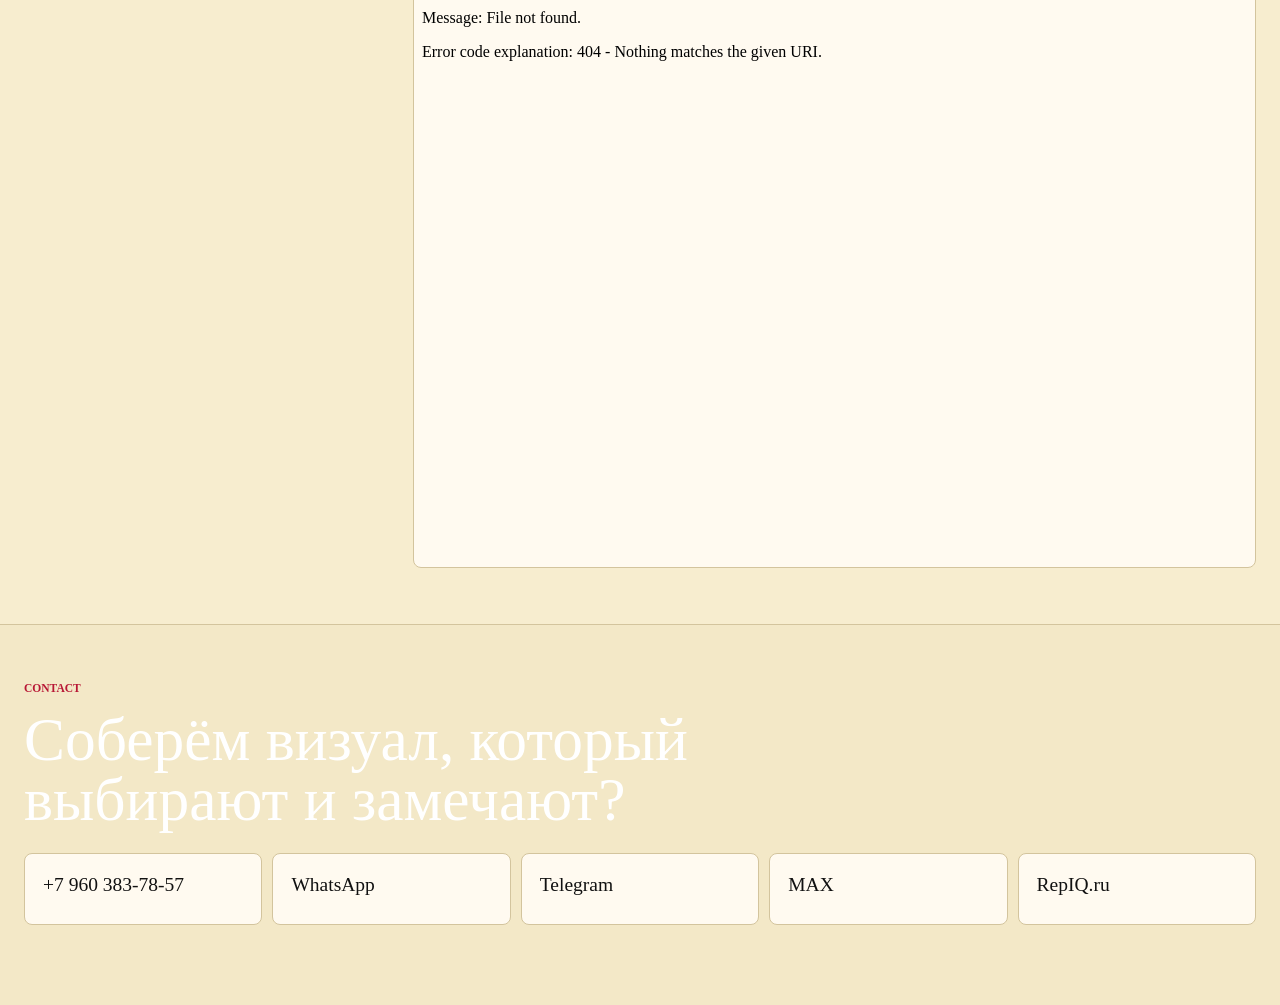
==== commit e546ec66: "Split portrait and landscape video showcases" ====
--- a/index.html
+++ b/index.html
@@ -116,7 +116,7 @@
     </article>
   </div>
 
-  <script src="portfolio-data.js?v=20260626-1"></script>
-  <script src="app.js?v=20260626-1"></script>
+  <script src="portfolio-data.js?v=20260627-1"></script>
+  <script src="app.js?v=20260627-1"></script>
 </body>
 </html>
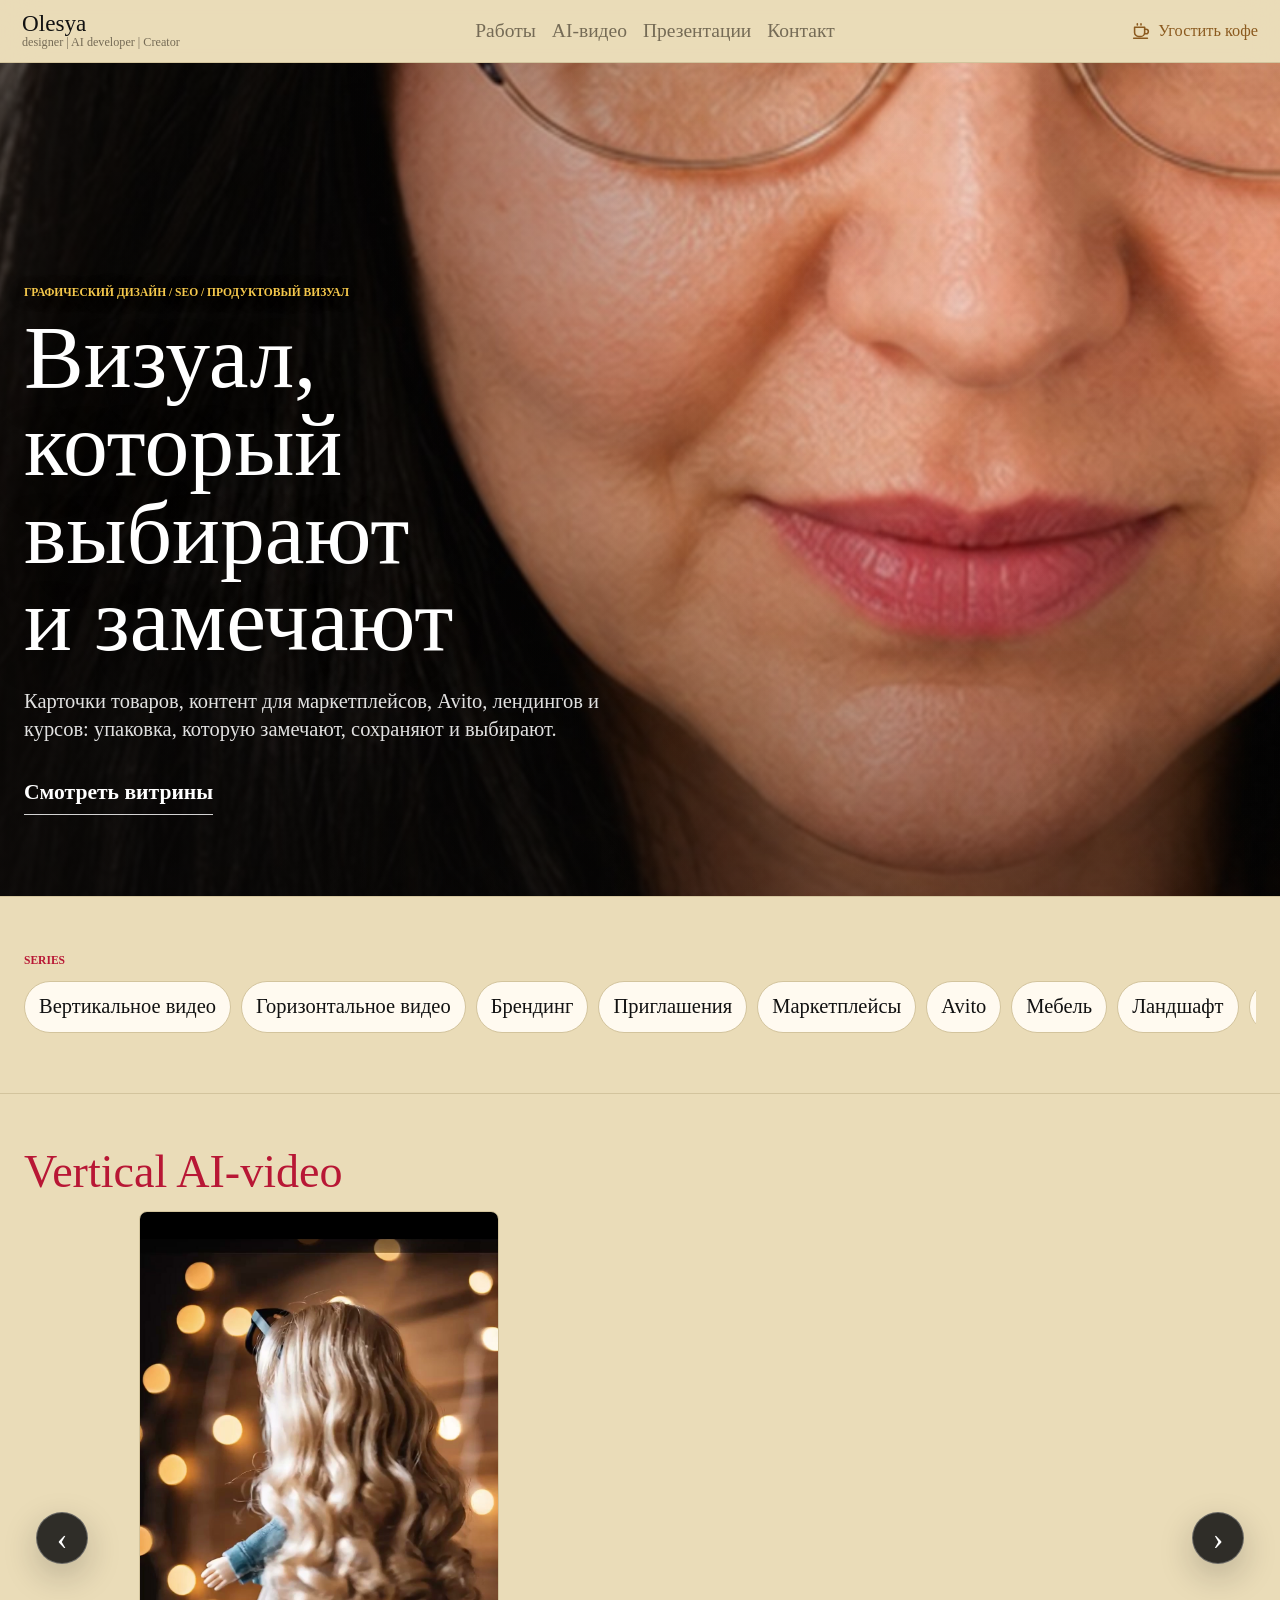
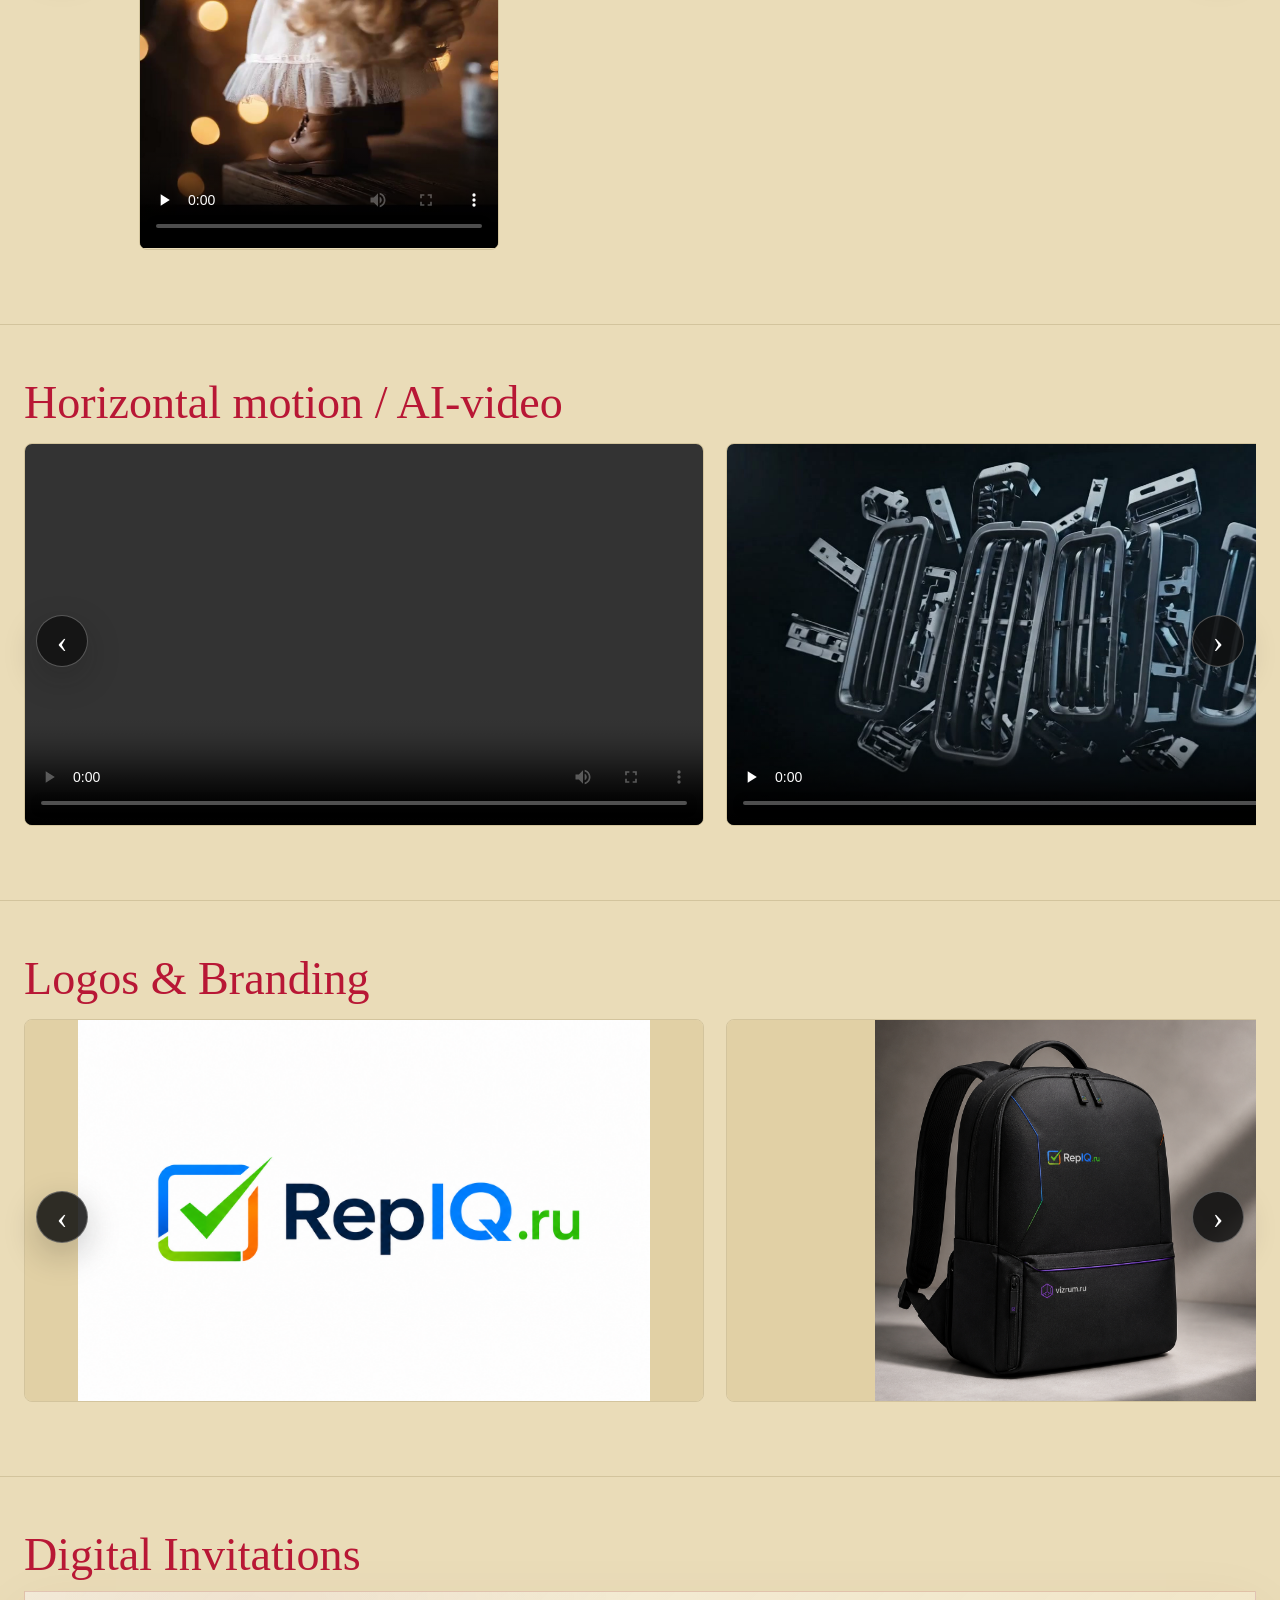
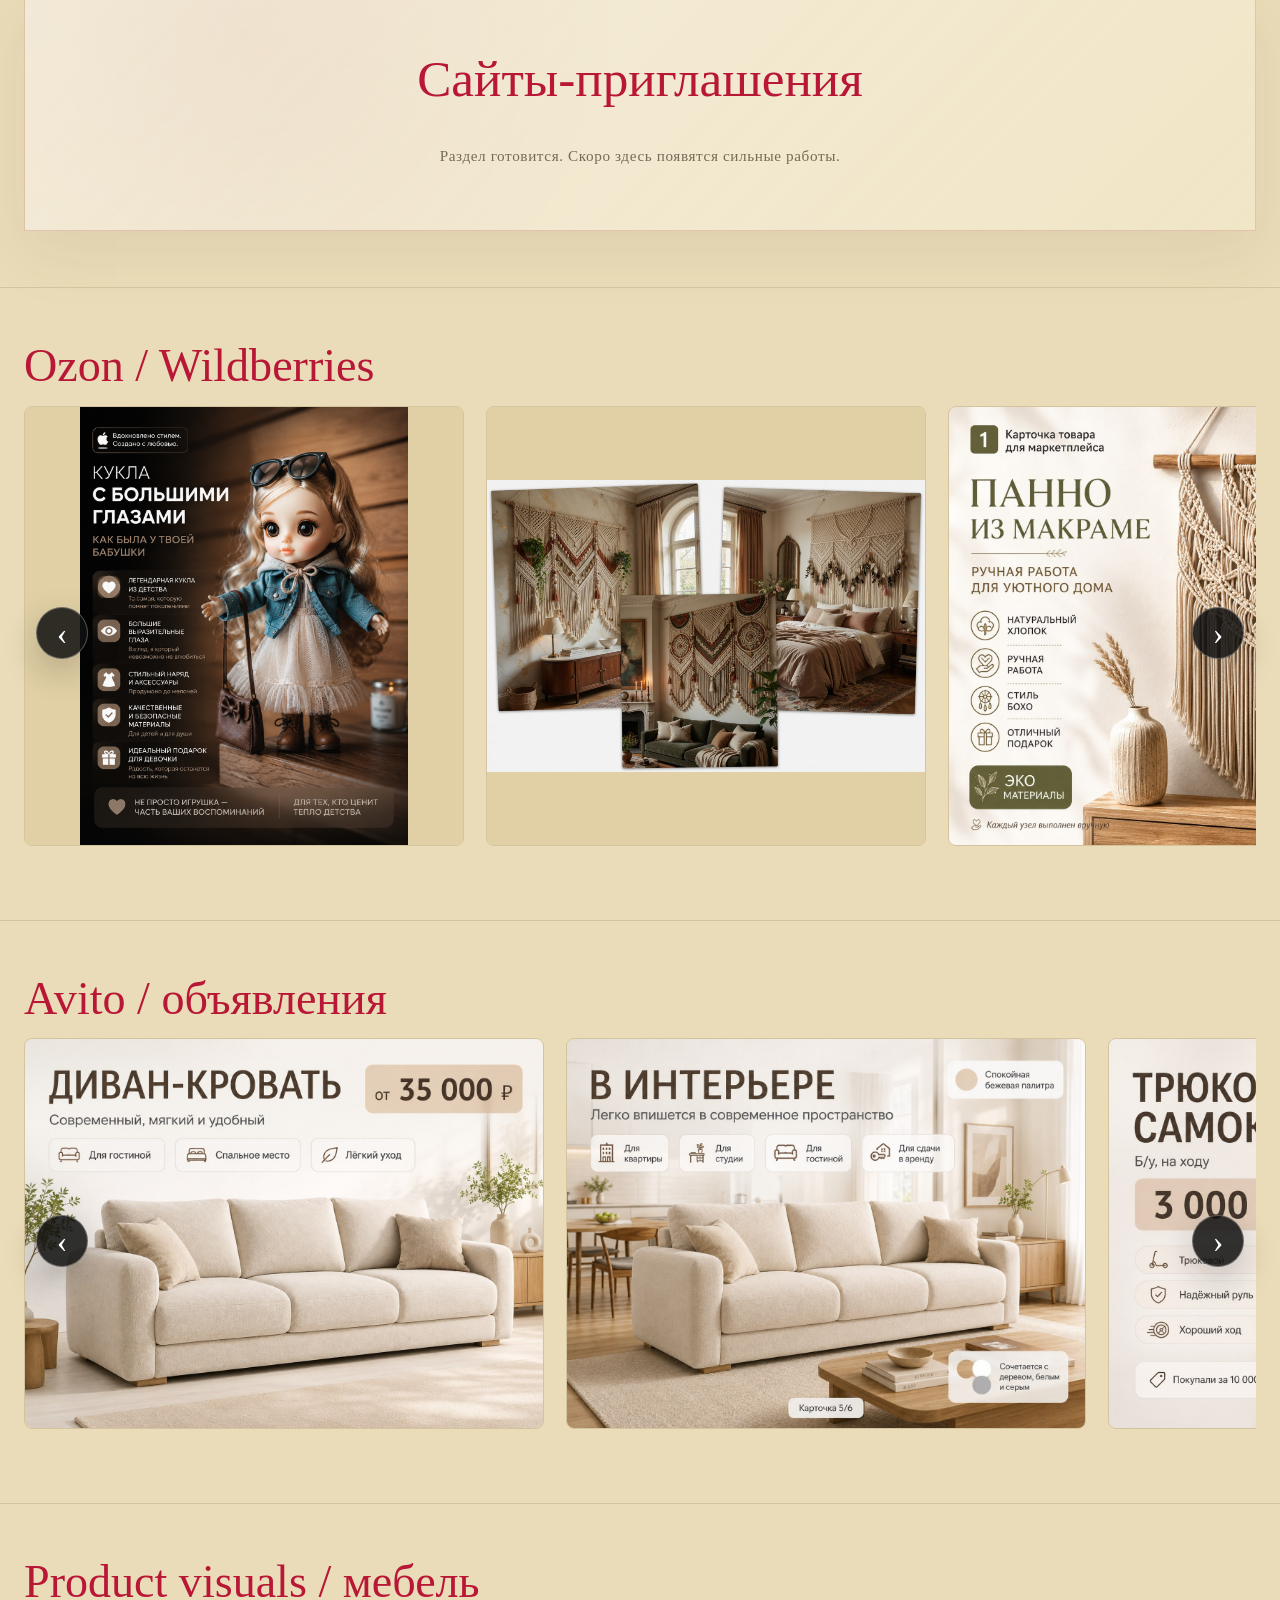
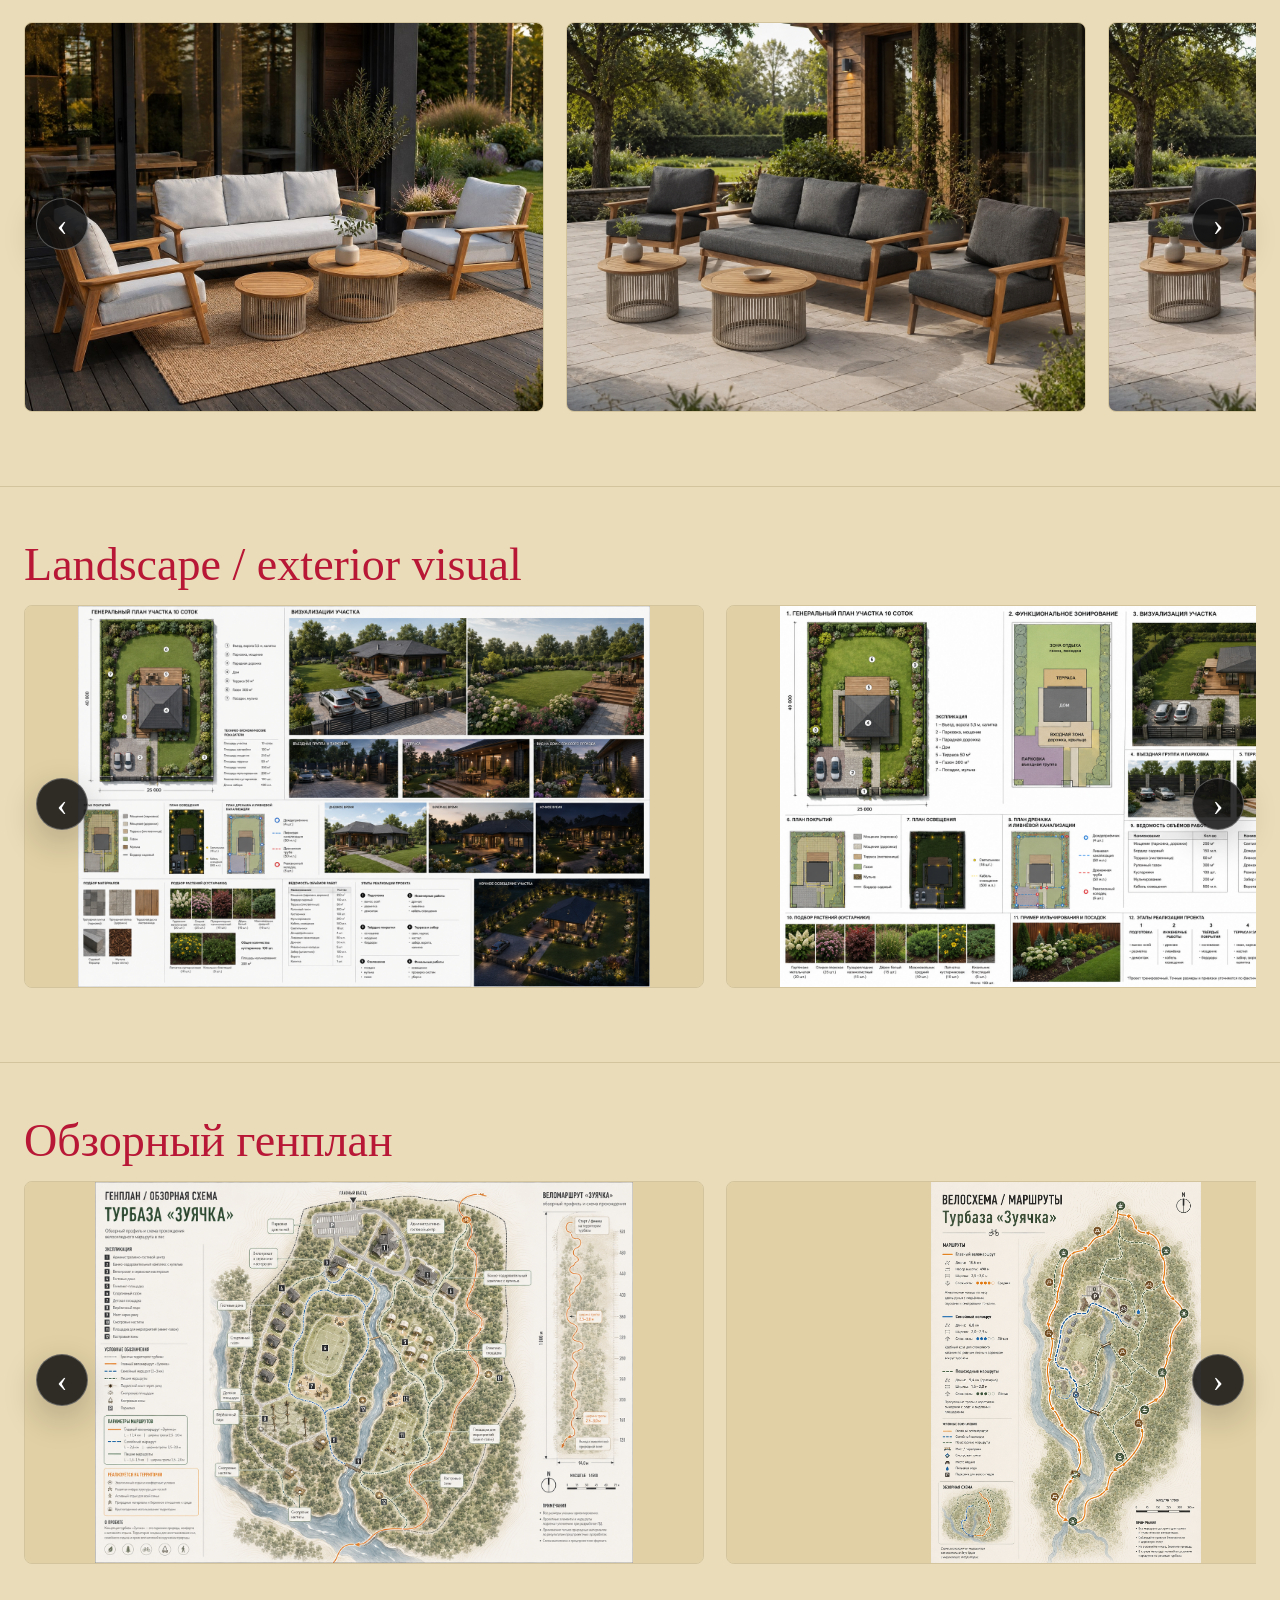
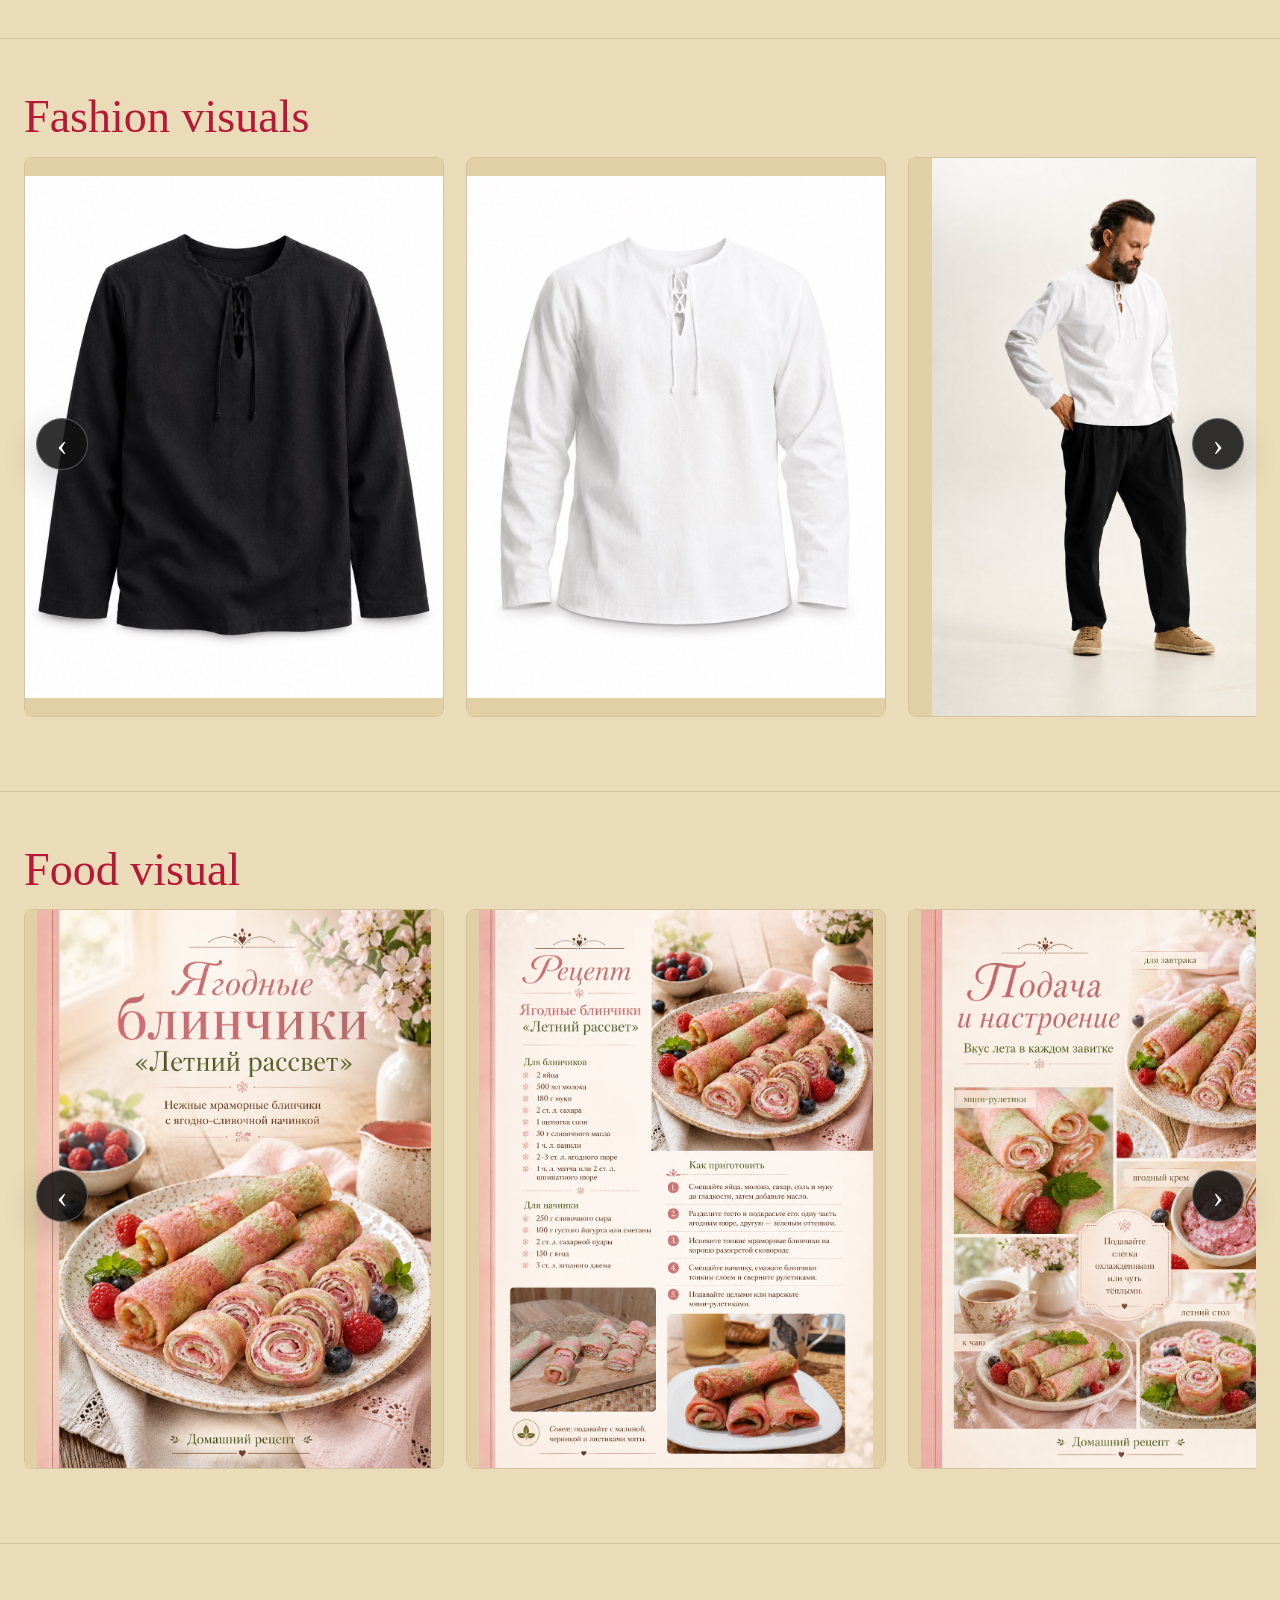
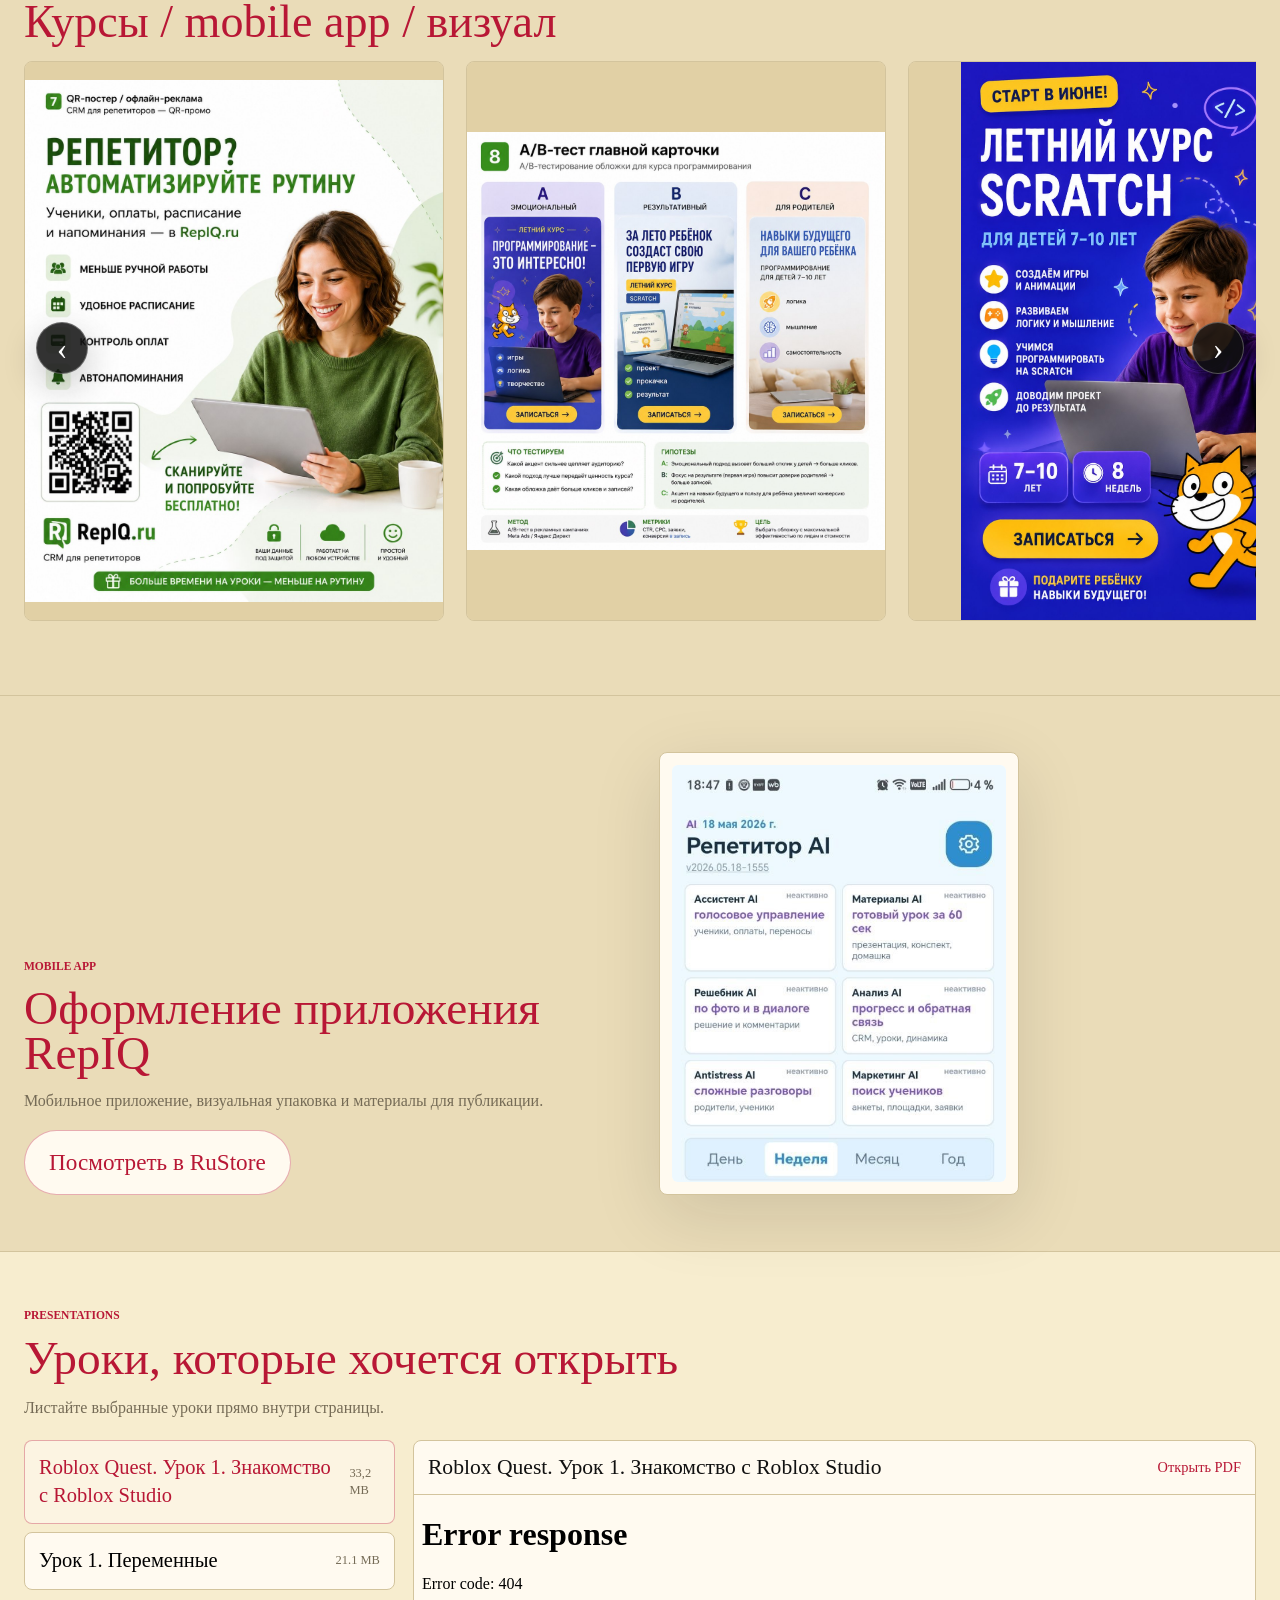
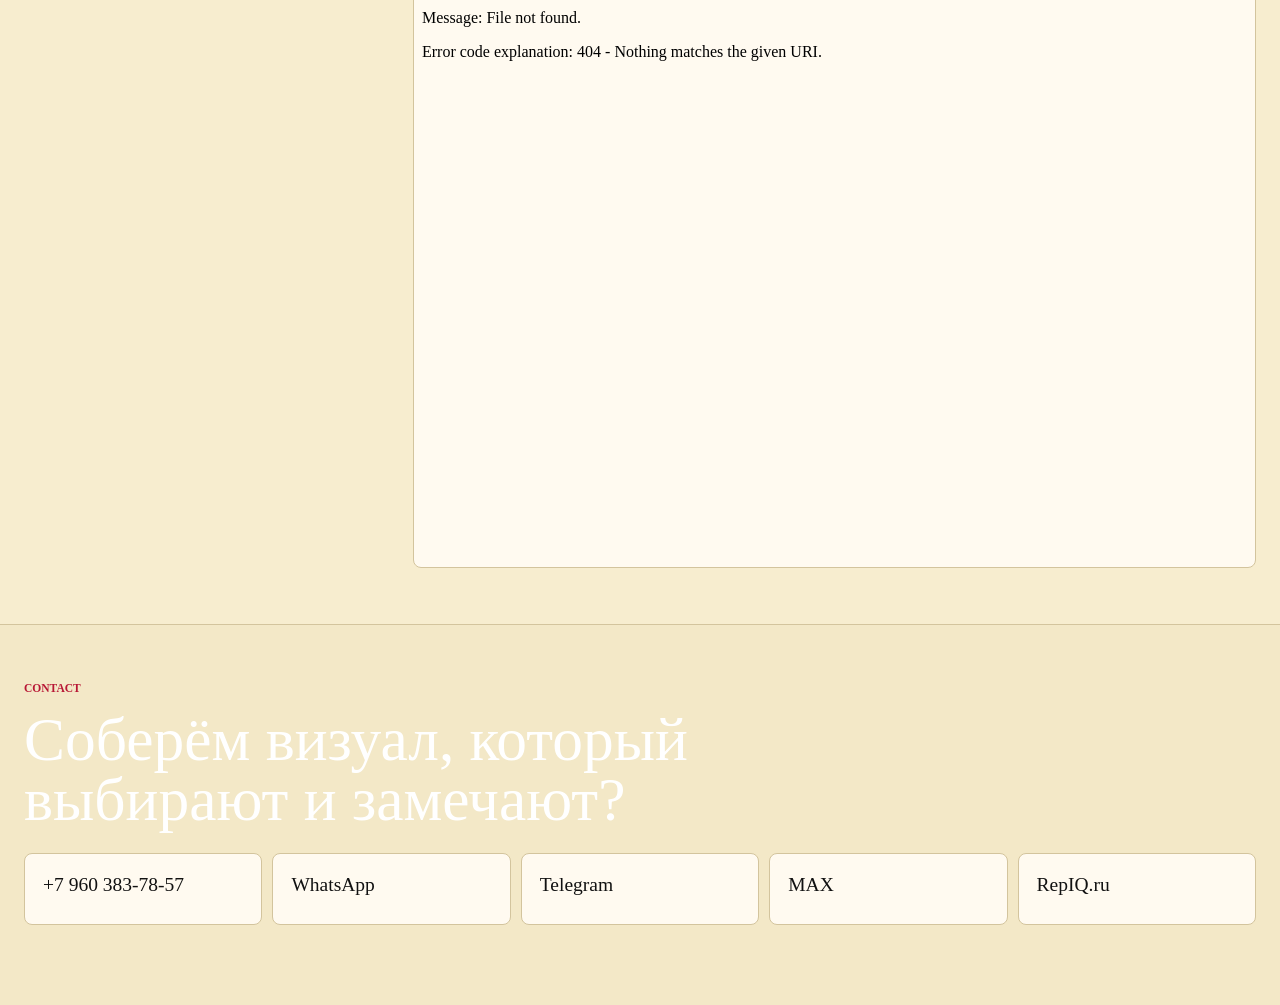
==== commit 645c849c: "Add Creator profile link and simplify hero actions" ====
--- a/index.html
+++ b/index.html
@@ -16,12 +16,12 @@
     <div class="brand" aria-label="Olesya">
       <span>
         <strong>Olesya</strong>
-        <small><span>designer / </span><a class="brand-resume" href="https://olesya.repiq.ru" target="_blank" rel="noreferrer">AI developer</a></small>
+        <small><span>designer | </span><a class="brand-resume" href="https://olesya.repiq.ru" target="_blank" rel="noreferrer">AI developer</a><span> | </span><a class="brand-resume" href="https://olraif.github.io/olesya-ai-creator/" target="_blank" rel="noreferrer">Creator</a></small>
       </span>
     </div>
     <nav class="top-nav" aria-label="Навигация">
       <a href="#work">Работы</a>
-      <a href="#motion-series">AI-видео</a>
+      <a href="#vertical-video">AI-видео</a>
       <a href="#presentations">Презентации</a>
       <a href="#contact">Контакт</a>
     </nav>
@@ -44,7 +44,6 @@
         <p>Карточки товаров, контент для маркетплейсов, Avito, лендингов и курсов: упаковка, которую замечают, сохраняют и выбирают.</p>
         <div class="hero-actions">
           <a class="underline-link light" href="#work">Смотреть витрины</a>
-          <a class="underline-link light muted" href="#presentations">Курс Python</a>
         </div>
       </div>
     </section>
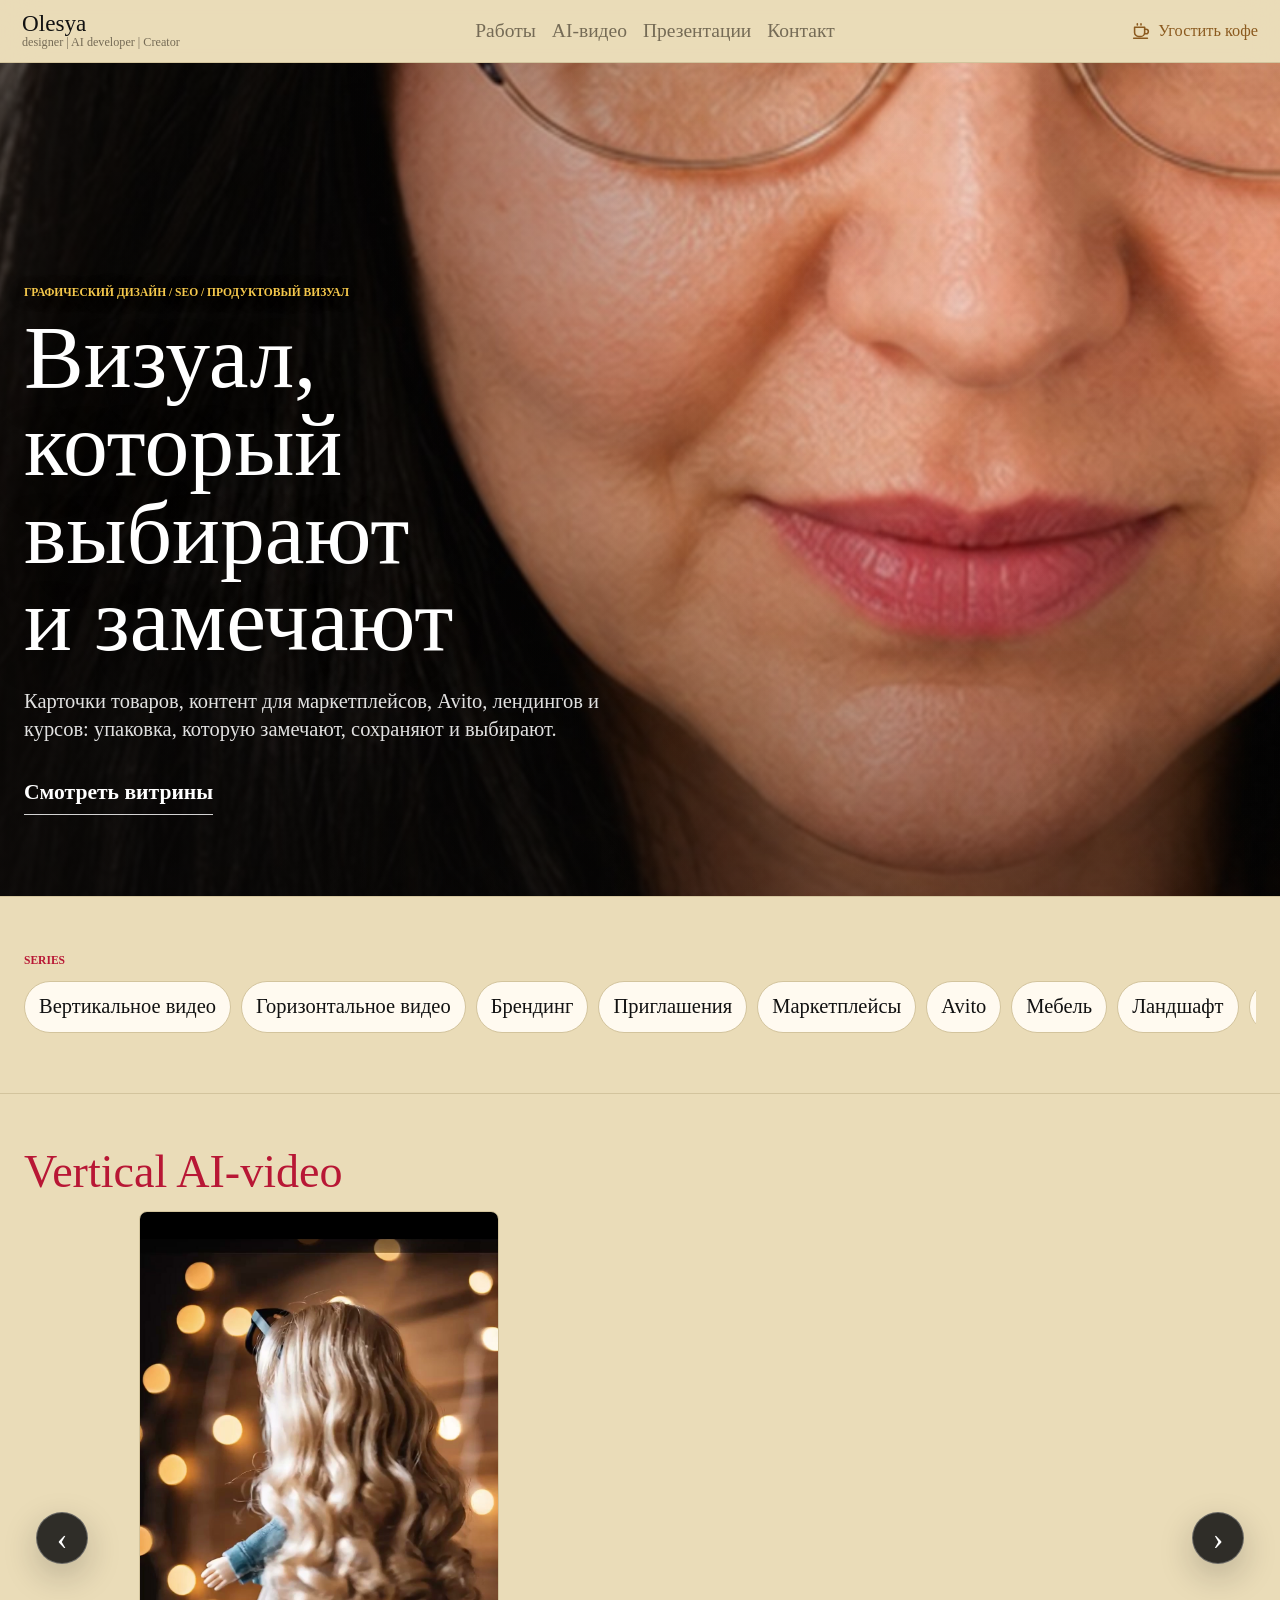
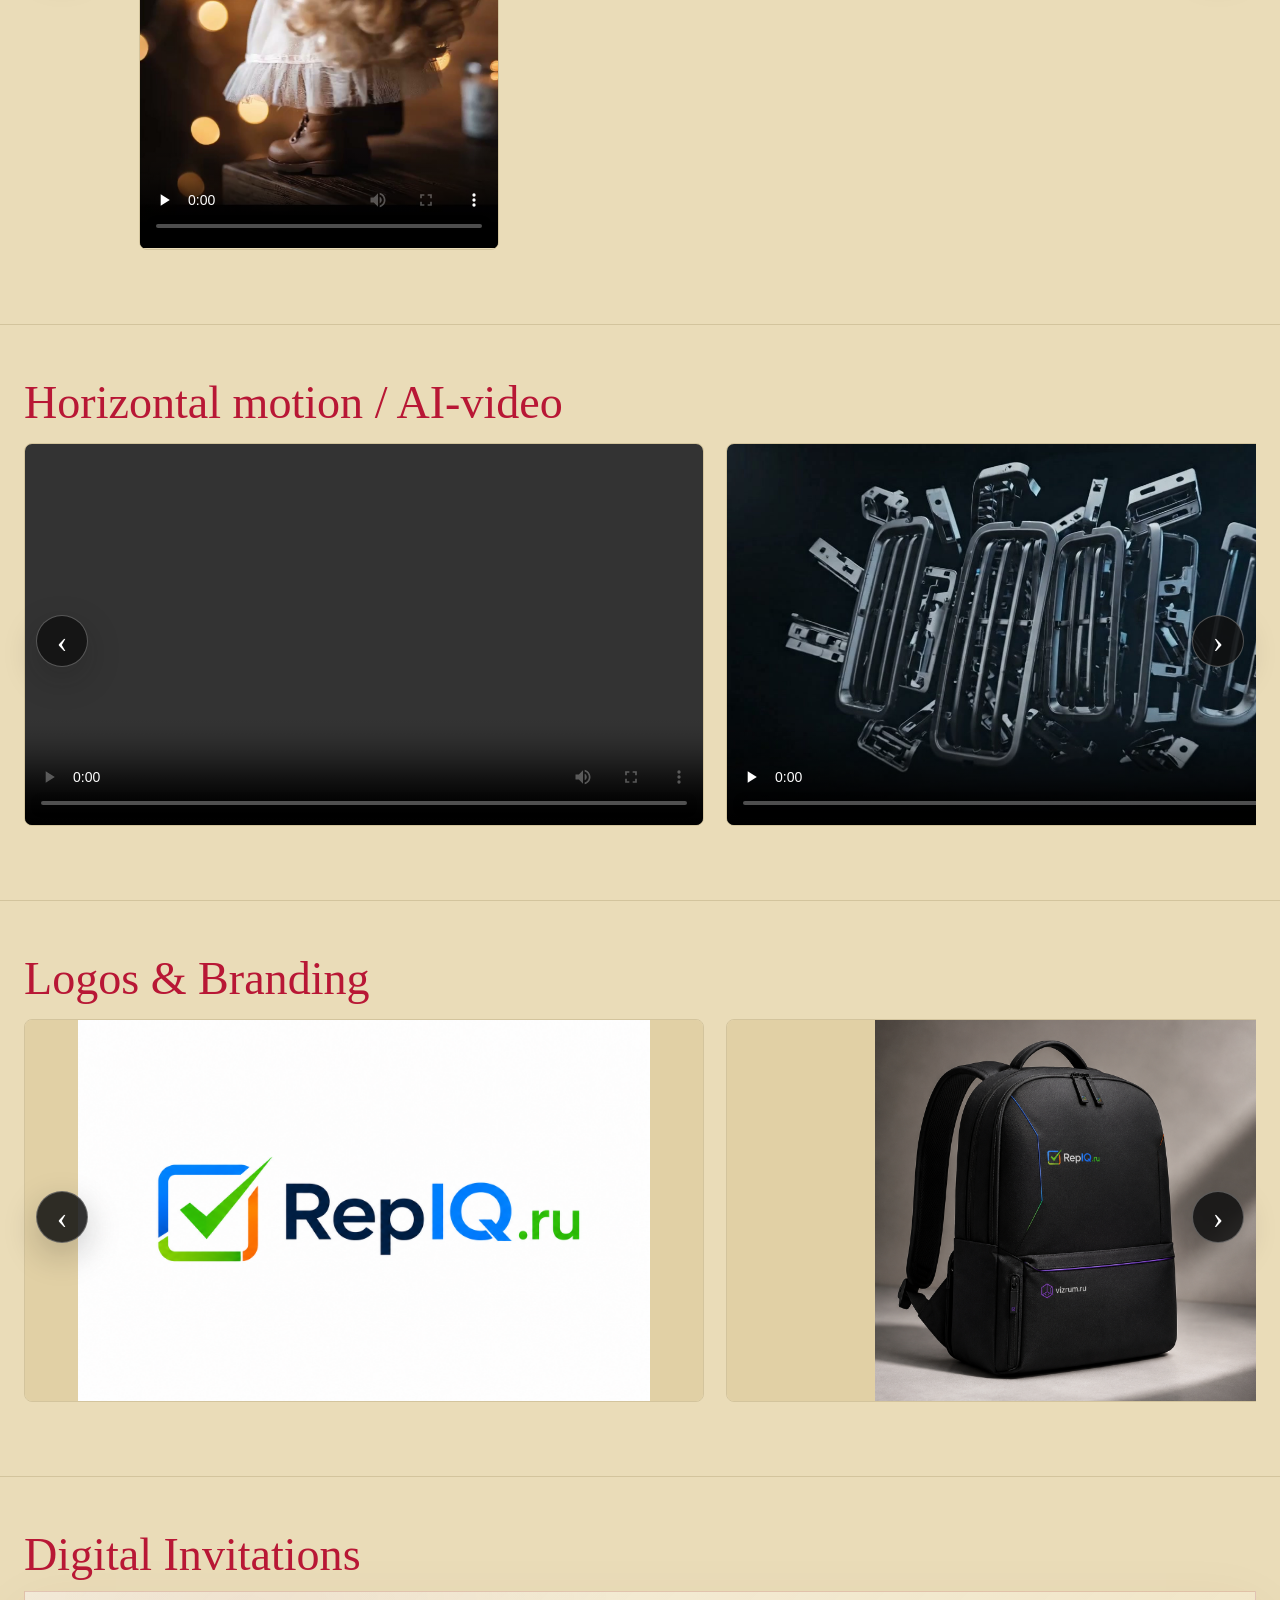
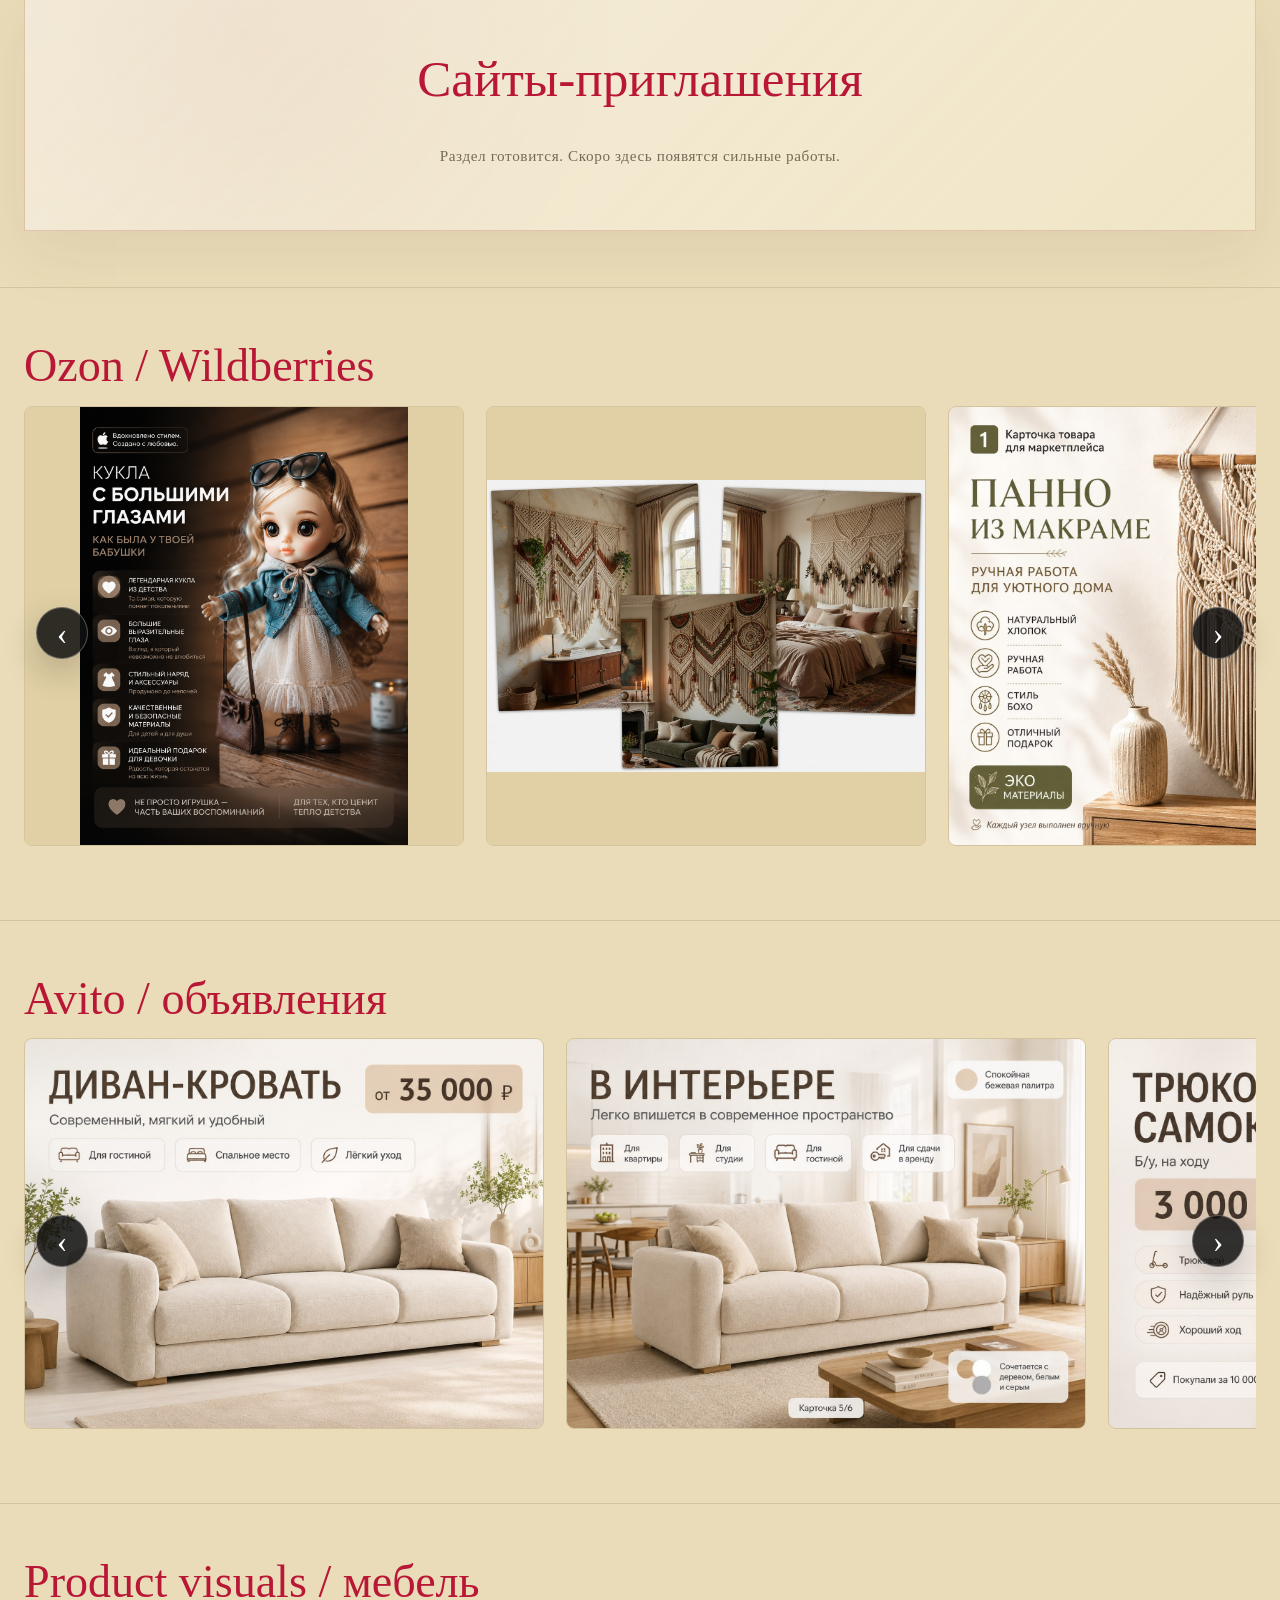
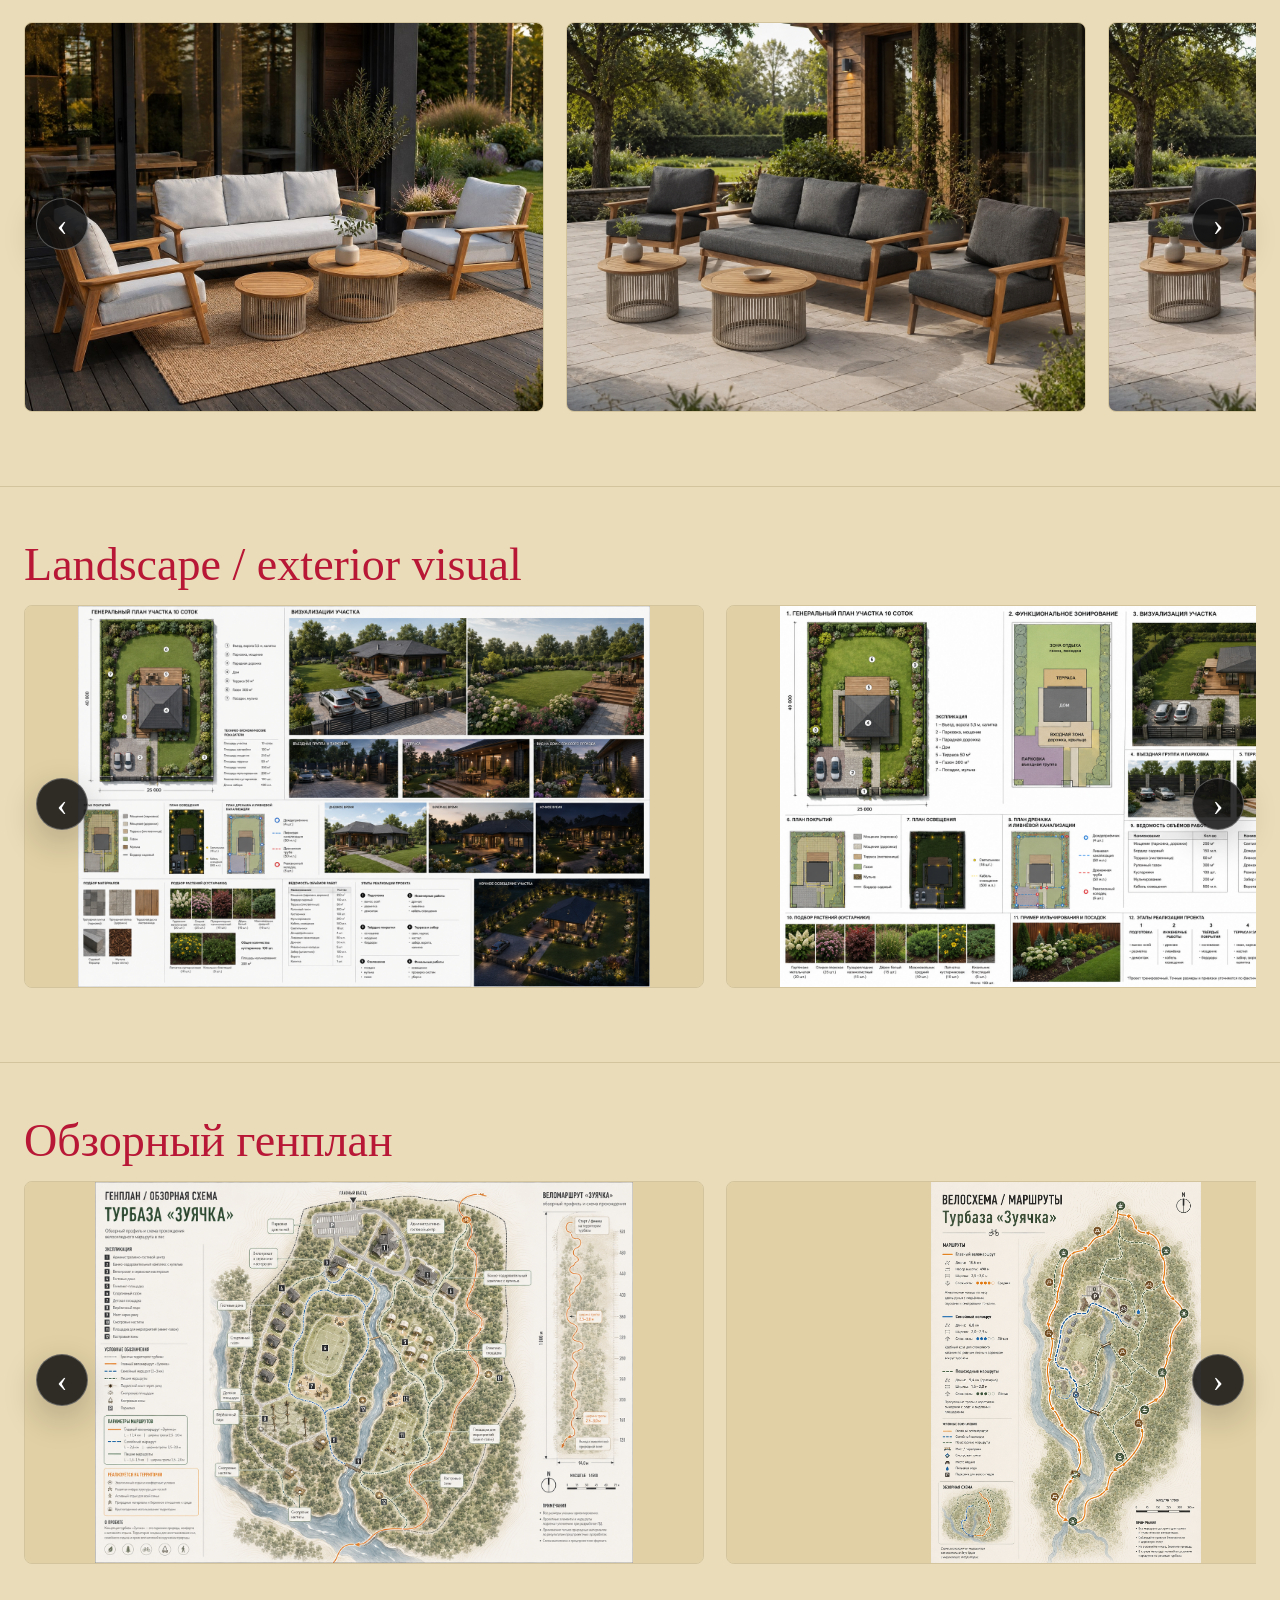
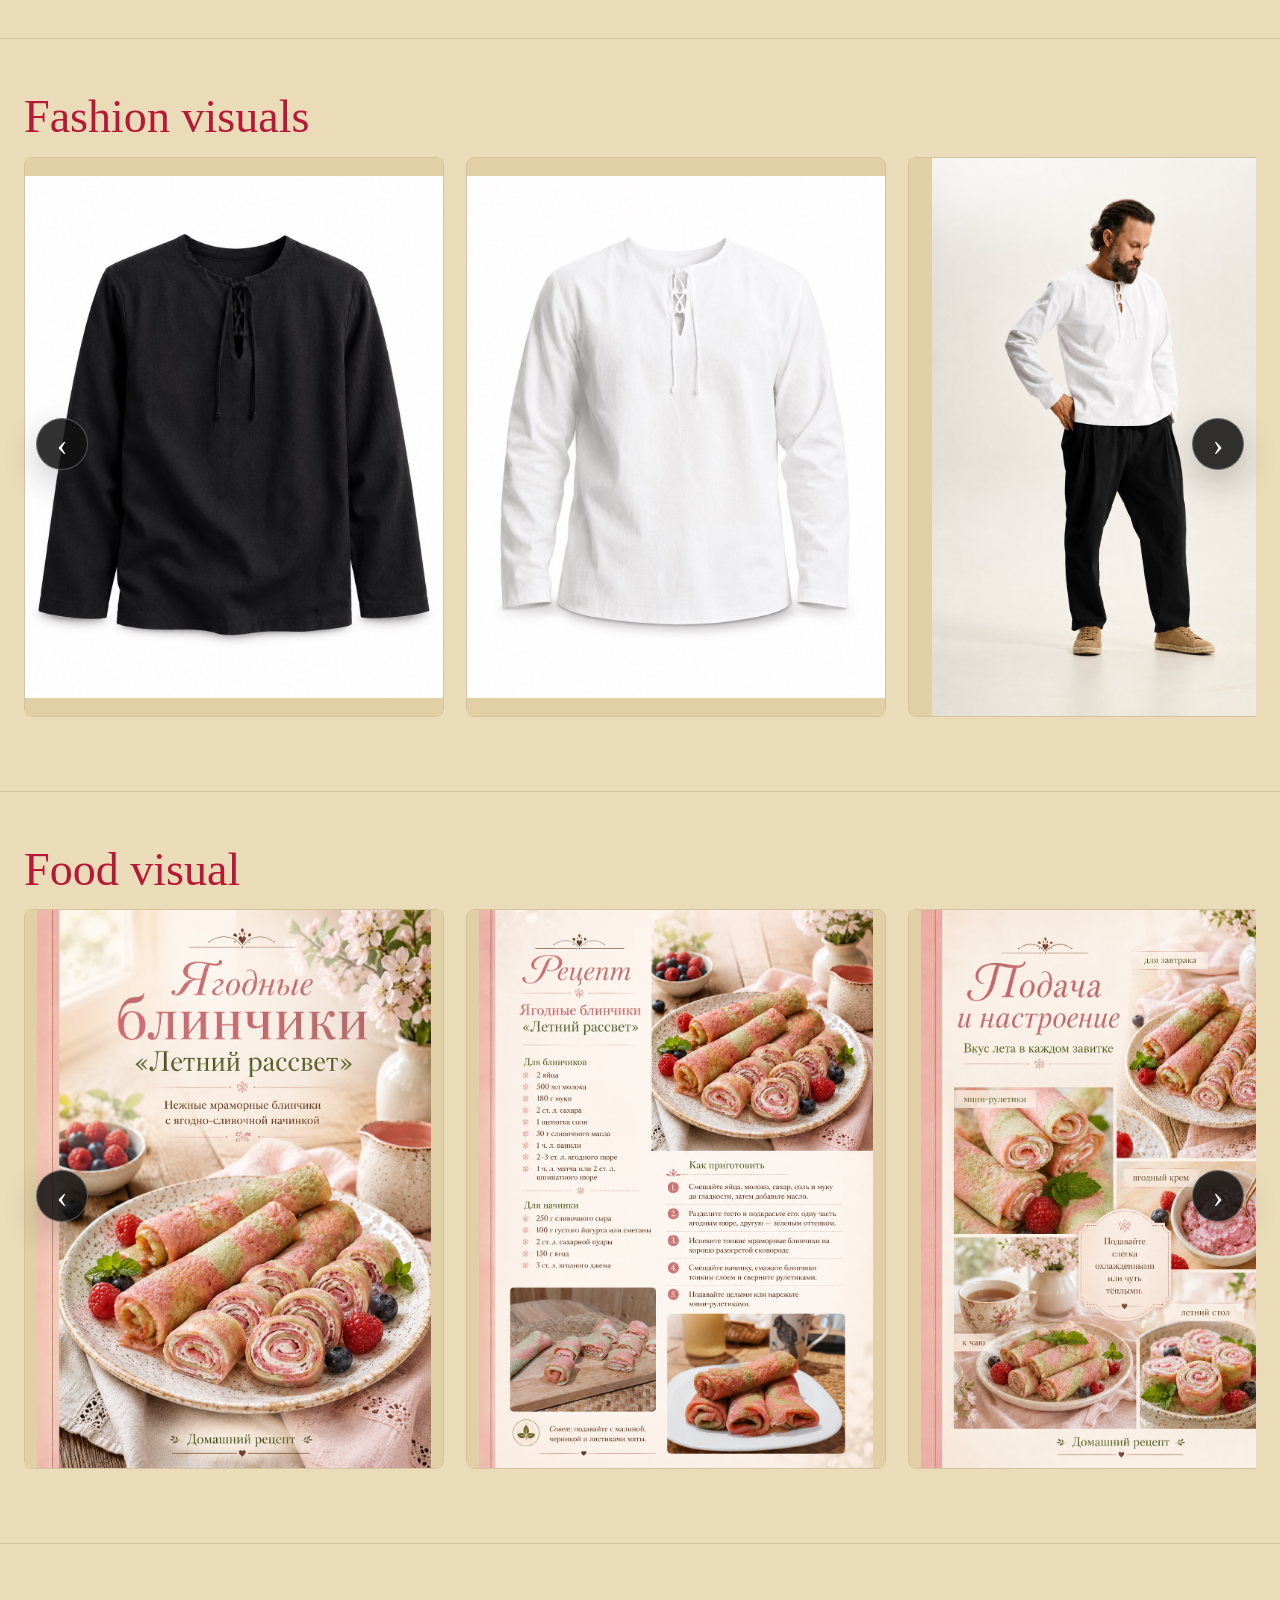
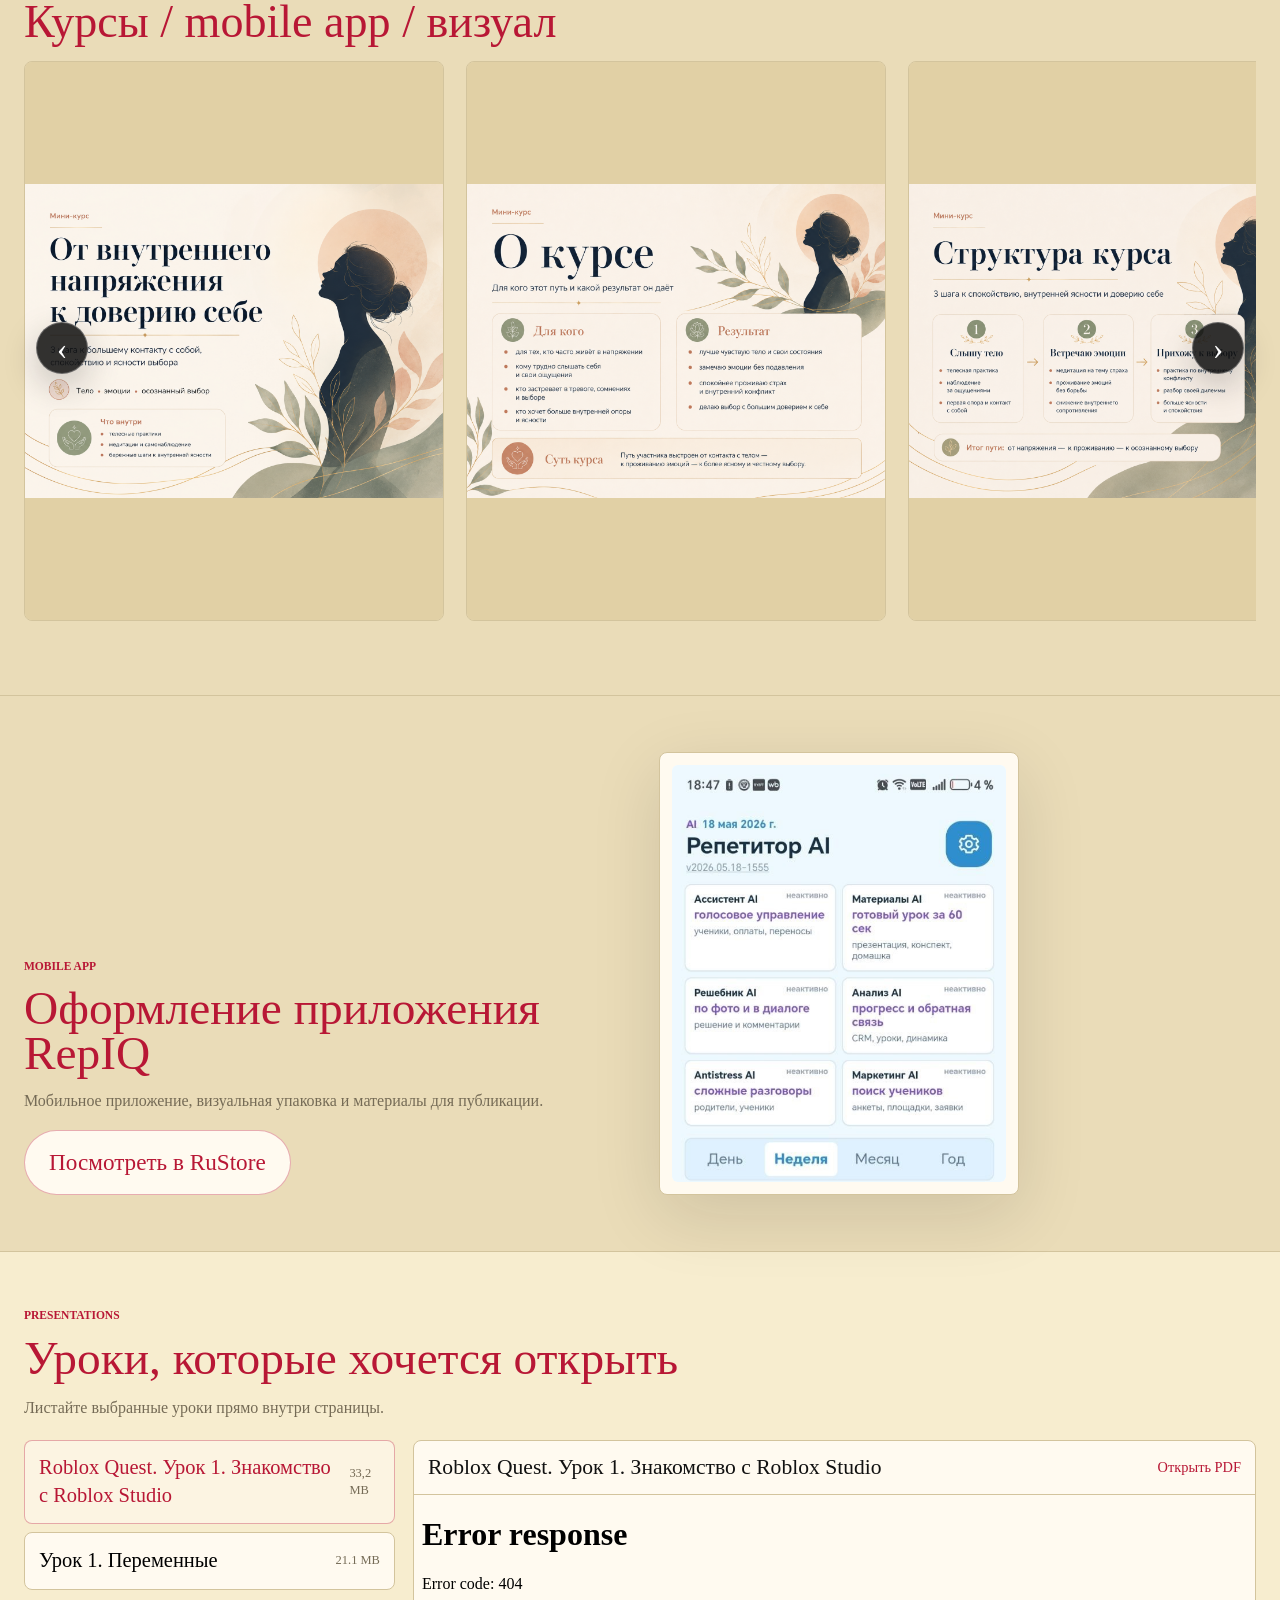
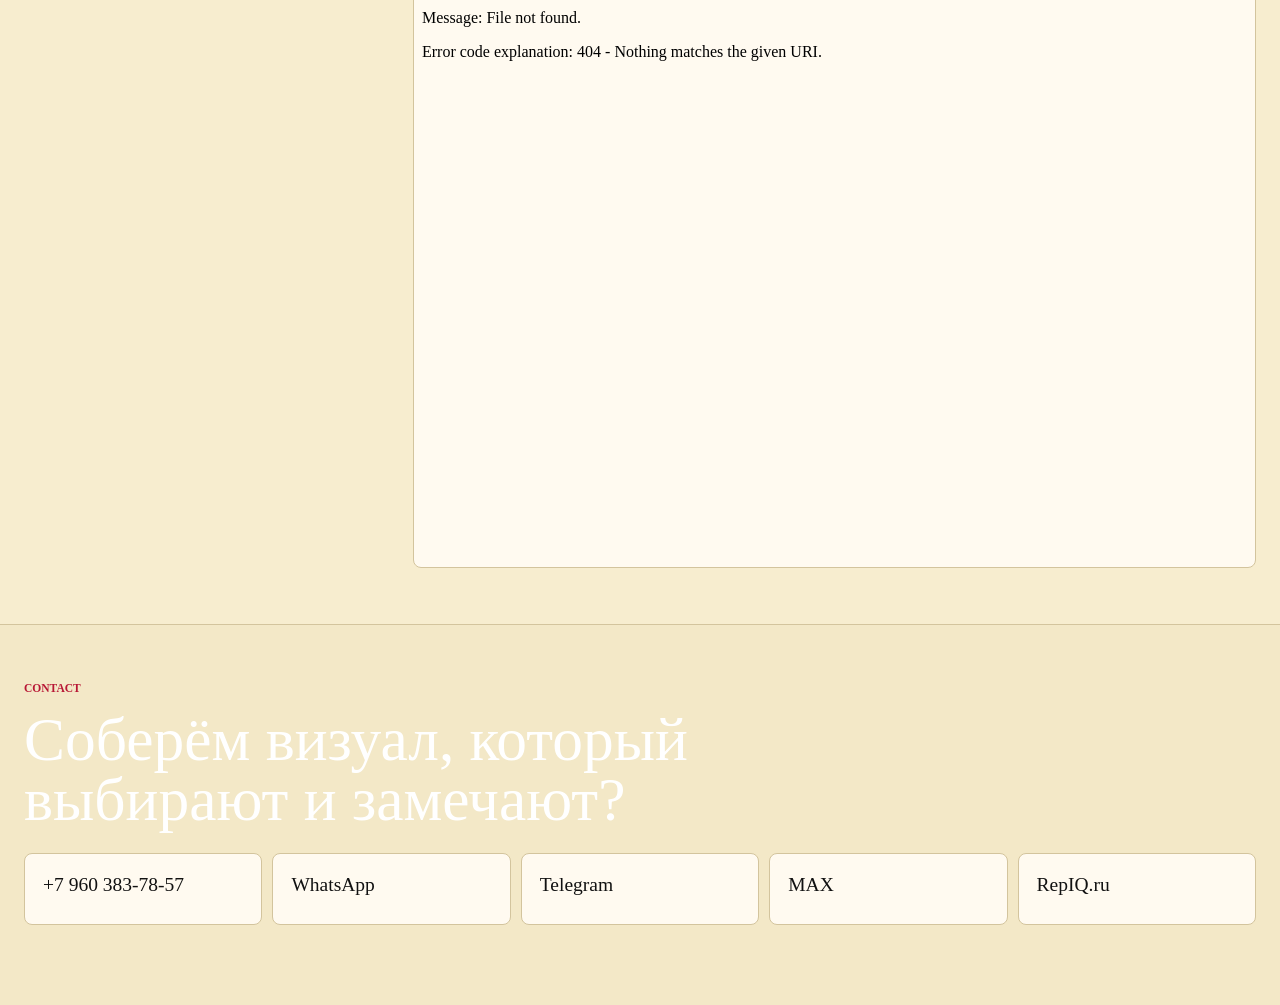
==== commit 07a6d077: "Add self trust mini course visuals" ====
--- a/index.html
+++ b/index.html
@@ -115,7 +115,7 @@
     </article>
   </div>
 
-  <script src="portfolio-data.js?v=20260627-1"></script>
-  <script src="app.js?v=20260627-1"></script>
+  <script src="portfolio-data.js?v=20260709-1"></script>
+  <script src="app.js?v=20260709-1"></script>
 </body>
 </html>
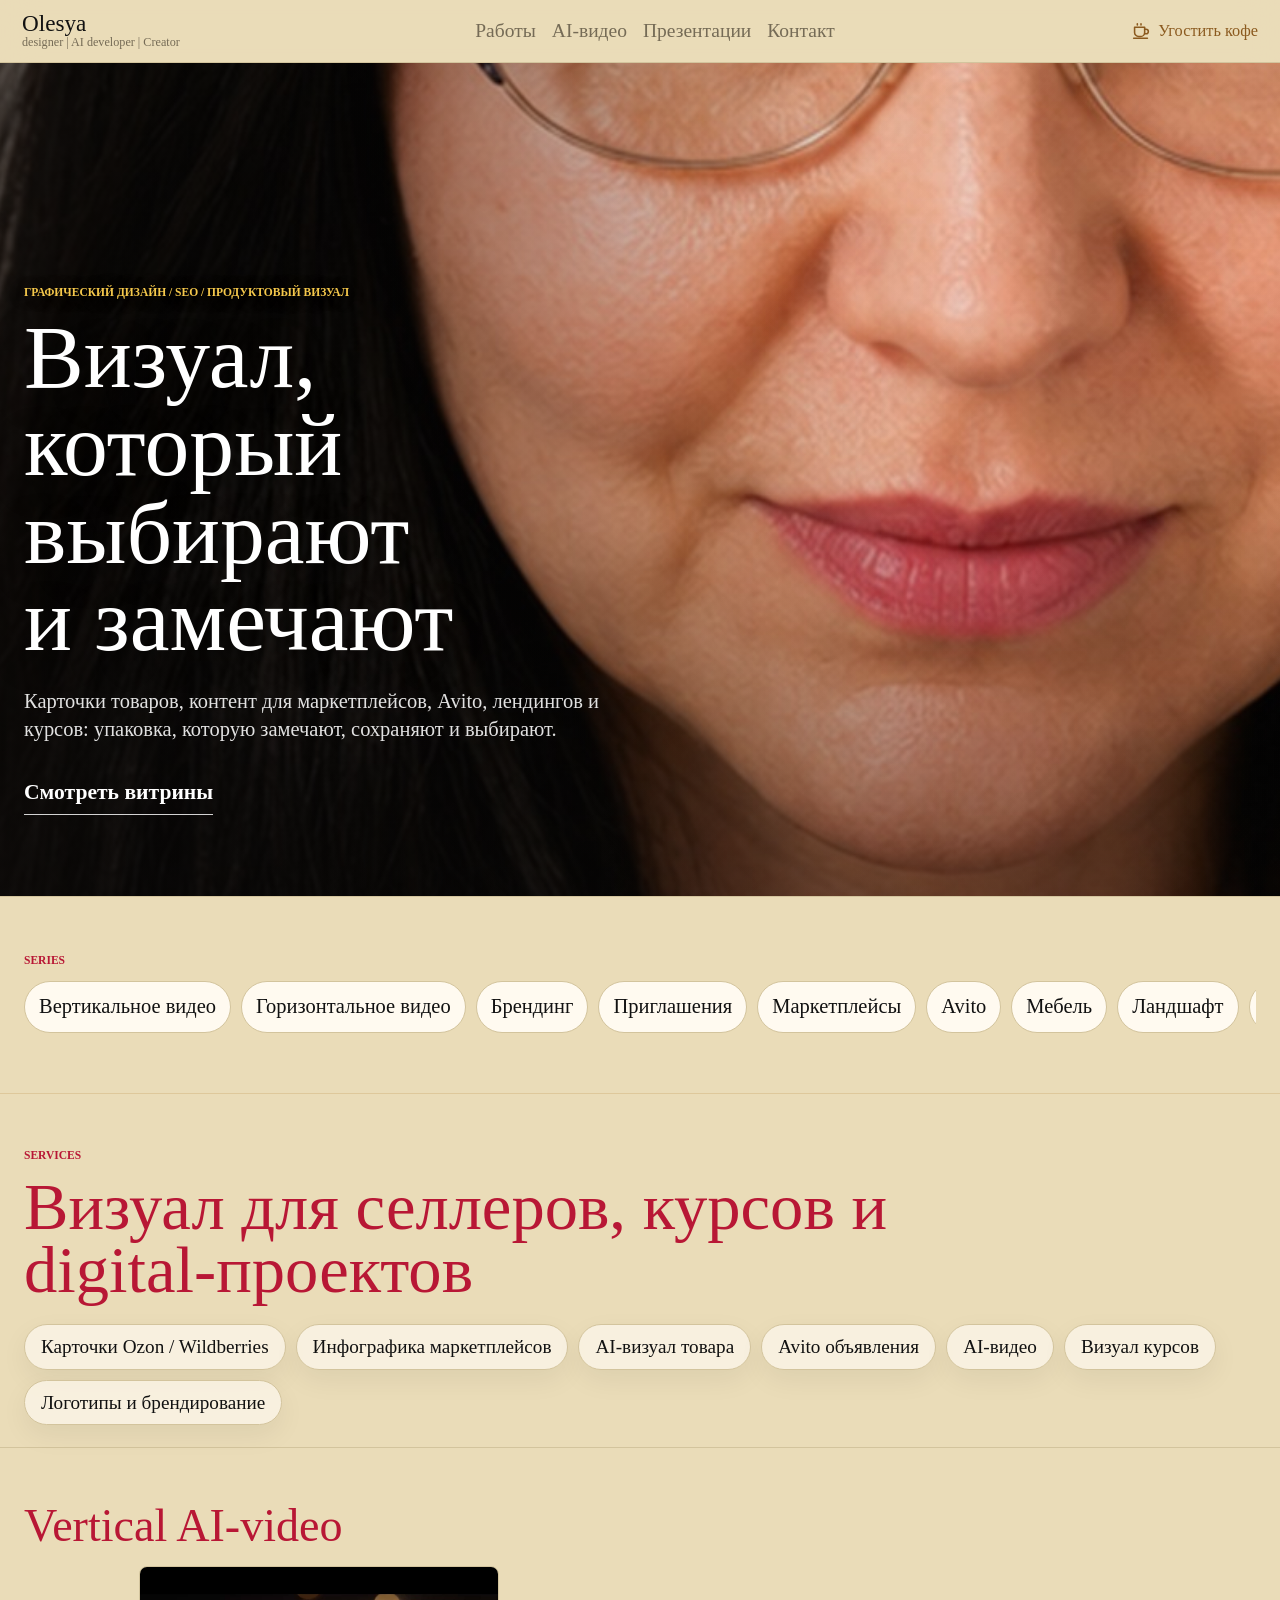
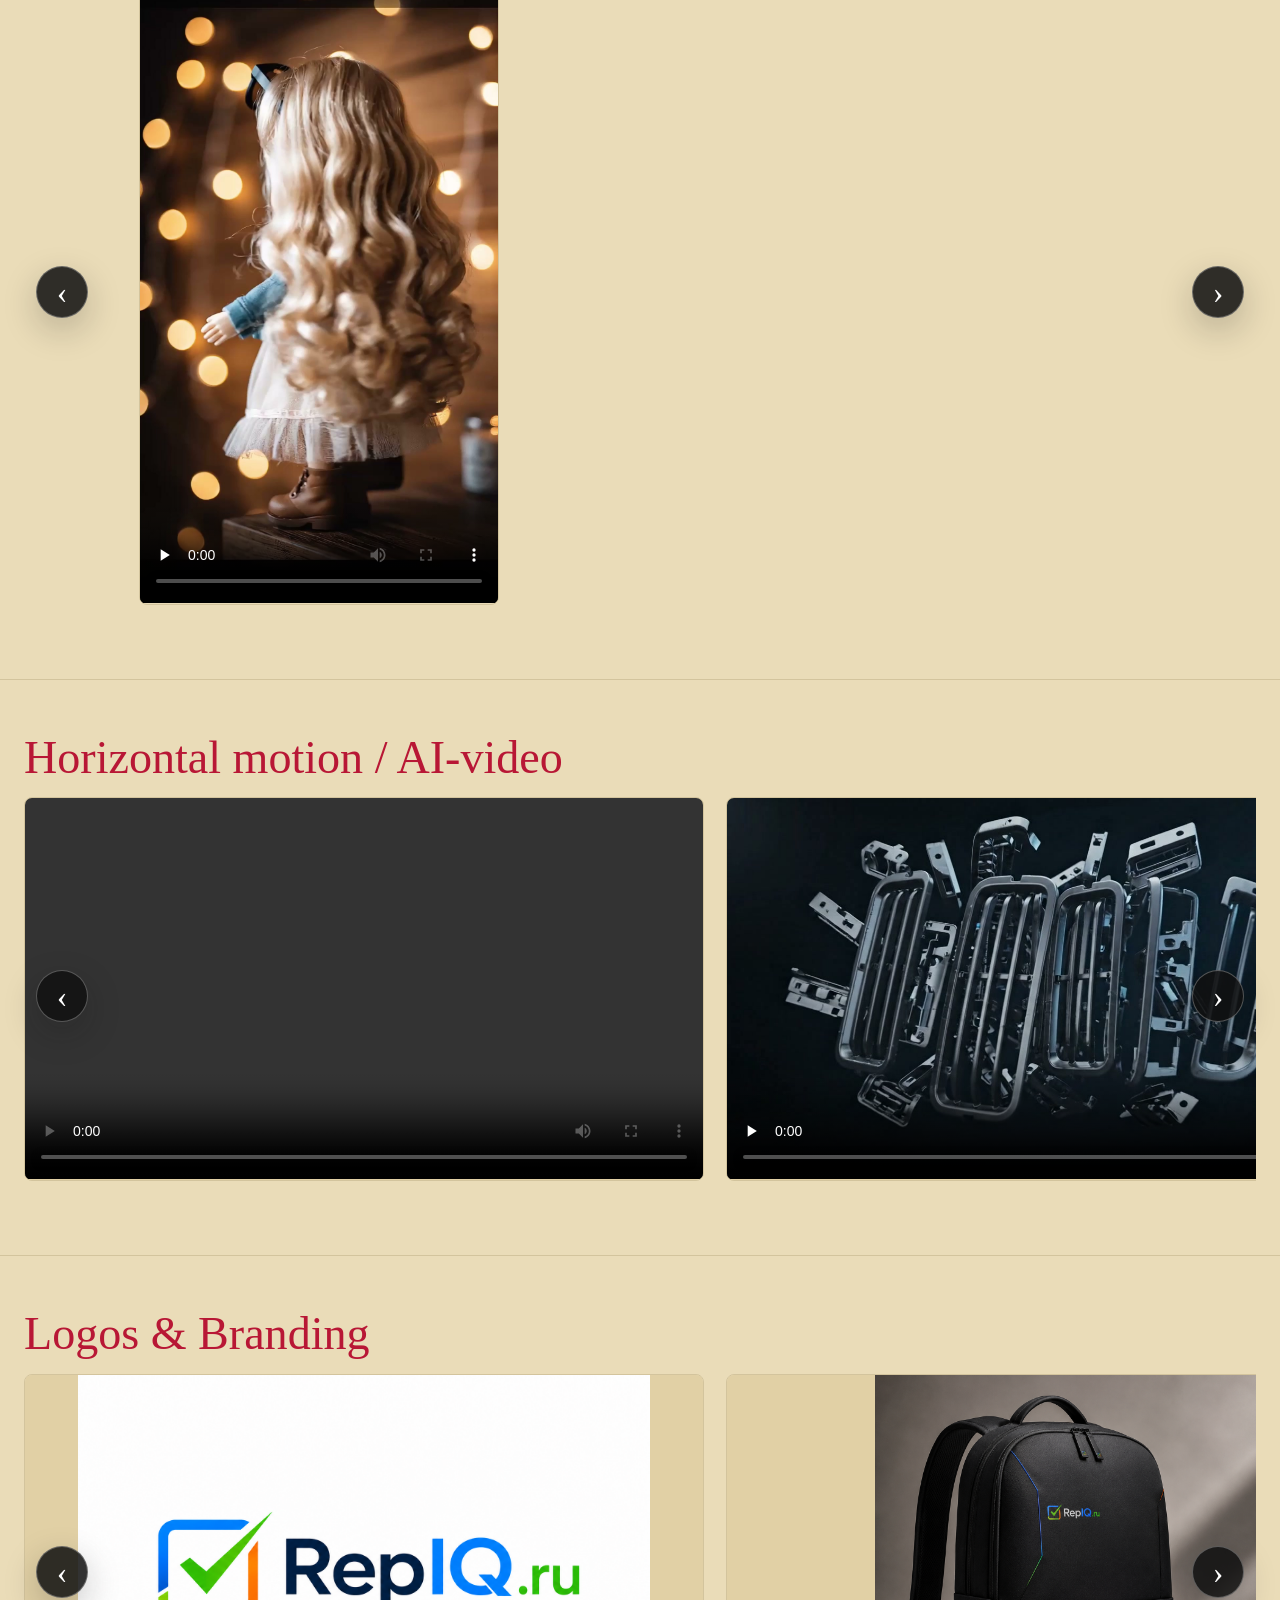
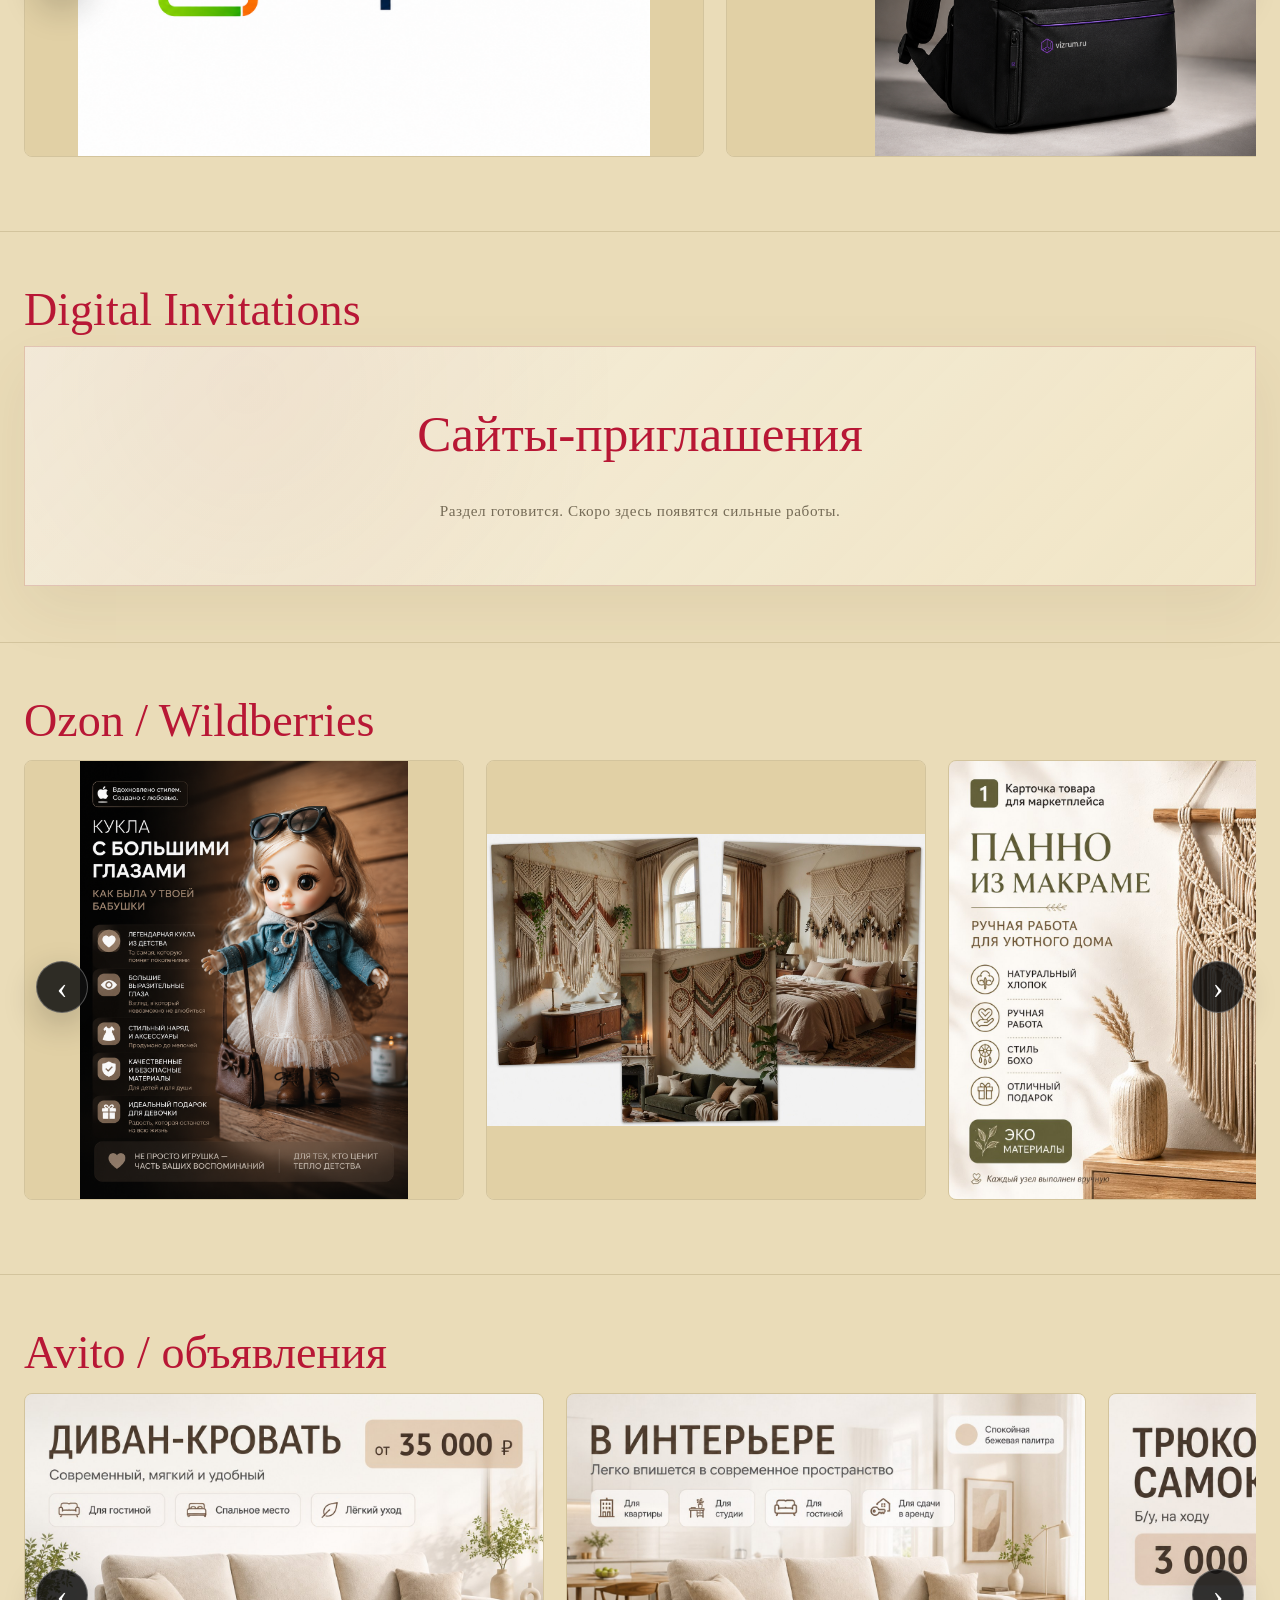
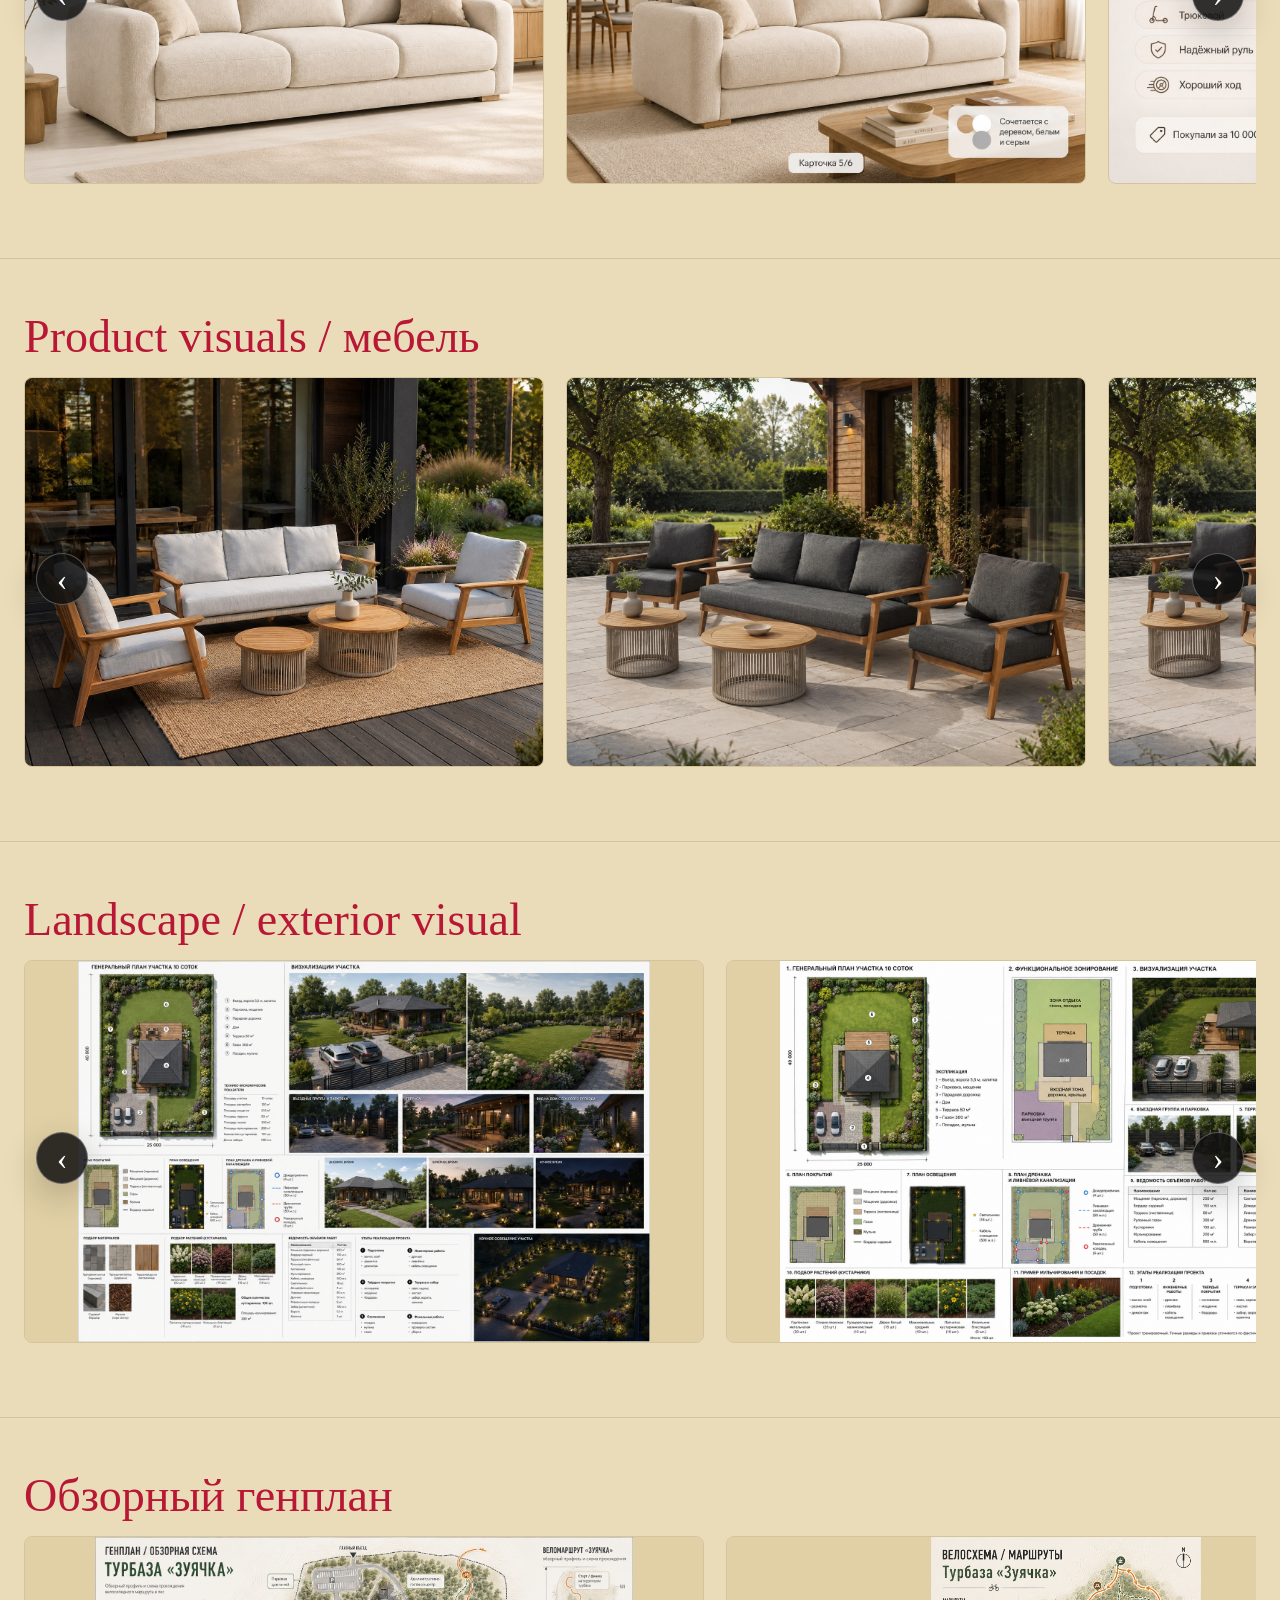
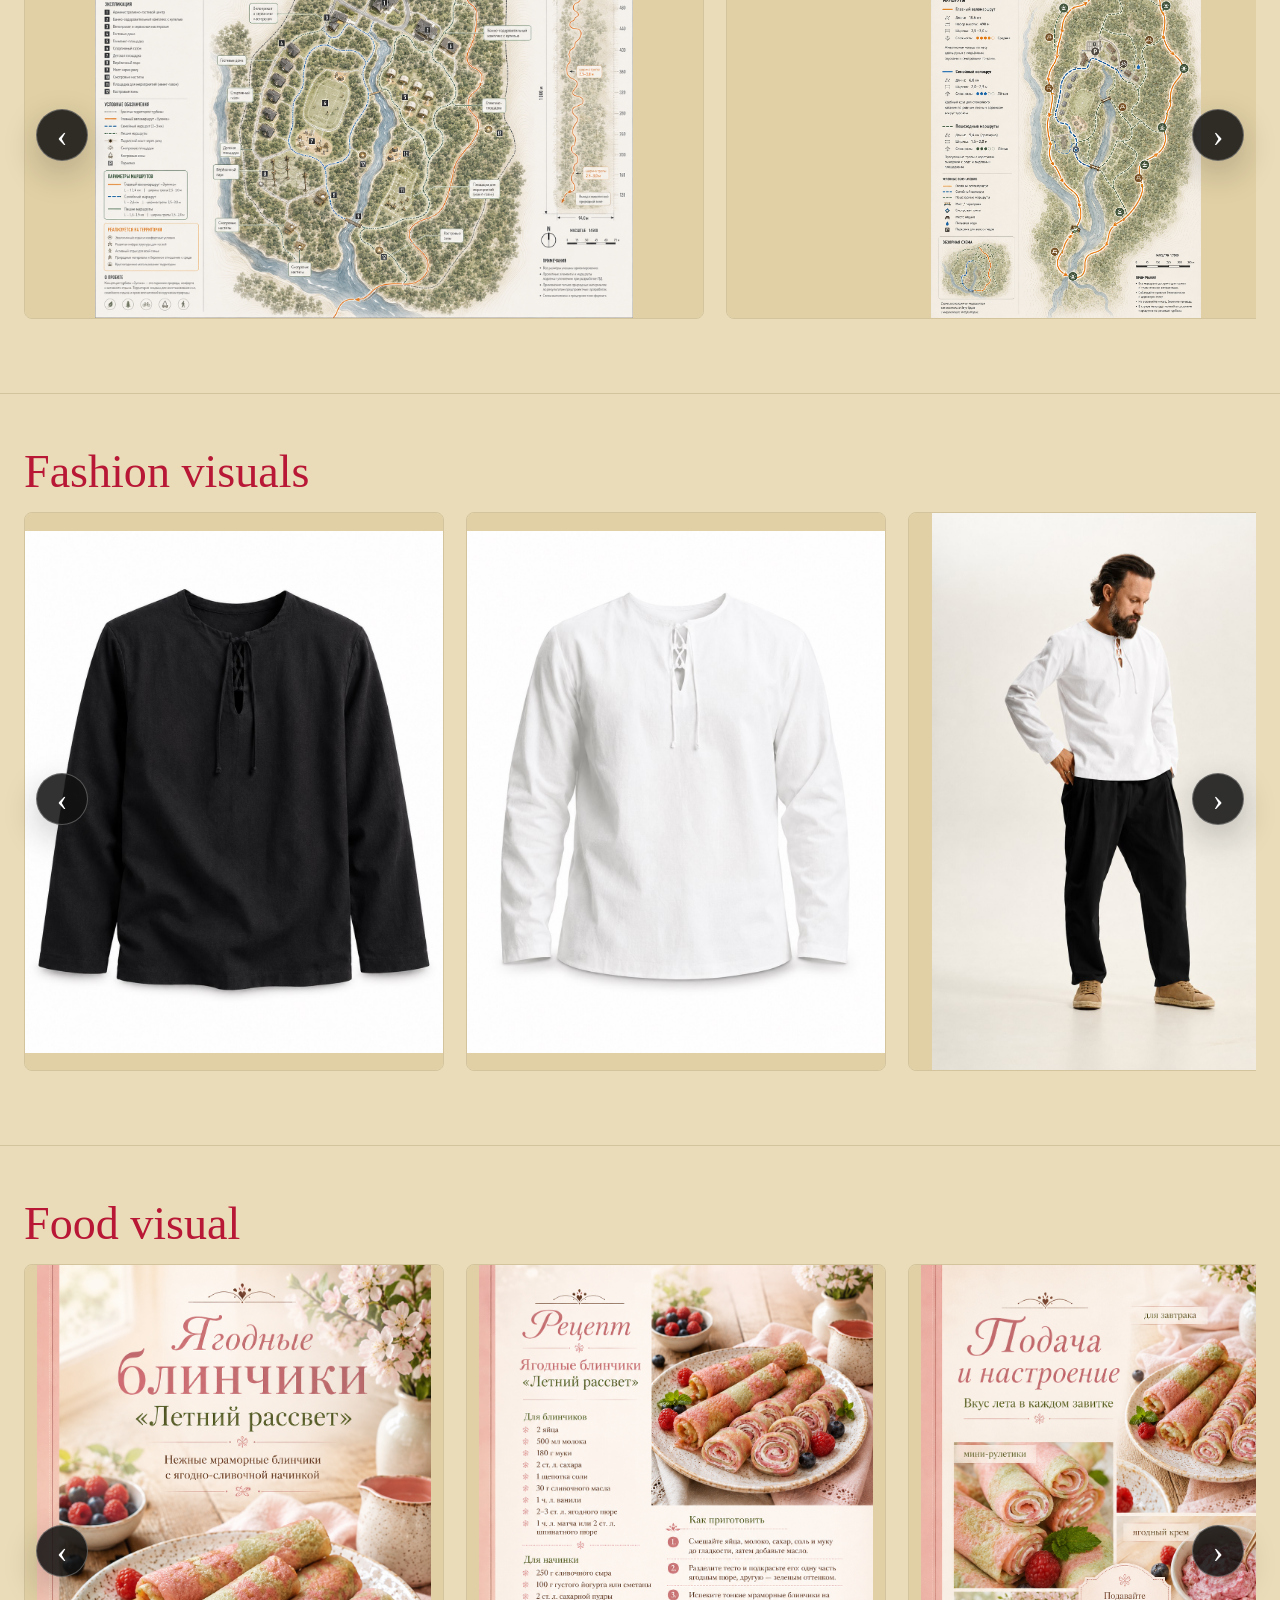
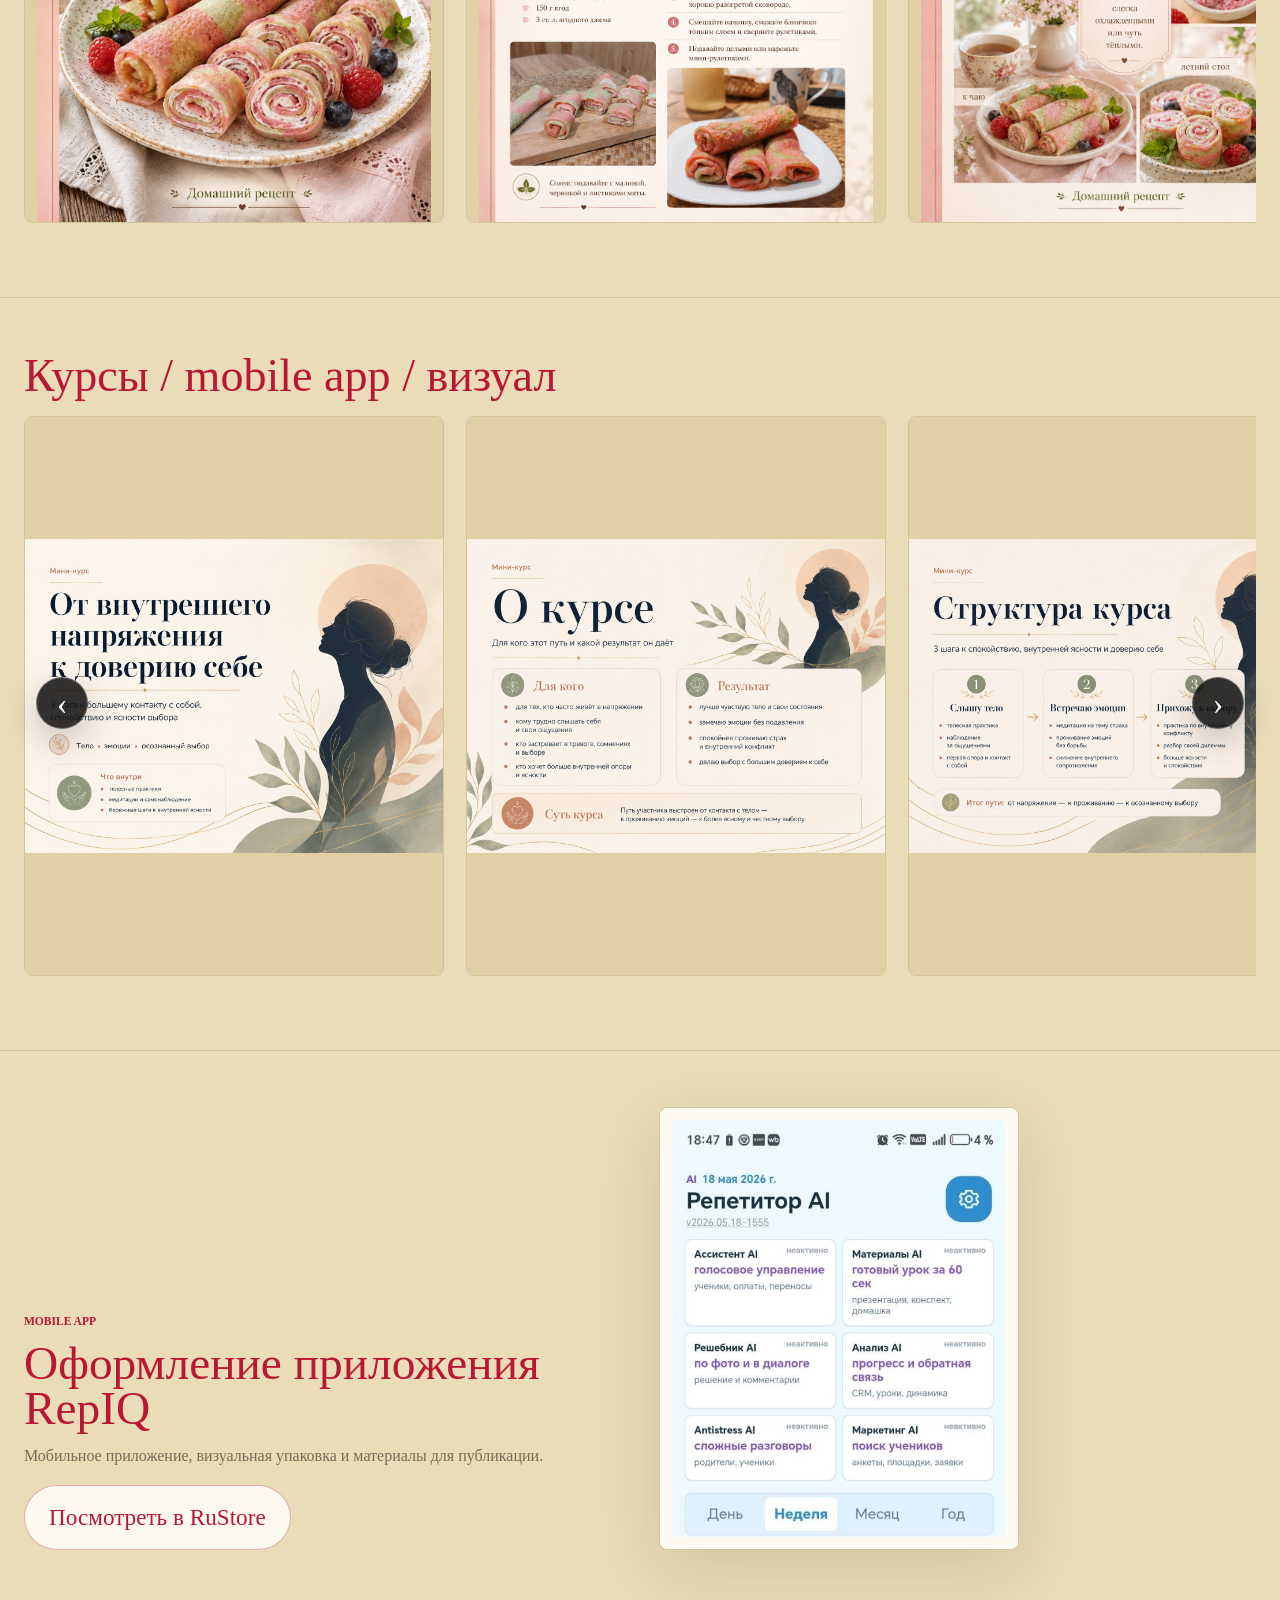
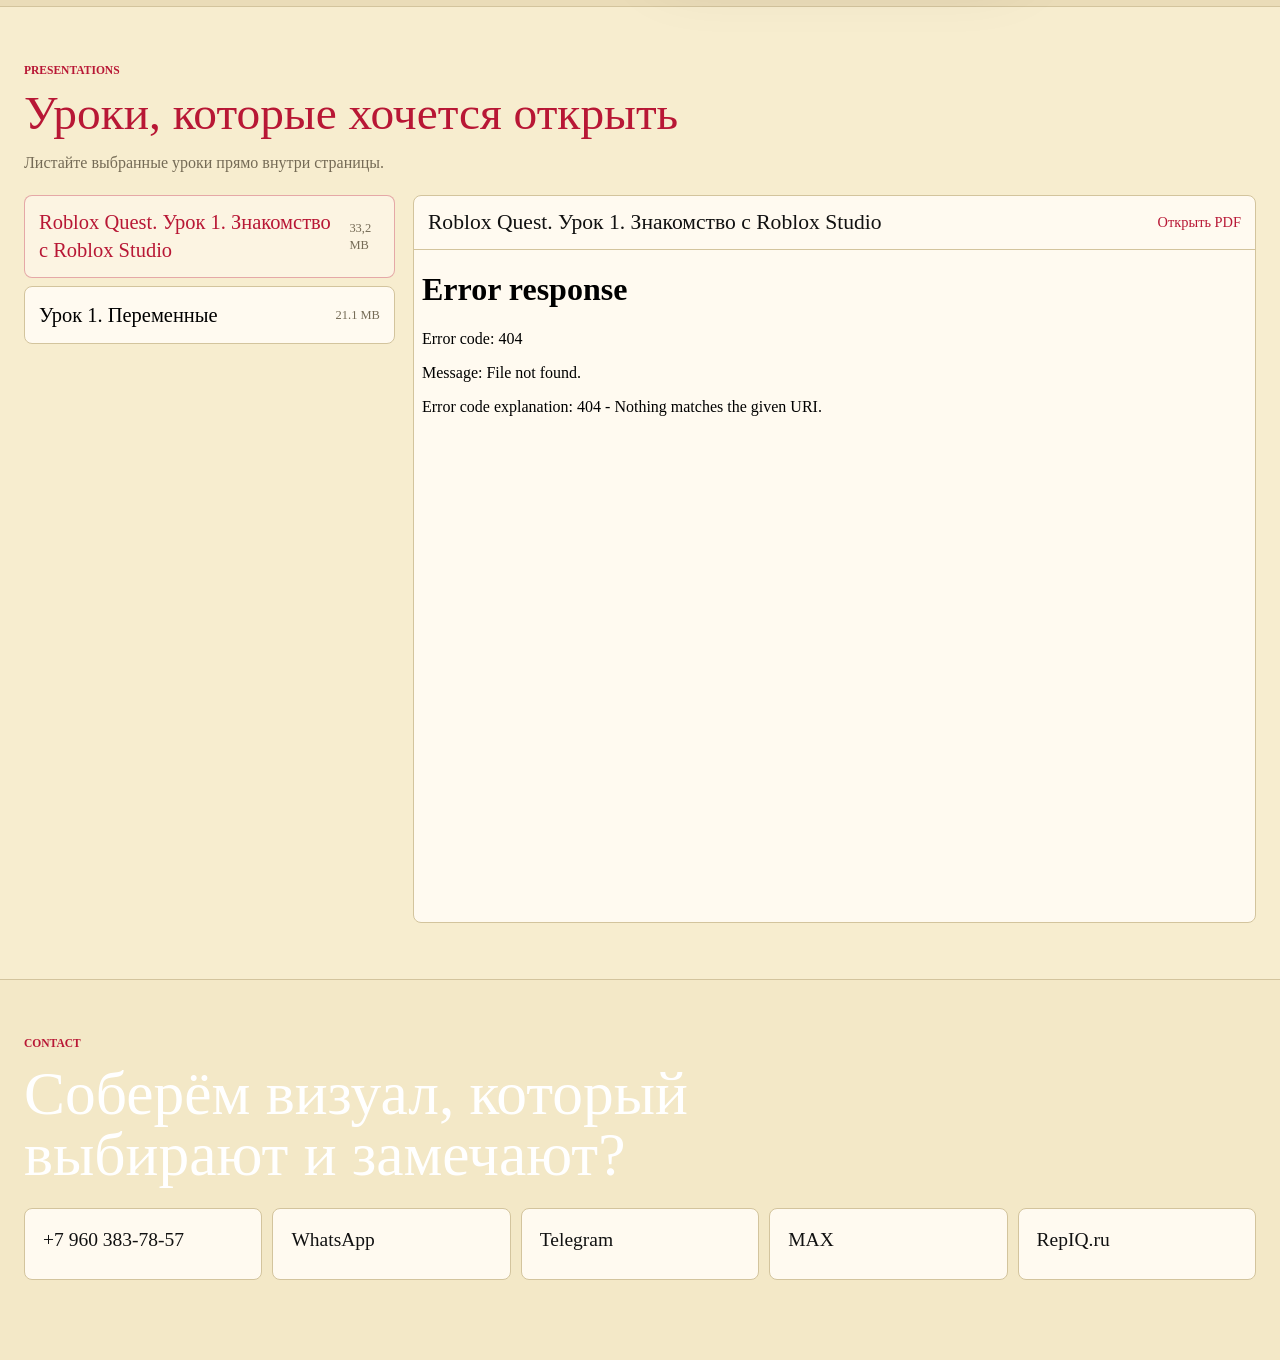
==== commit 015695b3: "Add SEO service landing pages" ====
--- a/index.html
+++ b/index.html
@@ -3,13 +3,36 @@
 <head>
   <meta charset="utf-8">
   <meta name="viewport" content="width=device-width, initial-scale=1">
-  <title>Olesya - графический дизайн и продуктовый визуал</title>
-  <meta name="description" content="Графический дизайн, SEO-визуал и карточки товаров для Ozon, Wildberries, Avito, лендингов и курсов. Премиальное портфолио дизайнера и разработчика.">
-  <meta property="og:title" content="Olesya - графический дизайн и продуктовый визуал">
-  <meta property="og:description" content="Карточки товаров, презентации, лендинги и визуальная упаковка, которую замечают, сохраняют и выбирают.">
+  <title>WizRoom - дизайн карточек товара, AI-визуал и визуал для маркетплейсов</title>
+  <meta name="description" content="WizRoom: дизайн карточек товара для Ozon и Wildberries, инфографика для маркетплейсов, AI-визуал товара, Avito, AI-видео, курсы и брендирование.">
+  <meta property="og:title" content="WizRoom - дизайн карточек товара и AI-визуал для продаж">
+  <meta property="og:description" content="Карточки Ozon и Wildberries, инфографика, AI-визуал, видео и брендирование для селлеров, курсов и digital-проектов.">
   <meta property="og:type" content="website">
   <meta property="og:image" content="assets/profile/olesya-presented-hero-desktop.jpg">
-  <link rel="stylesheet" href="styles.css?v=20260626-1">
+  <link rel="canonical" href="https://vizrum.ru/">
+  <meta property="og:url" content="https://vizrum.ru/">
+  <meta property="og:site_name" content="WizRoom">
+  <meta property="og:locale" content="ru_RU">
+  <meta name="twitter:card" content="summary_large_image">
+  <script type="application/ld+json">
+  {
+    "@context": "https://schema.org",
+    "@type": "ProfessionalService",
+    "name": "WizRoom",
+    "url": "https://vizrum.ru/",
+    "image": "https://vizrum.ru/assets/profile/olesya-presented-hero-desktop.jpg",
+    "description": "Дизайн карточек товара, инфографика для маркетплейсов, AI-визуал, AI-видео, оформление курсов, сайтов и брендинга.",
+    "areaServed": "RU",
+    "telephone": "+79603837857",
+    "sameAs": ["https://t.me/repiq_ru", "https://olesya.repiq.ru", "https://olraif.github.io/olesya-ai-creator/"],
+    "makesOffer": [
+      { "@type": "Offer", "itemOffered": { "@type": "Service", "name": "Дизайн карточек товара для Ozon и Wildberries" } },
+      { "@type": "Offer", "itemOffered": { "@type": "Service", "name": "AI-визуал товара" } },
+      { "@type": "Offer", "itemOffered": { "@type": "Service", "name": "AI-видео для товара и рекламы" } }
+    ]
+  }
+  </script>
+  <link rel="stylesheet" href="styles.css?v=20260711-1">
 </head>
 <body>
   <header class="site-header">
@@ -53,6 +76,20 @@
       <div class="index-links" id="seriesNav"></div>
     </section>
 
+
+    <section class="seo-services" aria-label="Услуги WizRoom">
+      <p class="eyebrow">Services</p>
+      <h2>Визуал для селлеров, курсов и digital-проектов</h2>
+      <div class="seo-service-links">
+        <a href="kartochki-ozon-wildberries.html">Карточки Ozon / Wildberries</a>
+        <a href="infografika-marketpleisy.html">Инфографика маркетплейсов</a>
+        <a href="ai-vizual-tovara.html">AI-визуал товара</a>
+        <a href="avito-design.html">Avito объявления</a>
+        <a href="ai-video.html">AI-видео</a>
+        <a href="vizual-dlya-kursov.html">Визуал курсов</a>
+        <a href="brending.html">Логотипы и брендирование</a>
+      </div>
+    </section>
     <div id="seriesRoot"></div>
 
     <section class="download-section" id="mobile-app">
--- a/styles.css
+++ b/styles.css
@@ -1069,3 +1069,155 @@
     gap: 4px;
   }
 }
+
+.seo-services {
+  padding: 54px 24px 22px;
+  border-top: 1px solid rgba(167, 109, 25, 0.18);
+}
+
+.seo-services h2,
+.service-hero h1,
+.service-section h2 {
+  margin: 0;
+  color: var(--red);
+  font-family: var(--script);
+  font-weight: 400;
+  letter-spacing: 0;
+}
+
+.seo-services h2 {
+  max-width: 920px;
+  font-size: clamp(2.4rem, 5.2vw, 5.4rem);
+  line-height: 0.95;
+}
+
+.seo-service-links {
+  display: flex;
+  flex-wrap: wrap;
+  gap: 10px;
+  margin-top: 22px;
+}
+
+.seo-service-links a,
+.service-cta a,
+.service-back {
+  display: inline-flex;
+  align-items: center;
+  min-height: 40px;
+  padding: 9px 16px;
+  border: 1px solid var(--line);
+  border-radius: 999px;
+  background: rgba(255, 250, 240, 0.7);
+  color: var(--ink);
+  font-family: var(--script);
+  font-size: 1.2rem;
+  box-shadow: 0 10px 28px rgba(17, 17, 17, 0.06);
+}
+
+.seo-service-links a:hover,
+.service-cta a:hover,
+.service-back:hover {
+  color: var(--red);
+  border-color: rgba(184, 23, 53, 0.4);
+}
+
+.service-page main {
+  width: min(1180px, 100%);
+  padding: 0 24px 72px;
+}
+
+.service-hero {
+  padding: 72px 0 42px;
+}
+
+.service-hero h1 {
+  max-width: 980px;
+  font-size: clamp(3rem, 7vw, 7.2rem);
+  line-height: 0.92;
+}
+
+.service-hero p,
+.service-section p,
+.service-list li {
+  max-width: 760px;
+  color: var(--muted);
+  font-size: clamp(1.05rem, 1.6vw, 1.25rem);
+}
+
+.service-layout {
+  display: grid;
+  grid-template-columns: minmax(0, 1.05fr) minmax(280px, 0.95fr);
+  gap: 28px;
+  align-items: start;
+}
+
+.service-card {
+  padding: 24px;
+  border: 1px solid var(--line);
+  border-radius: 8px;
+  background: rgba(255, 250, 240, 0.56);
+}
+
+.service-section {
+  margin-top: 32px;
+}
+
+.service-section h2 {
+  font-size: clamp(2.1rem, 4vw, 4.2rem);
+  line-height: 0.96;
+}
+
+.service-list {
+  display: grid;
+  gap: 10px;
+  margin: 18px 0 0;
+  padding: 0;
+  list-style: none;
+}
+
+.service-list li::before {
+  content: "";
+  display: inline-block;
+  width: 7px;
+  height: 7px;
+  margin-right: 10px;
+  border-radius: 50%;
+  background: var(--red);
+  vertical-align: 0.12em;
+}
+
+.service-gallery {
+  display: grid;
+  gap: 14px;
+}
+
+.service-gallery img,
+.service-gallery video {
+  width: 100%;
+  overflow: hidden;
+  border: 1px solid rgba(167, 109, 25, 0.28);
+  border-radius: 8px;
+  background: #111;
+  box-shadow: var(--shadow);
+}
+
+.service-cta {
+  display: flex;
+  flex-wrap: wrap;
+  gap: 10px;
+  margin-top: 28px;
+}
+
+@media (max-width: 760px) {
+  .service-layout {
+    grid-template-columns: 1fr;
+  }
+
+  .service-page main {
+    padding-inline: 16px;
+  }
+
+  .service-hero {
+    padding-top: 48px;
+  }
+}
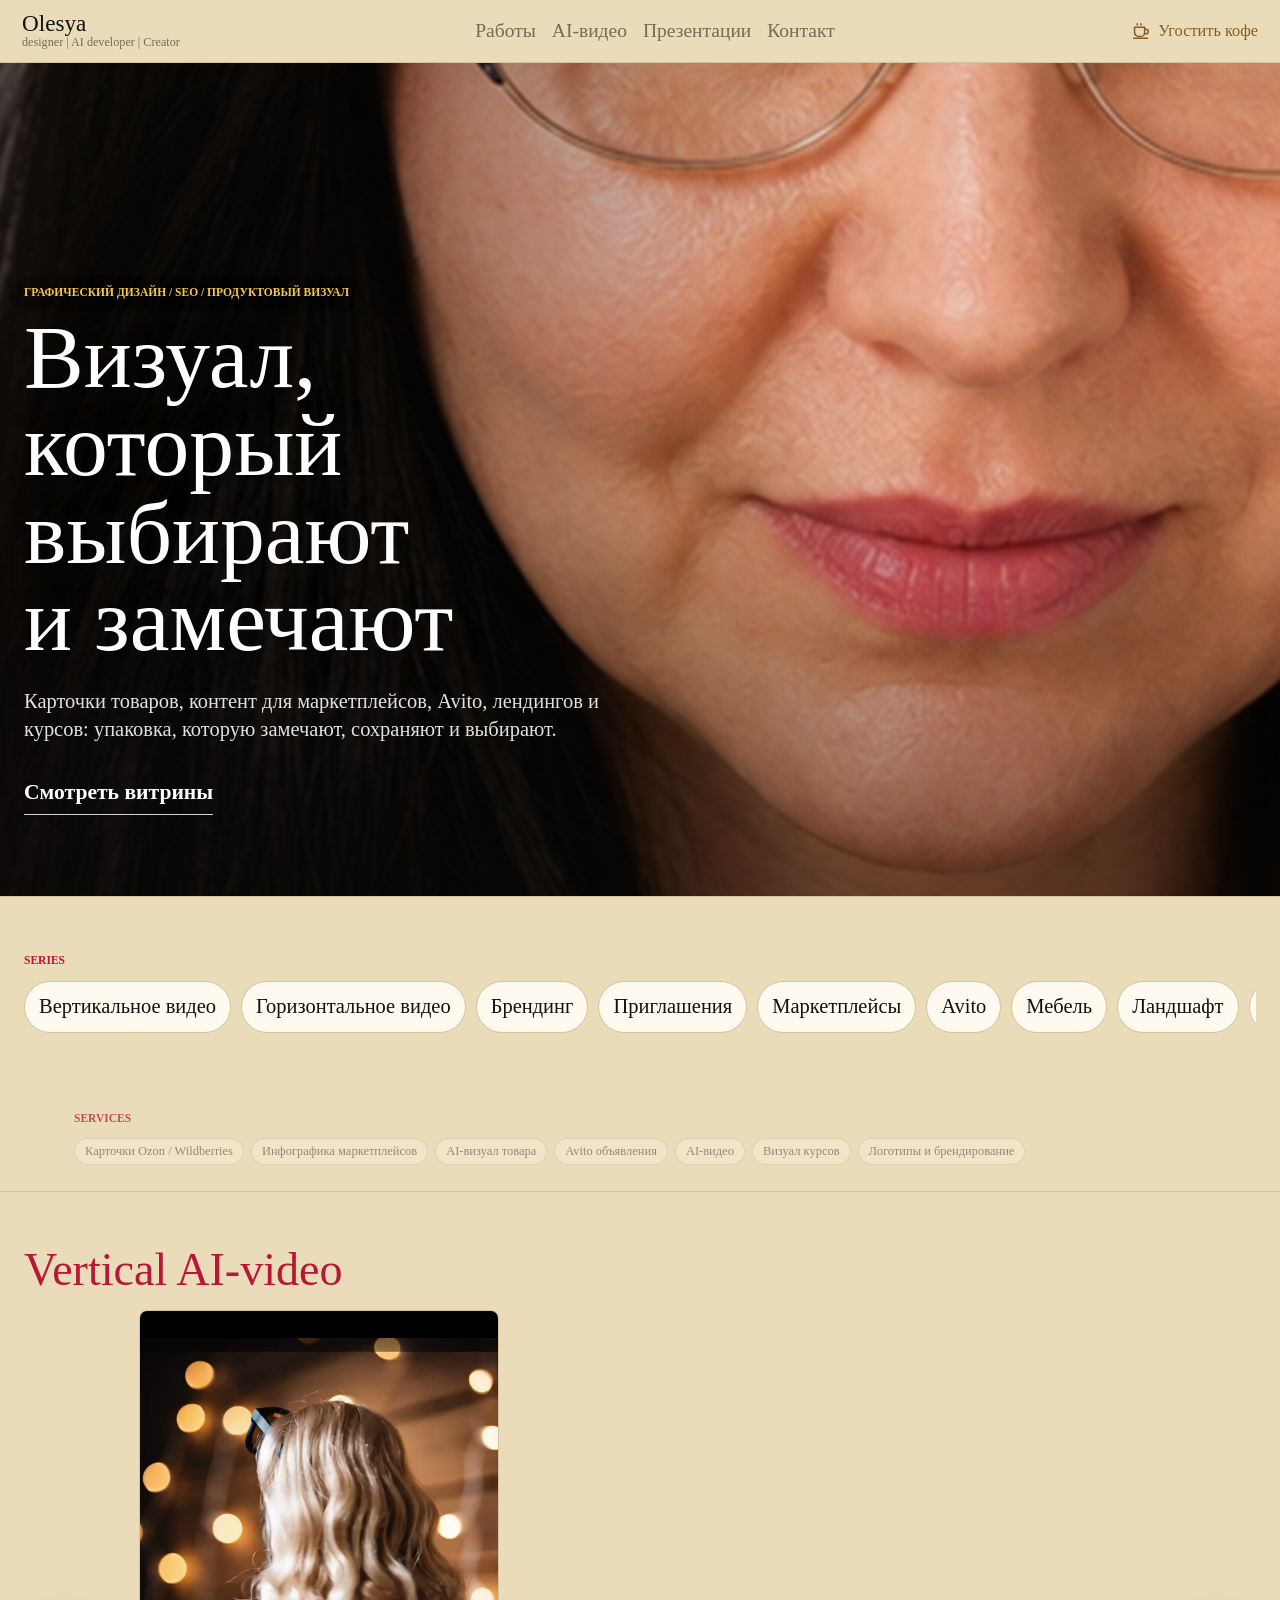
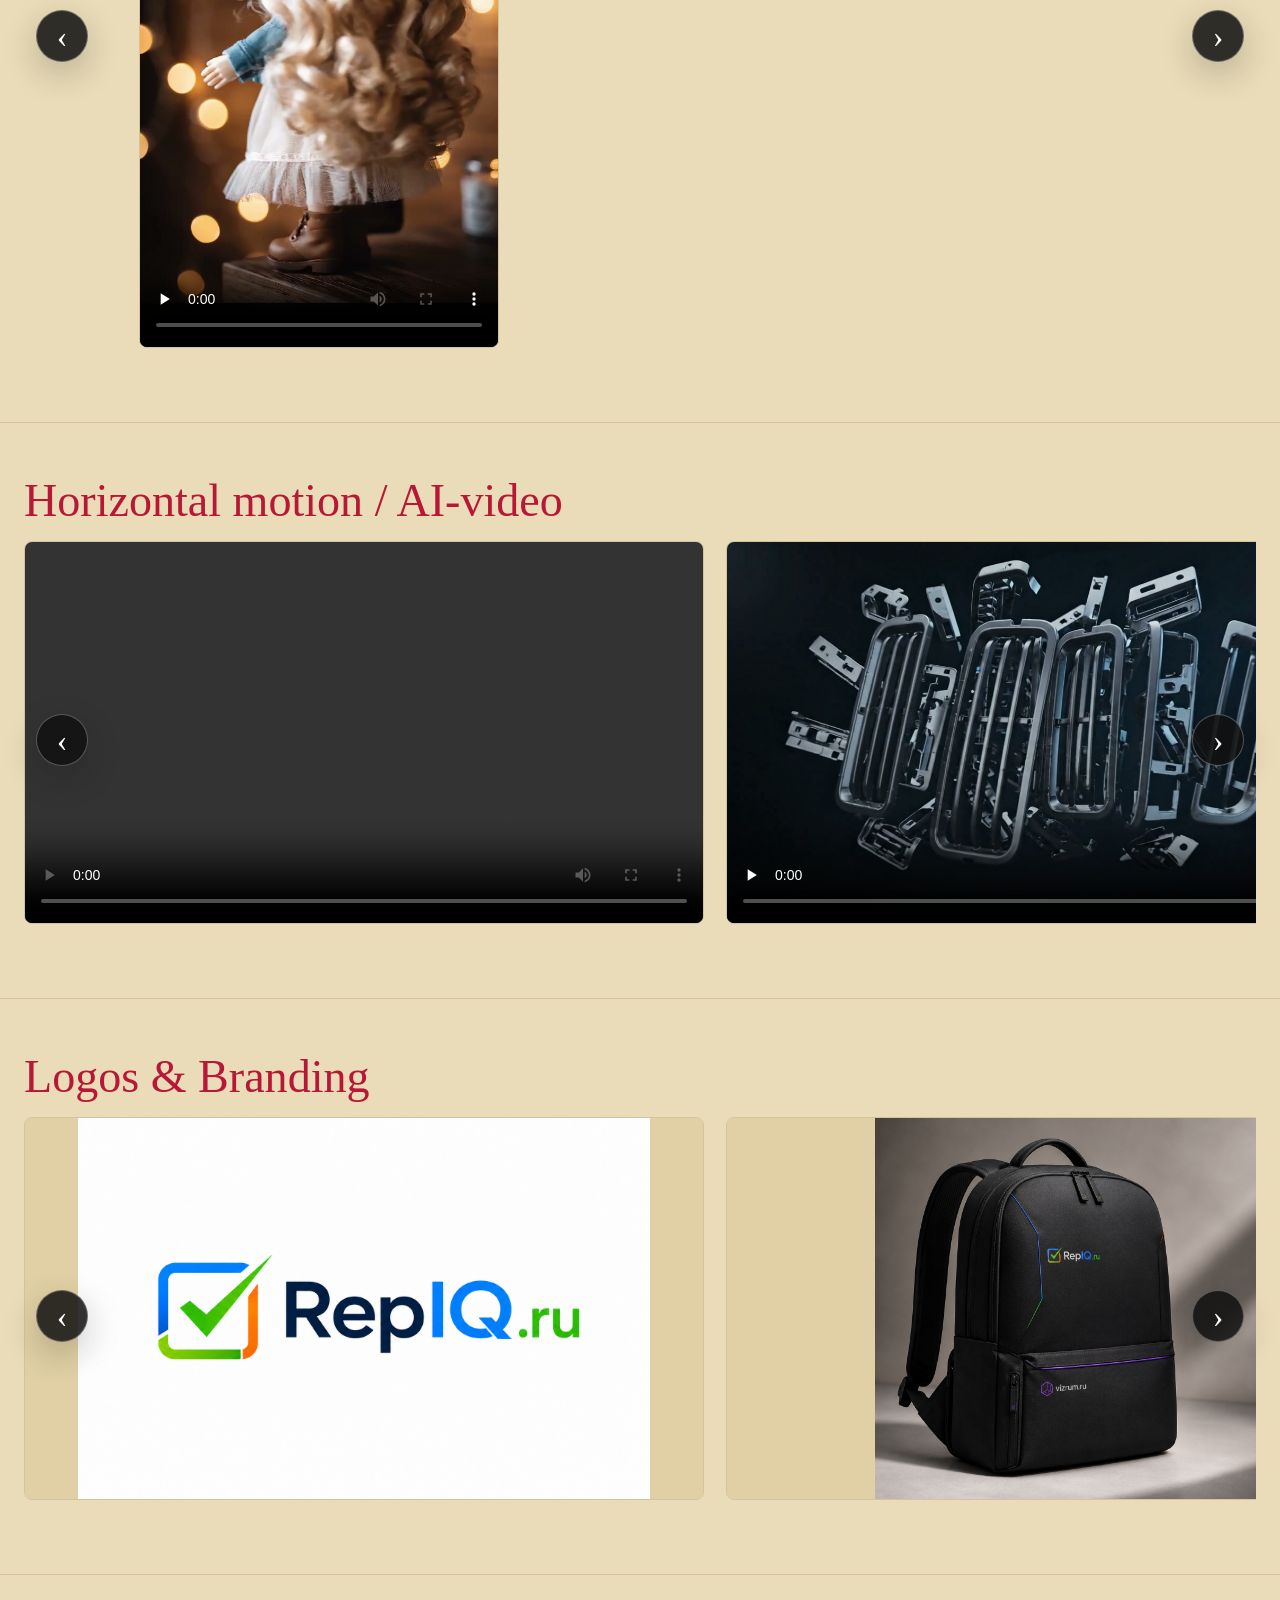
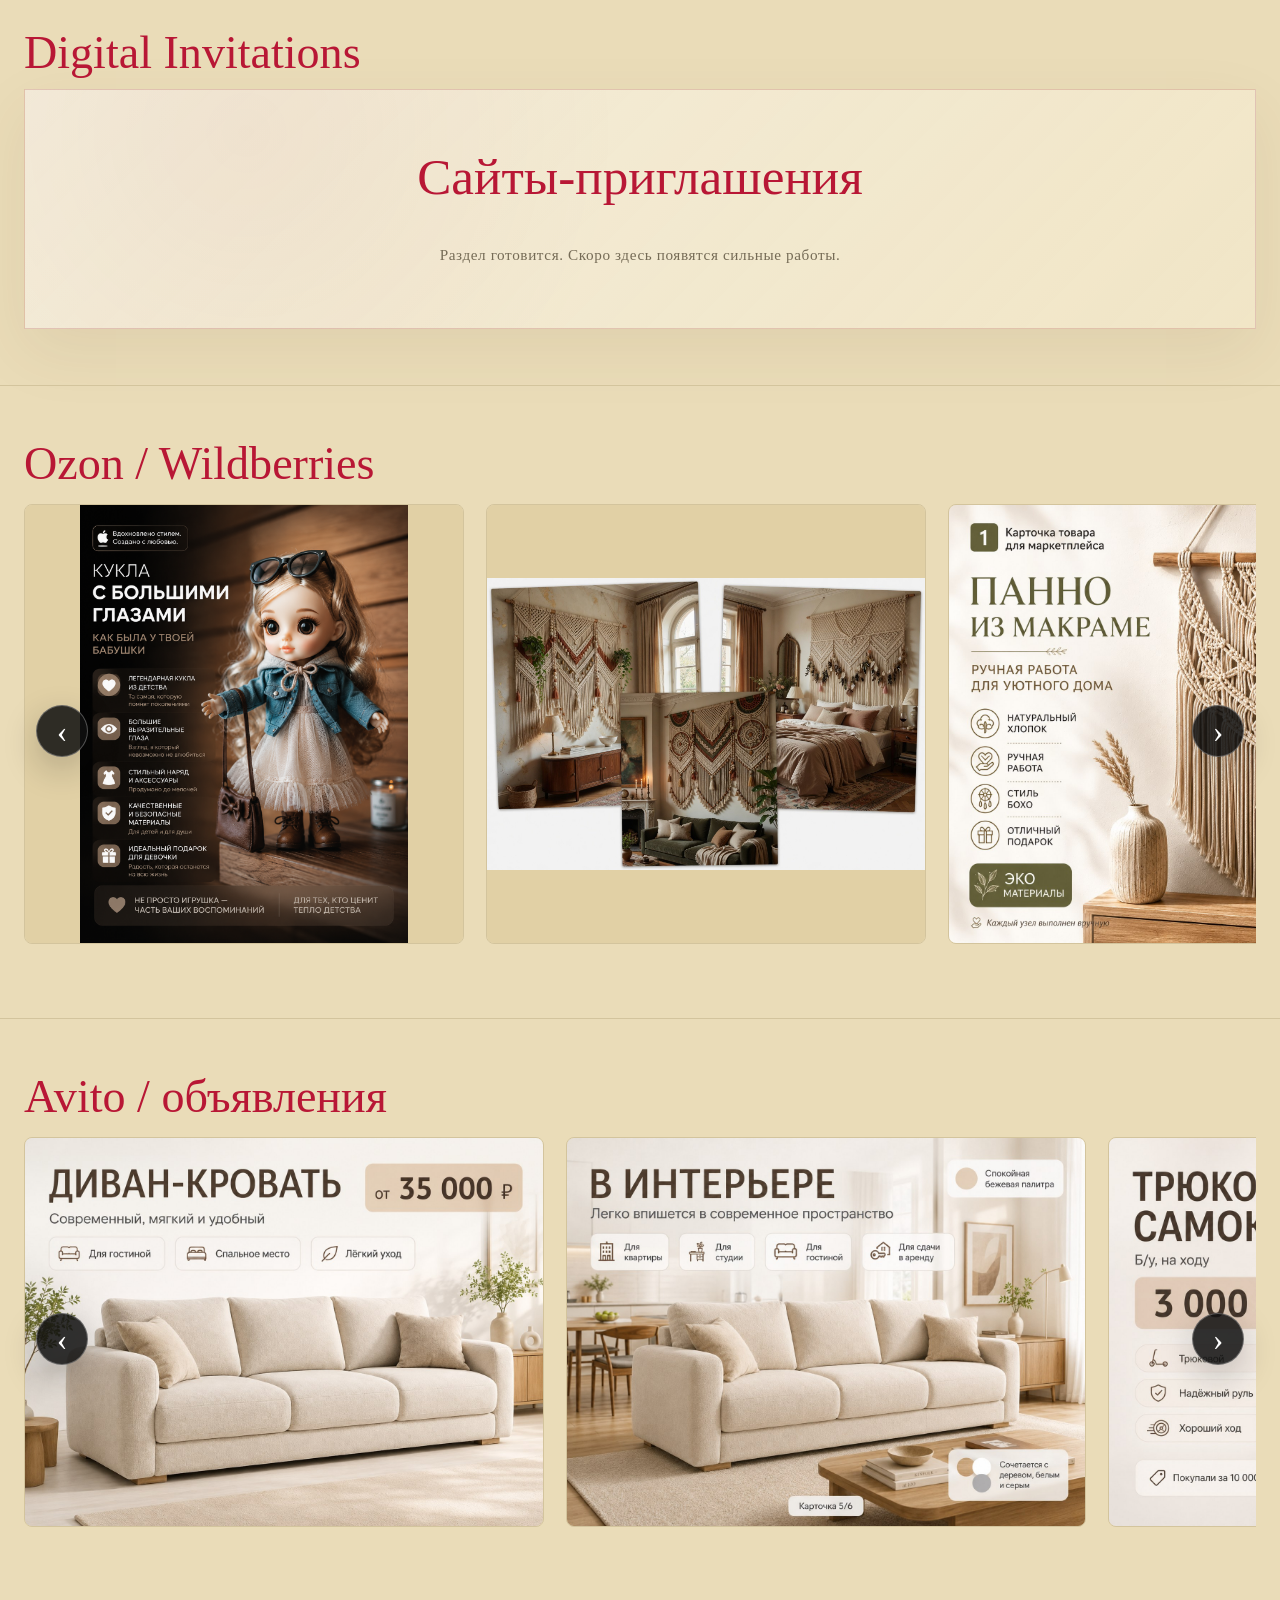
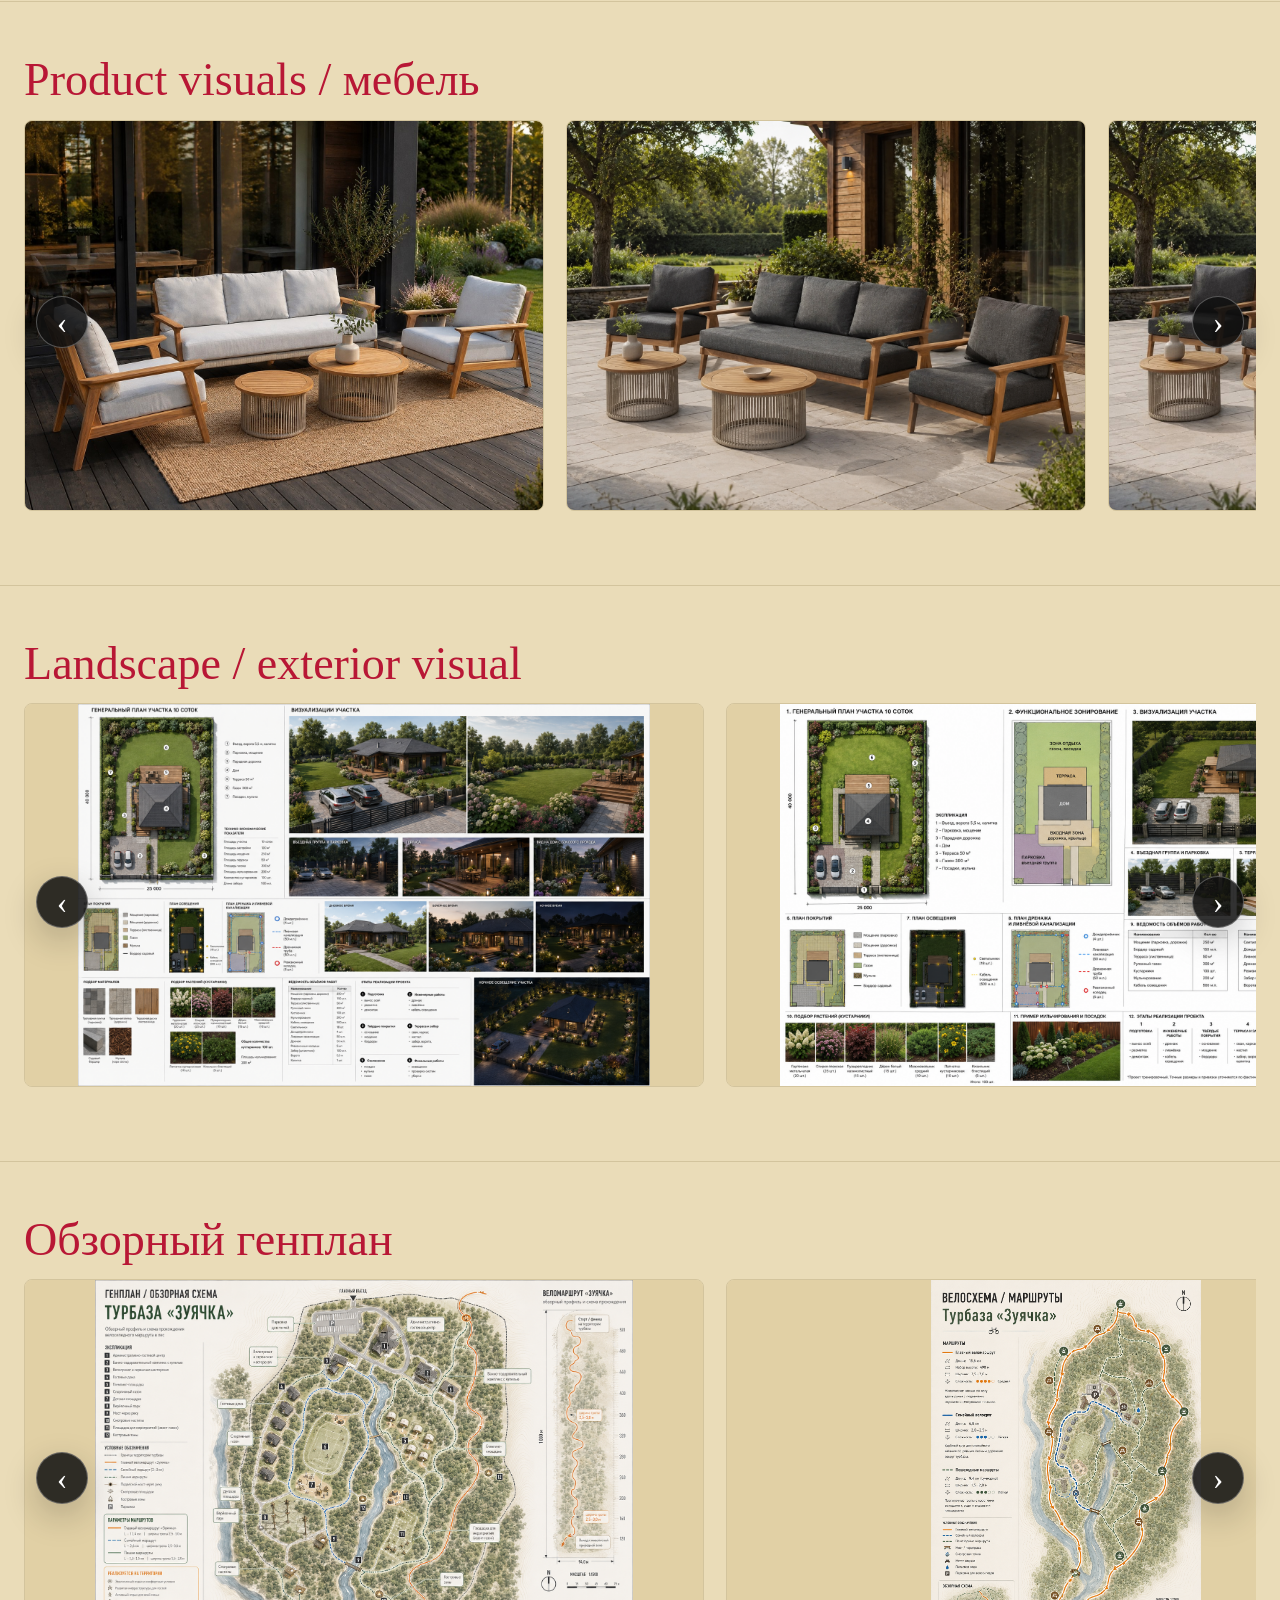
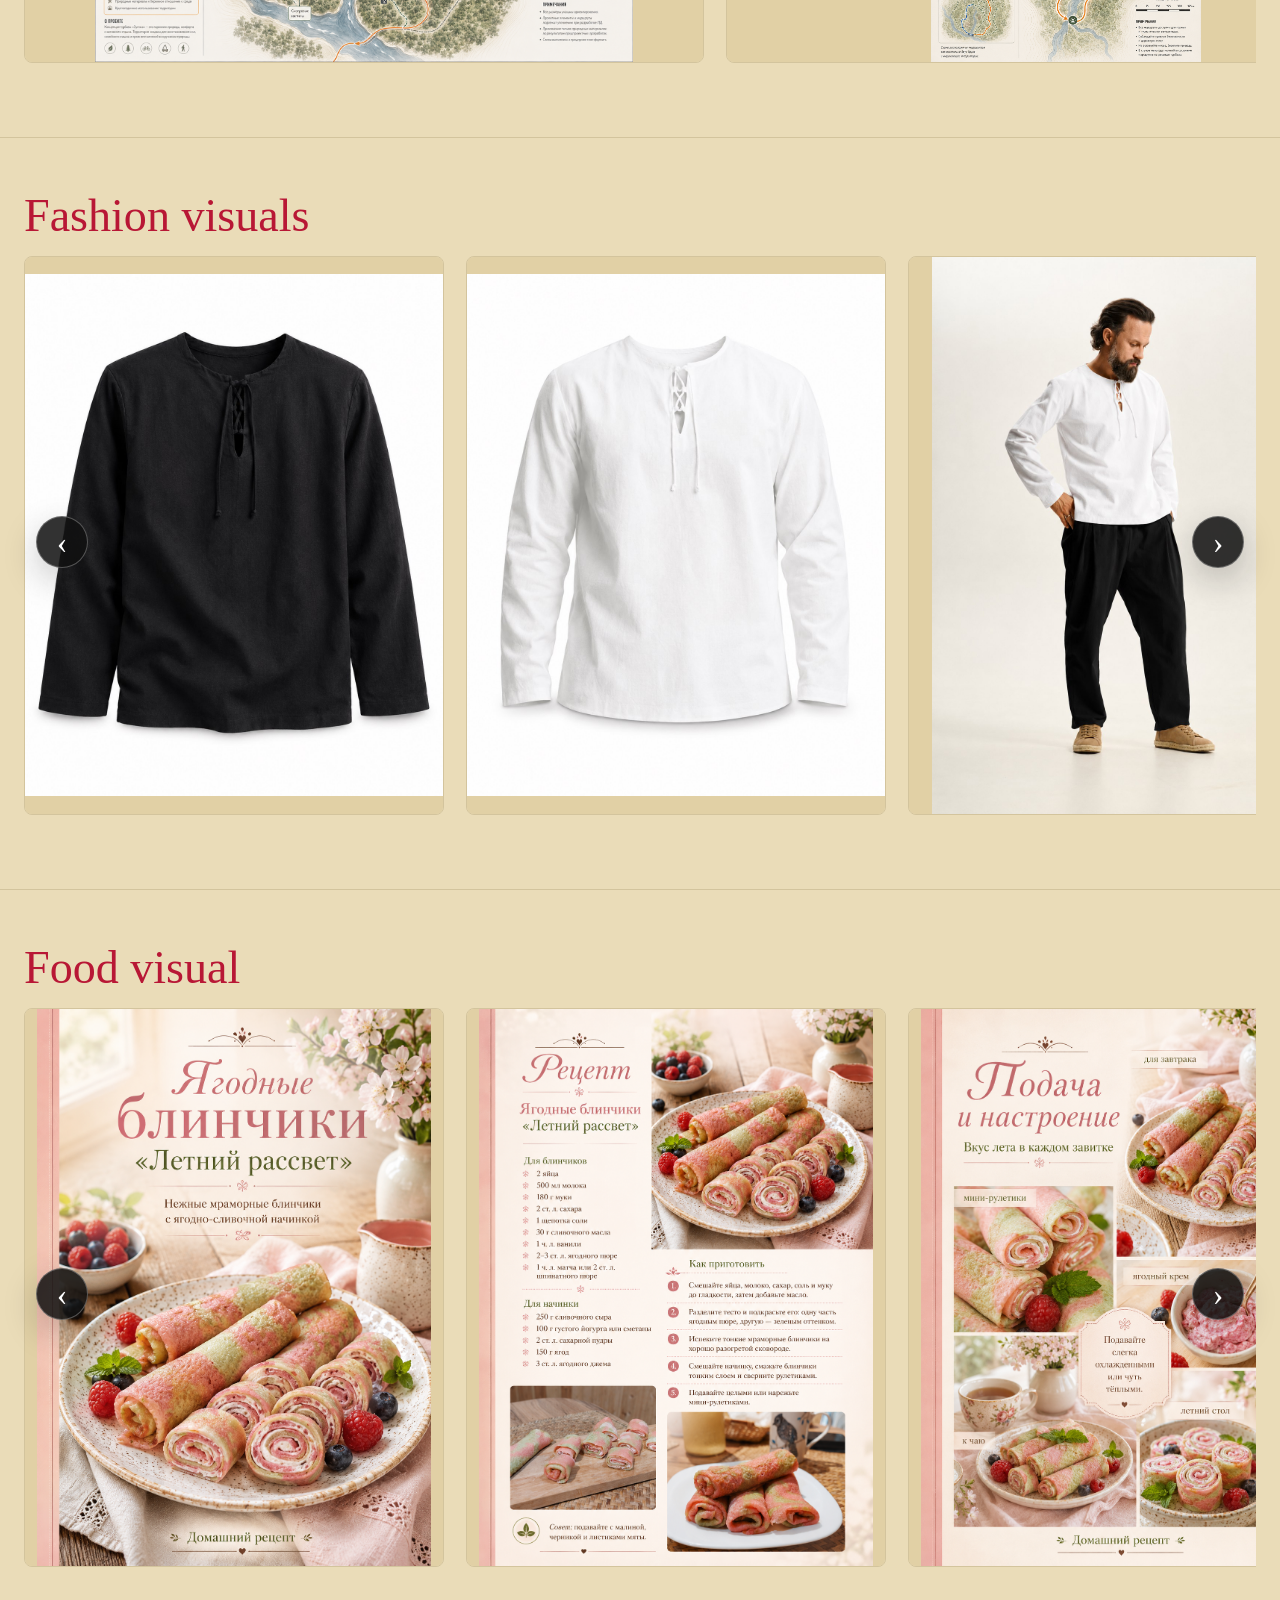
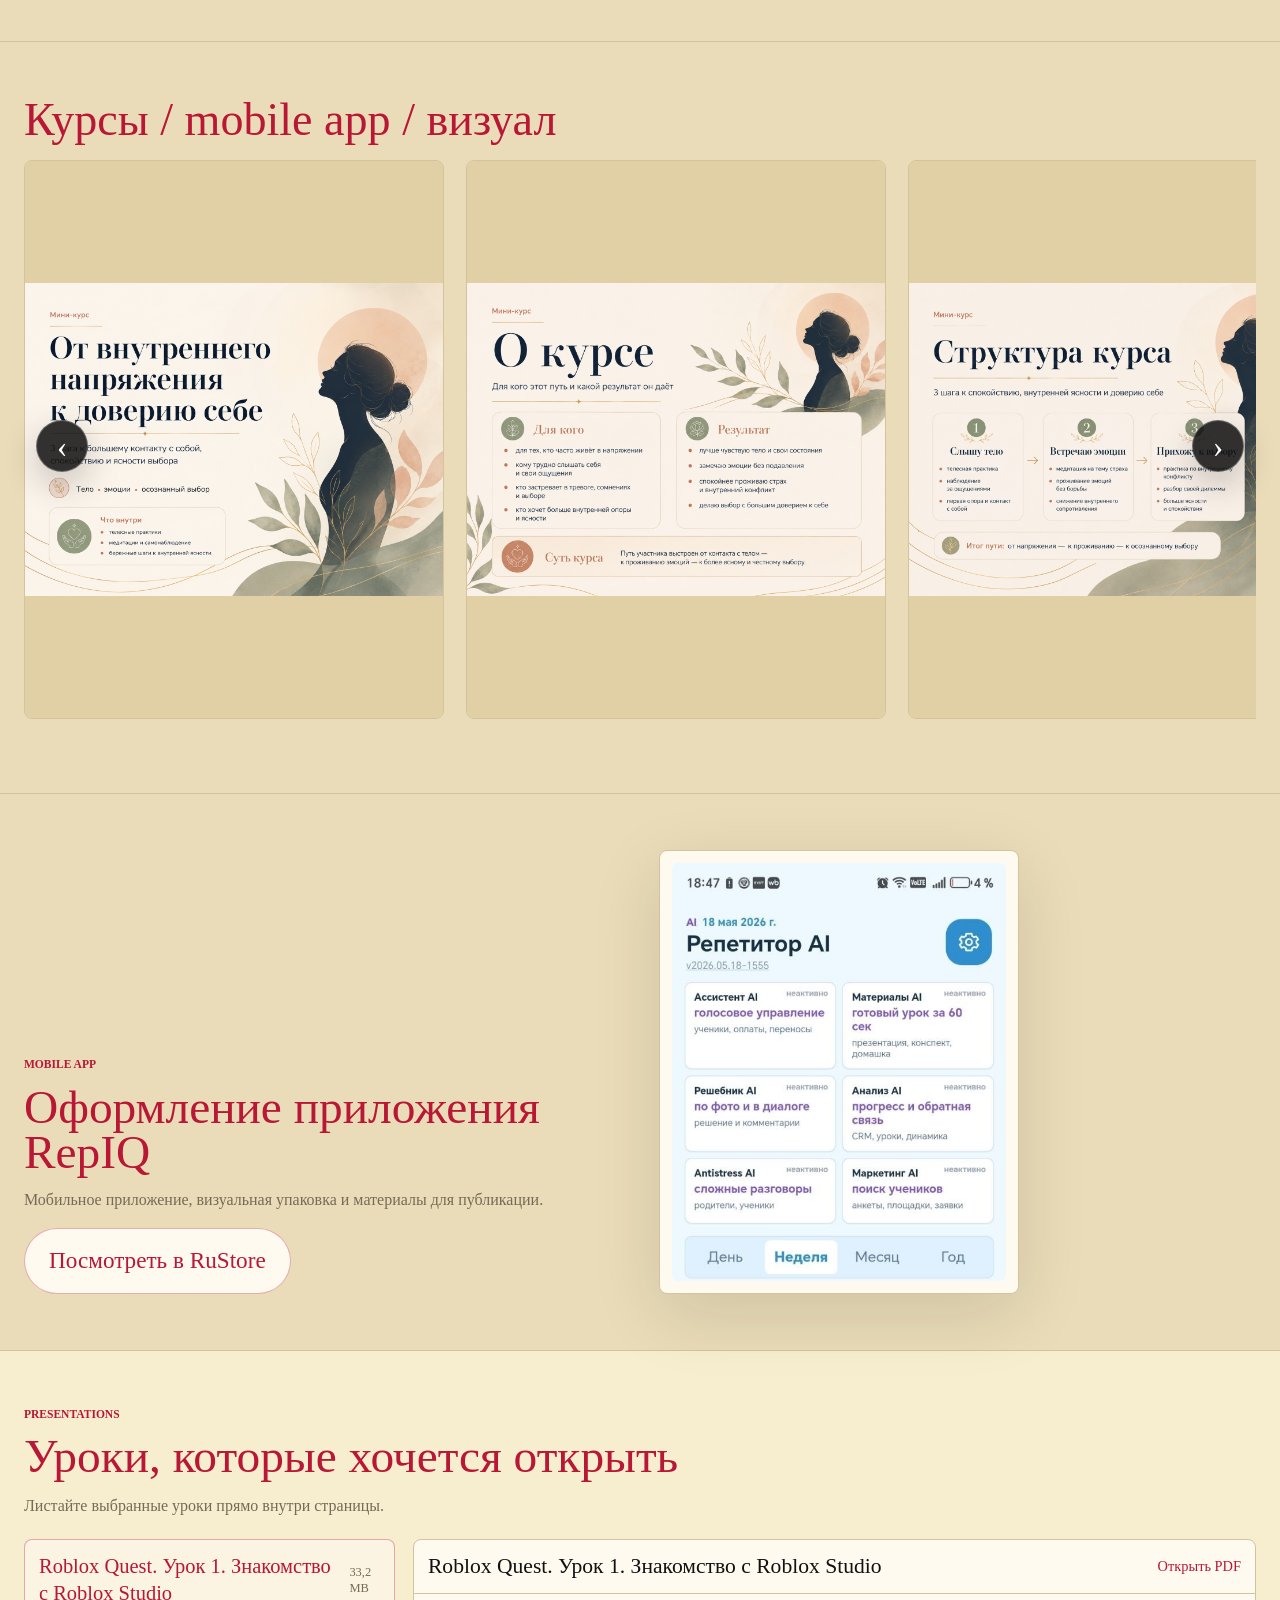
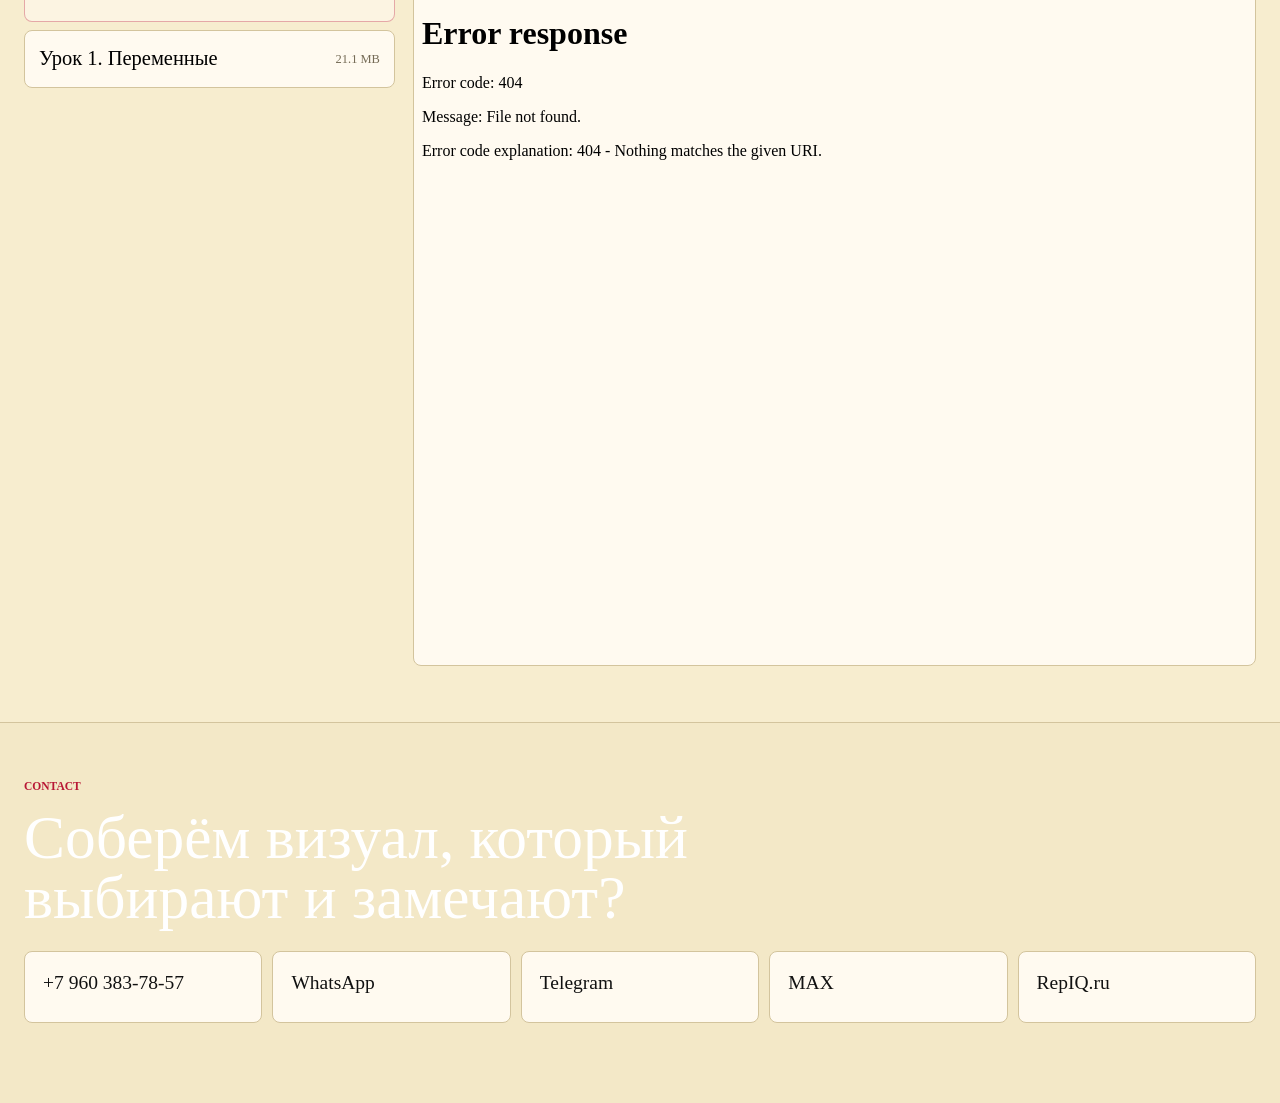
==== commit 16823614: "Soften homepage SEO links" ====
--- a/index.html
+++ b/index.html
@@ -79,7 +79,6 @@
 
     <section class="seo-services" aria-label="Услуги WizRoom">
       <p class="eyebrow">Services</p>
-      <h2>Визуал для селлеров, курсов и digital-проектов</h2>
       <div class="seo-service-links">
         <a href="kartochki-ozon-wildberries.html">Карточки Ozon / Wildberries</a>
         <a href="infografika-marketpleisy.html">Инфографика маркетплейсов</a>
--- a/styles.css
+++ b/styles.css
@@ -1071,11 +1071,12 @@
 }
 
 .seo-services {
-  padding: 54px 24px 22px;
-  border-top: 1px solid rgba(167, 109, 25, 0.18);
-}
-
-.seo-services h2,
+  max-width: 1180px;
+  margin: 18px auto 6px;
+  padding: 0 24px 20px;
+  opacity: 0.72;
+}
+
 .service-hero h1,
 .service-section h2 {
   margin: 0;
@@ -1085,20 +1086,27 @@
   letter-spacing: 0;
 }
 
-.seo-services h2 {
-  max-width: 920px;
-  font-size: clamp(2.4rem, 5.2vw, 5.4rem);
-  line-height: 0.95;
-}
-
 .seo-service-links {
   display: flex;
   flex-wrap: wrap;
-  gap: 10px;
-  margin-top: 22px;
-}
-
-.seo-service-links a,
+  gap: 7px;
+  margin-top: 8px;
+}
+
+.seo-service-links a {
+  display: inline-flex;
+  align-items: center;
+  min-height: 26px;
+  padding: 4px 10px;
+  border: 1px solid rgba(211, 196, 157, 0.75);
+  border-radius: 999px;
+  background: rgba(255, 250, 240, 0.42);
+  color: var(--muted);
+  font-family: var(--serif);
+  font-size: 0.78rem;
+  box-shadow: none;
+}
+
 .service-cta a,
 .service-back {
   display: inline-flex;
